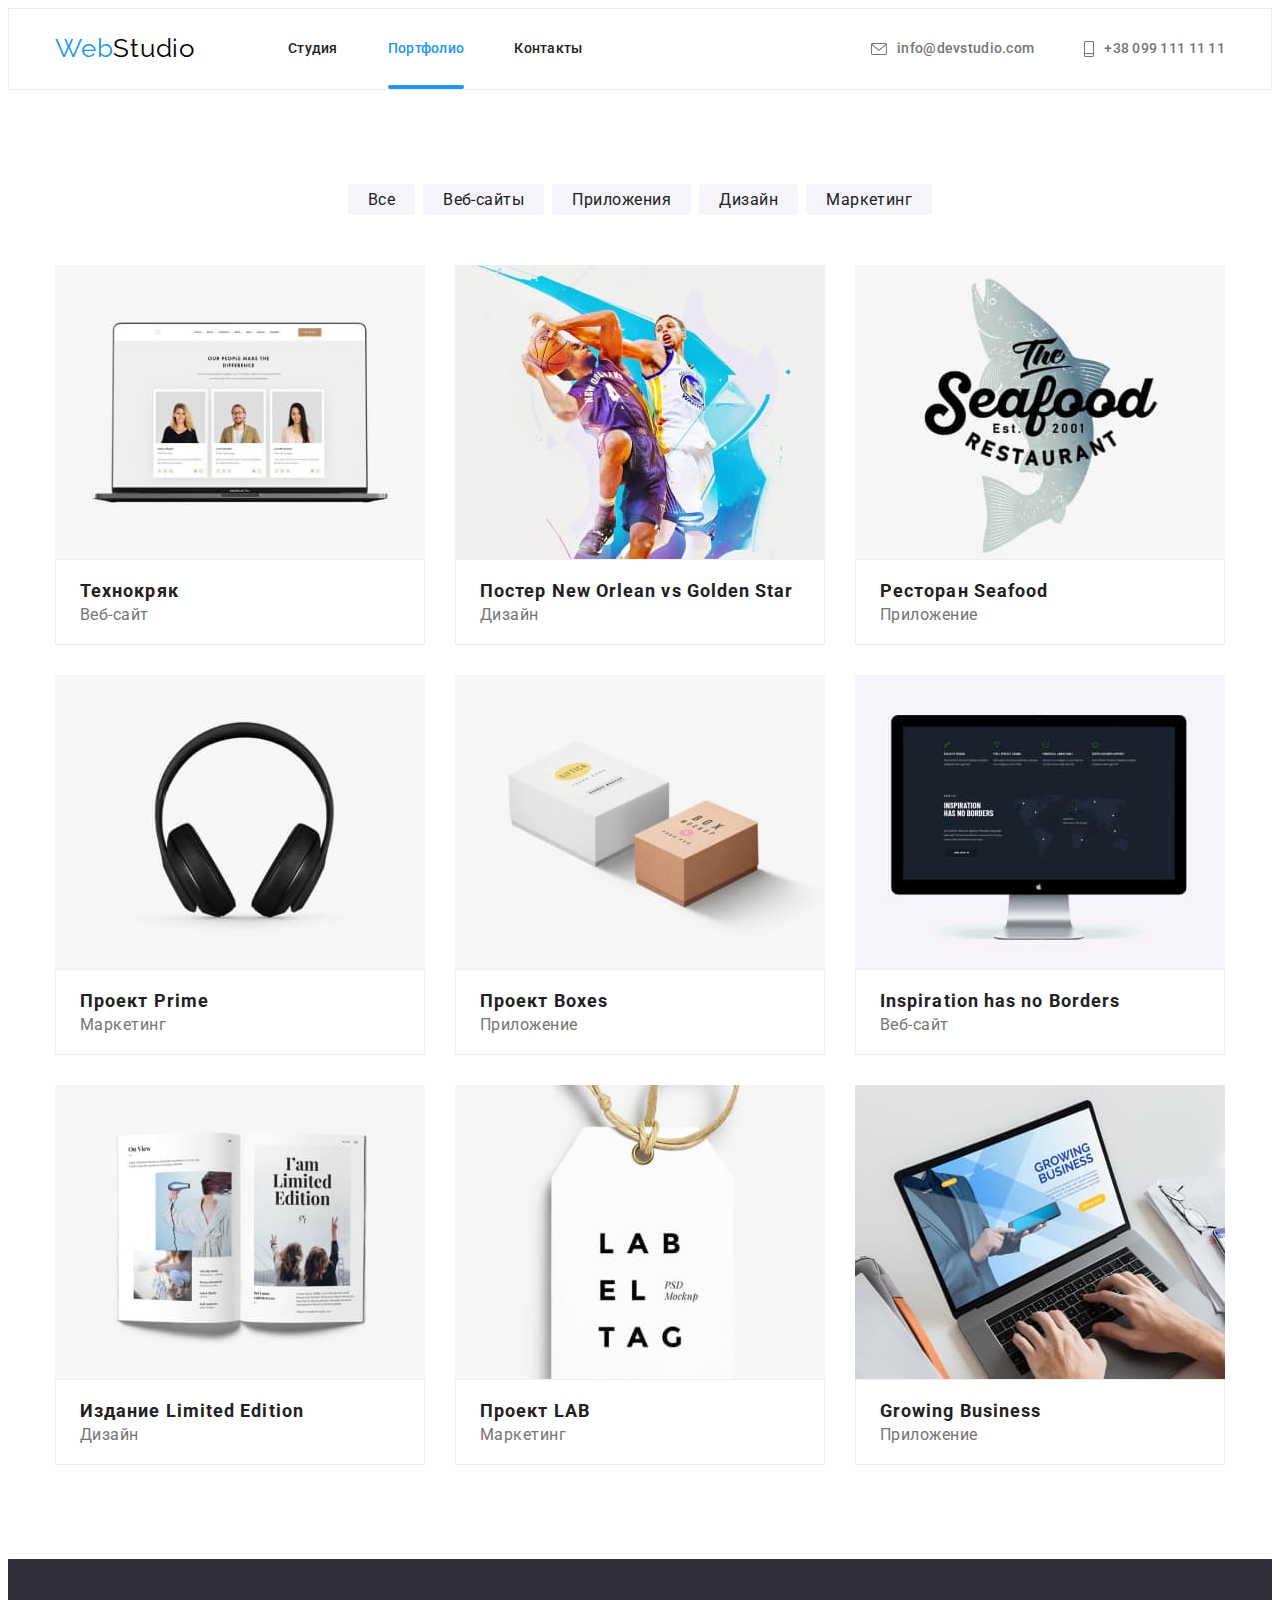
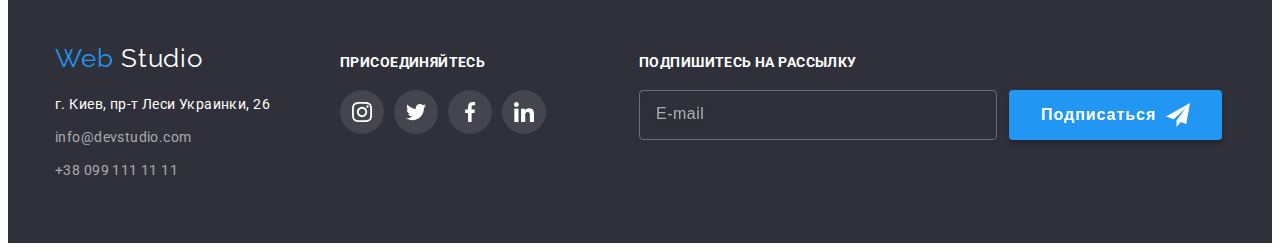
==== portfolio.html @ 50f17afa "Додає файли дз 7" ====
<!DOCTYPE html>
<html lang="en">

<head>
    <meta charset="UTF-8">
    <meta name="viewport" content="width=device-width, initial-scale=1.0">
    <title>Головна</title>
    <link rel="stylesheet" href="https://cdnjs.cloudflare.com/ajax/libs/modern-normalize/1.0.0/modern-normalize.min.css" 
        integrity="sha512-ISS7cAi1PEhQ8jnbJpJZMd29NlhNj4AWYyLOSp2CE/CsHxTCu+r+t0D2yoJudVrd0/8fTVPUVDzY5Tvli75u/g==" crossorigin="anonymous" />
    <link href="https://fonts.googleapis.com/css2?family=Raleway:wght@700&family=Roboto:wght@400;500;700;900&display=swap"
        rel="stylesheet">
    <link rel="stylesheet" href="./css/portfolio.min.css">

</head>

<body>
    <header class="page-header">
        <!--навігація сайтом-->
        <div class="container">
    
            <nav class="navigation">
                <a href="./index.html" class="logo">
                    <span class="web">Web</span>Studio</a>
                <ul class="site-nav list">
                    <li class="nav-list-item"><a href="./index.html" class="link ">Студия</a></li>
                    <li class="nav-list-item"><a href="./portfolio.html" class="link current">Портфолио</a></li>
                    <li class="nav-list-item"><a href="" class="link">Контакты</a></li>
                </ul>
            </nav>
    
            <!--контакти-->
            <ul class="nav-adress list">
                <li class="nav-adress-item">
                    <a href="mailto:info@devstudio.com" class="adress">
                        <svg class="mail-icon">
                            <use href="./images/spraite.svg#mail"></use>
                        </svg>
                        info@devstudio.com</a>
                </li>
                <li class="nav-adress-item">
                    <a href="tel:+380991111111" class="adress">
                        <svg class="tel-icon">
                            <use href="./images/spraite.svg#tel"></use>
                        </svg>
                        +38 099 111 11 11</a>
                </li>
            </ul>
        </div>
    </header>

    <main>
        <section class="portfolio">
            <div class="container">
                <h1 class="portfolio-title visually-hidden">
                    portfolio
                </h1>
                <ul class="portfolio-list list">
                    <li class="portfolio-list-item"><button type="button" class="filter">Все</button></li>
                    <li class="portfolio-list-item"><button type="button" class="filter">Веб-сайты</button></li>
                    <li class="portfolio-list-item"><button type="button" class="filter">Приложения</button></li>
                    <li class="portfolio-list-item"><button type="button" class="filter">Дизайн</button></li>
                    <li class="portfolio-list-item"><button type="button" class="filter">Маркетинг</button></li>
                </ul>
                     
                <ul class="category-list list">
                    <li class="category-list-item">
                        
                            <a href="" class="portfolio-link">
                                <div class="category-thumb">
                                    <img src="./images/portfolio-category/technokriak.jpg" class="image-category" alt="ноутбук з відкритим сайтом"
                                         width="370" height="294">
                                    <p class="category-text">
                                        Технокряк это современная площадка распространения коронавируса.
                                        Компании используют эту платформу для цифрового
                                        шпионажа и атак на защищённые сервера конкурентов.
                                    </p>
                                </div>
                                <div class="category-discription">
                                    <h2 class="category">
                                        Технокряк
                                    </h2>
                                    <p class="category-name">
                                        Веб-сайт
                                    </p>
                                </div>
                                
                            </a>
                    </li>
                    <li class="category-list-item">
                        <a href="" class="portfolio-link">
                            <div class="category-thumb">
                                <img src="./images/portfolio-category/design.jpg" 
                                class="image-category" alt="баскетболісти" 
                                width="370" height="294">
                                <p class="category-text">
                                    Технокряк это современная площадка распространения коронавируса.
                                    Компании используют эту платформу для цифрового
                                    шпионажа и атак на защищённые сервера конкурентов.
                                </p>
                            </div>

                            <div class="category-discription">
                                <h2 class="category">
                                 Постер New Orlean vs Golden Star
                                </h2>
                                <p class="category-name">
                                 Дизайн
                                </p>
                            </div>
                        </a>
                    </li>

                    <li class="category-list-item">
                        <a href="" class="portfolio-link">
                            <div class="category-thumb">
                                <img src="./images/portfolio-category/restoran.jpg" 
                                class="image-category" alt="логотип ресторану" 
                                width="370" height="294">
                                <p class="category-text">
                                    Технокряк это современная площадка распространения коронавируса.
                                    Компании используют эту платформу для цифрового
                                    шпионажа и атак на защищённые сервера конкурентов.
                                </p>
                            </div>
                            <div class="category-discription">
                                <h2 class="category">
                                 Ресторан Seafood
                                </h2>
                                <p class="category-name">
                                    Приложение
                                </p>
                            </div>
                        </a>
                    </li>

                    <li class="category-list-item">
                        <a href="" class="portfolio-link">
                            <div class="category-thumb">                            
                                <img src="./images/portfolio-category/marketing.jpg"  
                                class="image-category"
                                alt="навушники" 
                                width="370" height="294">
                                <p class="category-text">
                                    Технокряк это современная площадка распространения коронавируса.
                                    Компании используют эту платформу для цифрового
                                    шпионажа и атак на защищённые сервера конкурентов.
                                </p>
                            </div>
                            <div class="category-discription">
                            <h2 class="category">
                                Проект Prime
                            </h2>
                            <p class="category-name">
                                Маркетинг
                            </p>
                            </div>
                        </a>
                    </li>

                    <li class="category-list-item">
                        <a href="" class="portfolio-link">
                            <div class="category-thumb">
                                <img src="./images/portfolio-category/boxes.jpg" 
                                class="image-category" alt="коробки від товару" 
                                width="370" height="294">
                                <p class="category-text">
                                    Технокряк это современная площадка распространения коронавируса.
                                    Компании используют эту платформу для цифрового
                                    шпионажа и атак на защищённые сервера конкурентов.
                                </p>
                            </div>
                            <div class="category-discription">
                                <h2 class="category">
                                    Проект Boxes
                                </h2>
                                <p class="category-name">
                                    Приложение
                                </p>
                            </div>
                        </a>
                    </li>

                    <li class="category-list-item">
                        <a href="" class="portfolio-link">
                            <div class="category-thumb">
                                <img src="./images/portfolio-category/inspiration.jpg" 
                                class="image-category" alt="монітор від Apple" 
                                width="370" height="294">
                                <p class="category-text">
                                    Технокряк это современная площадка распространения коронавируса.
                                    Компании используют эту платформу для цифрового
                                    шпионажа и атак на защищённые сервера конкурентов.
                                </p>
                            </div>
                            <div class="category-discription">
                                <h2 class="category">
                                 Inspiration has no Borders
                                </h2>
                                <p class="category-name">
                                    Веб-сайт
                                </p>
                            </div>
                        </a>
                    </li>

                    <li class="category-list-item">
                        <a href="" class="portfolio-link">
                            <div class="category-thumb">
                                <img src="./images/portfolio-category/design-book.jpg" 
                                class="image-category" alt="відкрита книжка" 
                                width="370" height="294">
                                <p class="category-text">
                                    Технокряк это современная площадка распространения коронавируса.
                                    Компании используют эту платформу для цифрового
                                    шпионажа и атак на защищённые сервера конкурентов.
                                </p>
                            </div>
                            <div class="category-discription">
                                <h2 class="category">
                                 Издание Limited Edition
                                </h2>
                                <p class="category-name">
                                    Дизайн
                                </p>
                            </div>
                        </a>
                    </li>

                    <li class="category-list-item"> 
                        <a href="" class="portfolio-link">
                            <div class="category-thumb">
                                <img src="./images/portfolio-category/project-lab.jpg" 
                                class="image-category" alt="бірка бренду" 
                                width="370" height="294">
                                <p class="category-text">
                                    Технокряк это современная площадка распространения коронавируса.
                                    Компании используют эту платформу для цифрового
                                    шпионажа и атак на защищённые сервера конкурентов.
                                </p>
                            </div>
                            <div class="category-discription">
                                <h2 class="category">
                                    Проект LAB
                                </h2>
                                <p class="category-name">
                                 Маркетинг
                                </p>
                            </div>
                        </a>
                    </li>
                    <li class="category-list-item">
                        <a href="" class="portfolio-link">
                            <div class="category-thumb">
                                <img src="./images/portfolio-category/growing-business.jpg" 
                                    class="image-category" alt="ноутбук з відкритим сайтом"
                                    width="370" height="294">
                                <p class="category-text">
                                    Технокряк это современная площадка распространения коронавируса.
                                    Компании используют эту платформу для цифрового
                                    шпионажа и атак на защищённые сервера конкурентов.
                                </p>
                            </div>
                            <div class="category-discription">
                                <h2 class="category">
                                 Growing Business
                                </h2>
                                <p class="category-name">
                                 Приложение
                                </p>
                            </div>
                        </a>
                    </li>
                </ul>
            </div>
        </section>
    </main>
        
        <footer>
            <div class="container">
                <div class="adress-bar">
                    <a href="./index.html" class="logo">
                        <span class="web">Web</span>
                        <span class="studio">Studio</span></a>
                    <address class="footer-adress">
                        <p class="office-adress">г. Киев, пр-т Леси Украинки, 26</p>
                        <ul class="footer-adress list">
                            <li class="adress-item"><a href="mailto:info@devstudio.com" class="mail">
                                    info@devstudio.com</a></li>
                            <li class="adress-item"><a href="tel:+380991111111" class="phone-number">+38 099 111 11 11</a></li>
                        </ul>
                    </address>
                </div>
                <div class="socail-bar">
                    <p class="title">присоединяйтесь</p>
                    <ul class="socialbar-list list">
                        <li class="socialbar-list-item">
                            <a href="" class="socialbar-list-link">
                                <svg class="socialbar-list-icon">
                                    <use href="./images/spraite.svg#instagram"></use>
                                </svg>
                            </a>
                        </li>
                        <li class="socialbar-list-item">
                            <a href="" class="socialbar-list-link link">
                                <svg class="socialbar-list-icon">
                                    <use href="./images/spraite.svg#twitter"></use>
                                </svg>
                            </a>
                        </li>
                        <li class="socialbar-list-item">
                            <a href="" class="socialbar-list-link link">
                                <svg class="socialbar-list-icon">
                                    <use href="./images/spraite.svg#facebook"></use>
                                </svg>
                            </a>
                        </li>
                        <li class="socialbar-list-item">
                            <a href="" class="socialbar-list-link link">
                                <svg class="socialbar-list-icon">
                                    <use href="./images/spraite.svg#linkedin"></use>
                                </svg>
                            </a>
                        </li>
                    </ul>
                </div>
                <form action="#" class="footer-form">
                    <p class="title">Подпишитесь на рассылку</p>
                    <div class="footer-form-mail">
                        <input name="user-mail-footer" type="email" class="footer-form-input" placeholder="E-mail" required>
                        <button type="submit" class="footer-form-btn"><span>Подписаться</span><svg class="socialbar-list-icon">
                                <use href="./images/spraite.svg#send"></use>
                            </svg></button>
                    </div>
        
                </form>
            </div>
        
        </footer>
        
</body>

</html>
---- css/portfolio.min.css ----
:root{--logo-black-color: #000000;--primary-text-color: #757575;--background-section-color: #f5f4fa;--title-text-color: #212121;--input-border-color: rgba(21, 21, 21, 0.2);--accent-color: #2196f3;--category-text-background: rgba(33, 150, 243, 0.9);--primary-white-color: #ffffff;--footer-background-color: #2f303a;--works-discription-color: rgba(47, 48, 58, 0.8);--footer-adress-color: rgba(255, 255, 255, 0.6);--footer-input-border: rgba(255, 255, 255, 0.3);--header-line-color: #ececec;--border-line-color: #eeeeee;--content-team-shadow-v1: rgba(0, 0, 0, 20%);--content-team-shadow-v2: rgba(0, 0, 0, 14%);--content-team-shadow-v3: rgba(0, 0, 0, 12%);--hero-overlay-color: rgba(47, 48, 58, 40%);--social-icon-color: #afb1b8;--footer-social-icon: rgba(255, 255, 255, 10%);--backdrop-color: rgba(0, 0, 0, 0.2);--cheked-policy-border: rgba(33, 33, 33, 1);--message-text-color: rgba(117, 117, 117, 0.5);--placeholder-footer-text: rgba(255, 255, 255, 0.6);--sen-btn-bcg-color: #188ce8}.visually-hidden{position:absolute;clip:rect(1px, 1px, 1px, 1px);padding:0px;border:0px;height:1px;width:1px;overflow:hidden}.visually-hidden{position:absolute;clip:rect(1px, 1px, 1px, 1px);padding:0px;border:0px;height:1px;width:1px;overflow:hidden}html{-webkit-box-sizing:border-box;box-sizing:border-box}*,*::after,*::before{-webkit-box-sizing:inherit;box-sizing:inherit}body{color:var(--primary-text-color);font-family:Roboto, sans-serif}img{display:block}.container{margin-top:0px;margin-bottom:0px;margin-left:auto;margin-right:auto;width:1200px;padding:0px 15px}.features>.container{padding-top:94px;padding-bottom:94px}footer .container{display:-webkit-box;display:-ms-flexbox;display:flex;-webkit-box-align:baseline;-ms-flex-align:baseline;align-items:baseline;padding-top:60px;padding-bottom:60px}.page-header .container{display:-webkit-box;display:-ms-flexbox;display:flex;-webkit-box-align:center;-ms-flex-align:center;align-items:center}.portfolio .container{padding-top:94px;padding-bottom:94px}.team .container{padding-top:94px;padding-bottom:94px}.works .container{padding-bottom:94px}.list{padding:0px;margin:0px;list-style:none}.logo{display:inline-block;margin-right:93px;padding-top:24px;color:var(--logo-black-color);font-family:Raleway, sans-serif;font-weight:700px;font-size:26px;line-height:decimal-round(.04429, 3);letter-spacing:0.03em;text-decoration:none}.logo .web{color:var(--accent-color)}footer .logo{margin:0px;margin-bottom:20px}.portfolio-list{display:-webkit-box;display:-ms-flexbox;display:flex;-webkit-box-pack:center;-ms-flex-pack:center;justify-content:center;margin-bottom:50px}.portfolio-list-item:not(:last-child){margin-right:8px}.filter{padding-top:6px;padding-right:20px;padding-bottom:6px;padding-left:20px;border:0px solid var(--background-section-color);border-radius:4px;color:var(--title-text-color);background-color:var(--background-section-color);font-weight:500px;font-size:16px;line-height:decimal-round(.052, 3);font-family:inherit;text-align:center;letter-spacing:0.03em;text-decoration:none;cursor:pointer;-webkit-transition-property:color, background-color, -webkit-box-shadow;transition-property:color, background-color, -webkit-box-shadow;transition-property:color, background-color, box-shadow;transition-property:color, background-color, box-shadow, -webkit-box-shadow;-webkit-transition-duration:250ms;transition-duration:250ms;-webkit-transition-timing-function:cubic-bezier(0.4, 0, 0.2, 1);transition-timing-function:cubic-bezier(0.4, 0, 0.2, 1)}.filter:hover,.filter:focus{color:var(--primary-white-color);background-color:var(--accent-color);-webkit-box-shadow:0px 3px 1px 0px #000,0px 1px 2px 0px #000,0px 2px 2px 0px #000;box-shadow:0px 3px 1px 0px #000,0px 1px 2px 0px #000,0px 2px 2px 0px #000}.portfolio-link{display:block;text-decoration:none;-webkit-transition-property:-webkit-box-shadow;transition-property:-webkit-box-shadow;transition-property:box-shadow;transition-property:box-shadow, -webkit-box-shadow;-webkit-transition-duration:250ms;transition-duration:250ms;-webkit-transition-timing-function:cubic-bezier(0.4, 0, 0.2, 1);transition-timing-function:cubic-bezier(0.4, 0, 0.2, 1)}.portfolio-link:hover,.portfolio-link:focus{-webkit-box-shadow:0px 1px 1px 0px #000,0px 4px 4px 0px #000,1px 4px 6px 0px #000;box-shadow:0px 1px 1px 0px #000,0px 4px 4px 0px #000,1px 4px 6px 0px #000}.category-list{display:-webkit-box;display:-ms-flexbox;display:flex;-ms-flex-wrap:wrap;flex-wrap:wrap;margin-right:-15px;margin-left:-15px}.category-list-item{margin-right:15px;margin-left:15px}.category-list-item:nth-child(-n+6){margin-bottom:30px}.category-discription{padding-top:20px;padding-right:24px;padding-bottom:20px;padding-left:24px;background-color:var(--primary-white-color);border:1px solid var(--border-line-color)}.category{margin-top:0px;margin-bottom:4px;color:var(--title-text-color);font-weight:700px;font-size:18px;line-height:decimal-round(.05143, 3);letter-spacing:0.06em;text-decoration:none}.category-name{margin-top:0px;margin-bottom:0px;color:var(--primary-text-color);font-weight:400px;font-size:16px;line-height:decimal-round(.075, 3);letter-spacing:0.03em}.category-thumb{position:relative;overflow:hidden}.category-text{position:absolute;width:100%;height:100%;top:0;left:0;-webkit-transform:translateY(100%);transform:translateY(100%);display:block;margin-top:0;margin-bottom:0;padding-top:63px;padding-right:24px;padding-bottom:63px;padding-left:24px;font-weight:400px;font-size:18px;line-height:decimal-round(.07, 3);letter-spacing:0.03em;color:var(--primary-white-color);background-color:var(--category-text-background);-webkit-transition-property:-webkit-transform;transition-property:-webkit-transform;transition-property:transform;transition-property:transform, -webkit-transform;-webkit-transition-duration:250ms;transition-duration:250ms;-webkit-transition-timing-function:cubic-bezier(0.4, 0, 0.2, 1);transition-timing-function:cubic-bezier(0.4, 0, 0.2, 1)}.portfolio-link:hover .category-text,.portfolio-link:focus .category-text{-webkit-transform:translateY(0);transform:translateY(0)}.page-header{border:1px solid var(--header-line-color)}.navigation{display:-webkit-box;display:-ms-flexbox;display:flex}.site-nav{display:-webkit-box;display:-ms-flexbox;display:flex;-webkit-box-align:center;-ms-flex-align:center;align-items:center}.site-nav .link{display:block;padding-top:32px;padding-bottom:32px;color:var(--title-text-color);font-weight:500;font-size:14px;line-height:1.14;letter-spacing:0.02em;text-decoration:none;cursor:pointer;-webkit-transition-property:color;transition-property:color;-webkit-transition-duration:250ms;transition-duration:250ms;-webkit-transition-timing-function:cubic-bezier(0.4, 0, 0.2, 1);transition-timing-function:cubic-bezier(0.4, 0, 0.2, 1)}.site-nav .link:hover,.site-nav .link:focus{color:var(--accent-color)}.site-nav .link.current{color:var(--accent-color);padding-bottom:0px}.site-nav .link.current::after{display:block;content:"";margin-top:28px;margin-bottom:0px;padding:0px;width:100%;height:4px;background:var(--accent-color);border-radius:2px}.nav-list-item:not(:last-child){margin-right:50px}.nav-adress-item:not(:last-child){margin-right:50px}.nav-adress{display:-webkit-box;display:-ms-flexbox;display:flex;margin-left:auto;-webkit-box-align:center;-ms-flex-align:center;align-items:center;-webkit-box-pack:baseline;-ms-flex-pack:baseline;justify-content:baseline}.nav-adress .adress{display:-webkit-box;display:-ms-flexbox;display:flex;-webkit-box-align:center;-ms-flex-align:center;align-items:center;color:var(--primary-text-color);font-weight:500;font-size:14px;line-height:1.14;letter-spacing:00.02em;text-decoration:none;-webkit-transition-property:color;transition-property:color;-webkit-transition-duration:250ms;transition-duration:250ms;-webkit-transition-timing-function:cubic-bezier(0.4, 0, 0.2, 1);transition-timing-function:cubic-bezier(0.4, 0, 0.2, 1)}.nav-adress .adress:hover,.nav-adress .adress:focus{color:var(--accent-color)}.mail-icon{width:16px;height:12px;margin-right:10px;fill:var(--primary-text-color);-webkit-transition-property:fill;transition-property:fill;-webkit-transition-duration:250ms;transition-duration:250ms;-webkit-transition-timing-function:cubic-bezier(0.4, 0, 0.2, 1);transition-timing-function:cubic-bezier(0.4, 0, 0.2, 1)}.nav-adress-item:hover .mail-icon,.nav-adress-item:focus .mail-icon{fill:var(--accent-color)}.tel-icon{width:10px;height:16px;margin-right:10px;fill:var(--primary-text-color);-webkit-transition-property:fill;transition-property:fill;-webkit-transition-duration:250ms;transition-duration:250ms;-webkit-transition-timing-function:cubic-bezier(0.4, 0, 0.2, 1);transition-timing-function:cubic-bezier(0.4, 0, 0.2, 1)}.nav-adress-item:hover .tel-icon,.nav-adress-item:focus .tel-icon{fill:var(--accent-color)}footer{background-color:var(--footer-background-color)}footer .studio{color:var(--primary-white-color)}footer .title{margin-top:0;margin-bottom:20px;font-weight:700;font-size:14px;line-height:1.142;letter-spacing:0.03em;text-transform:uppercase;color:var(--primary-white-color)}.adress-bar{margin-right:70px}.footer-adress{color:var(--primary-white-color);font-weight:400;font-style:normal;font-size:14px;line-height:1.71;letter-spacing:0.03em;text-decoration:none}.office-adress{margin-top:0px;margin-bottom:9px}.adress-item:not(:last-child){margin-bottom:9px}.mail,.phone-number{color:var(--footer-adress-color);font-weight:400;font-size:14px;font-style:normal;line-height:1.71;letter-spacing:0.03em;text-decoration:none}.socialbar-list{display:-webkit-box;display:-ms-flexbox;display:flex;-webkit-box-pack:center;-ms-flex-pack:center;justify-content:center;margin-right:93px}.socialbar-list-item{display:-webkit-box;display:-ms-flexbox;display:flex;-webkit-box-pack:center;-ms-flex-pack:center;justify-content:center;-webkit-box-align:center;-ms-flex-align:center;align-items:center;width:44px;height:44px;background-color:var(--footer-social-icon);border-radius:50%}footer .socialbar-list-item:not(:last-child){margin-right:10px}.socialbar-list-link{display:-webkit-box;display:-ms-flexbox;display:flex;-webkit-box-pack:center;-ms-flex-pack:center;justify-content:center;-webkit-box-align:center;-ms-flex-align:center;align-items:center;width:44px;height:44px;border-radius:50%;-webkit-transition-property:background-color;transition-property:background-color;-webkit-transition-duration:250ms;transition-duration:250ms;-webkit-transition-timing-function:cubic-bezier(0.4, 0, 0.2, 1);transition-timing-function:cubic-bezier(0.4, 0, 0.2, 1)}.socialbar-list-link:hover,.socialbar-list-link:focus{background-color:var(--accent-color)}.socialbar-list-icon{width:20px;height:20px;fill:var(--primary-white-color)}.footer-form-mail{display:-webkit-box;display:-ms-flexbox;display:flex}.footer-form-input{display:inline-block;margin-right:12px;padding-top:15px;padding-bottom:15px;padding-left:16px;width:358px;height:50px;border:1px solid var(--footer-input-border);background-color:rgba(255,255,255,0);-webkit-box-sizing:border-box;box-sizing:border-box;-webkit-filter:drop-shadow(0px 4px 4px rgba(0,0,0,0.15));filter:drop-shadow(0px 4px 4px rgba(0,0,0,0.15));border-radius:4px;color:var(--primary-white-color)}.footer-form-input::-webkit-input-placeholder{display:-webkit-box;display:flex;-webkit-box-align:center;align-items:center;font-weight:400;font-size:16px;line-height:1.25;letter-spacing:0.03em;color:var(--placeholder-footer-text)}.footer-form-input:-ms-input-placeholder{display:-ms-flexbox;display:flex;-ms-flex-align:center;align-items:center;font-weight:400;font-size:16px;line-height:1.25;letter-spacing:0.03em;color:var(--placeholder-footer-text)}.footer-form-input::-ms-input-placeholder{display:-ms-flexbox;display:flex;-ms-flex-align:center;align-items:center;font-weight:400;font-size:16px;line-height:1.25;letter-spacing:0.03em;color:var(--placeholder-footer-text)}.footer-form-input::placeholder{display:-webkit-box;display:-ms-flexbox;display:flex;-webkit-box-align:center;-ms-flex-align:center;align-items:center;font-weight:400;font-size:16px;line-height:1.25;letter-spacing:0.03em;color:var(--placeholder-footer-text)}.footer-form-btn{display:-webkit-box;display:-ms-flexbox;display:flex;-ms-flex-item-align:center;align-self:center;-webkit-box-align:center;-ms-flex-align:center;align-items:center;min-width:200px;height:50px;border:0;border-radius:4px;padding:10px 32px;color:var(--primary-white-color);background-color:var(--accent-color);font-weight:700;font-size:16px;line-height:1.87;letter-spacing:0.06em;text-decoration:none;cursor:pointer;-webkit-box-shadow:0px 4px 4px rgba(0,0,0,0.25);box-shadow:0px 4px 4px rgba(0,0,0,0.25)}.footer-form-btn span{display:block;margin-right:10px}.footer-form-btn svg{width:24px;height:24px}.logo{display:inline-block;margin-right:93px;padding-top:24px;color:var(--logo-black-color);font-family:Raleway, sans-serif;font-weight:700px;font-size:26px;line-height:decimal-round(.04429, 3);letter-spacing:0.03em;text-decoration:none}.logo .web{color:var(--accent-color)}footer .logo{margin:0px;margin-bottom:20px}.page-header{border:1px solid var(--header-line-color)}.navigation{display:-webkit-box;display:-ms-flexbox;display:flex}.site-nav{display:-webkit-box;display:-ms-flexbox;display:flex;-webkit-box-align:center;-ms-flex-align:center;align-items:center}.site-nav .link{display:block;padding-top:32px;padding-bottom:32px;color:var(--title-text-color);font-weight:500;font-size:14px;line-height:1.14;letter-spacing:0.02em;text-decoration:none;cursor:pointer;-webkit-transition-property:color;transition-property:color;-webkit-transition-duration:250ms;transition-duration:250ms;-webkit-transition-timing-function:cubic-bezier(0.4, 0, 0.2, 1);transition-timing-function:cubic-bezier(0.4, 0, 0.2, 1)}.site-nav .link:hover,.site-nav .link:focus{color:var(--accent-color)}.site-nav .link.current{color:var(--accent-color);padding-bottom:0px}.site-nav .link.current::after{display:block;content:"";margin-top:28px;margin-bottom:0px;padding:0px;width:100%;height:4px;background:var(--accent-color);border-radius:2px}.nav-list-item:not(:last-child){margin-right:50px}.nav-adress-item:not(:last-child){margin-right:50px}.nav-adress{display:-webkit-box;display:-ms-flexbox;display:flex;margin-left:auto;-webkit-box-align:center;-ms-flex-align:center;align-items:center;-webkit-box-pack:baseline;-ms-flex-pack:baseline;justify-content:baseline}.nav-adress .adress{display:-webkit-box;display:-ms-flexbox;display:flex;-webkit-box-align:center;-ms-flex-align:center;align-items:center;color:var(--primary-text-color);font-weight:500;font-size:14px;line-height:1.14;letter-spacing:00.02em;text-decoration:none;-webkit-transition-property:color;transition-property:color;-webkit-transition-duration:250ms;transition-duration:250ms;-webkit-transition-timing-function:cubic-bezier(0.4, 0, 0.2, 1);transition-timing-function:cubic-bezier(0.4, 0, 0.2, 1)}.nav-adress .adress:hover,.nav-adress .adress:focus{color:var(--accent-color)}.mail-icon{width:16px;height:12px;margin-right:10px;fill:var(--primary-text-color);-webkit-transition-property:fill;transition-property:fill;-webkit-transition-duration:250ms;transition-duration:250ms;-webkit-transition-timing-function:cubic-bezier(0.4, 0, 0.2, 1);transition-timing-function:cubic-bezier(0.4, 0, 0.2, 1)}.nav-adress-item:hover .mail-icon,.nav-adress-item:focus .mail-icon{fill:var(--accent-color)}.tel-icon{width:10px;height:16px;margin-right:10px;fill:var(--primary-text-color);-webkit-transition-property:fill;transition-property:fill;-webkit-transition-duration:250ms;transition-duration:250ms;-webkit-transition-timing-function:cubic-bezier(0.4, 0, 0.2, 1);transition-timing-function:cubic-bezier(0.4, 0, 0.2, 1)}.nav-adress-item:hover .tel-icon,.nav-adress-item:focus .tel-icon{fill:var(--accent-color)}
/*# sourceMappingURL=portfolio.min.css.map */
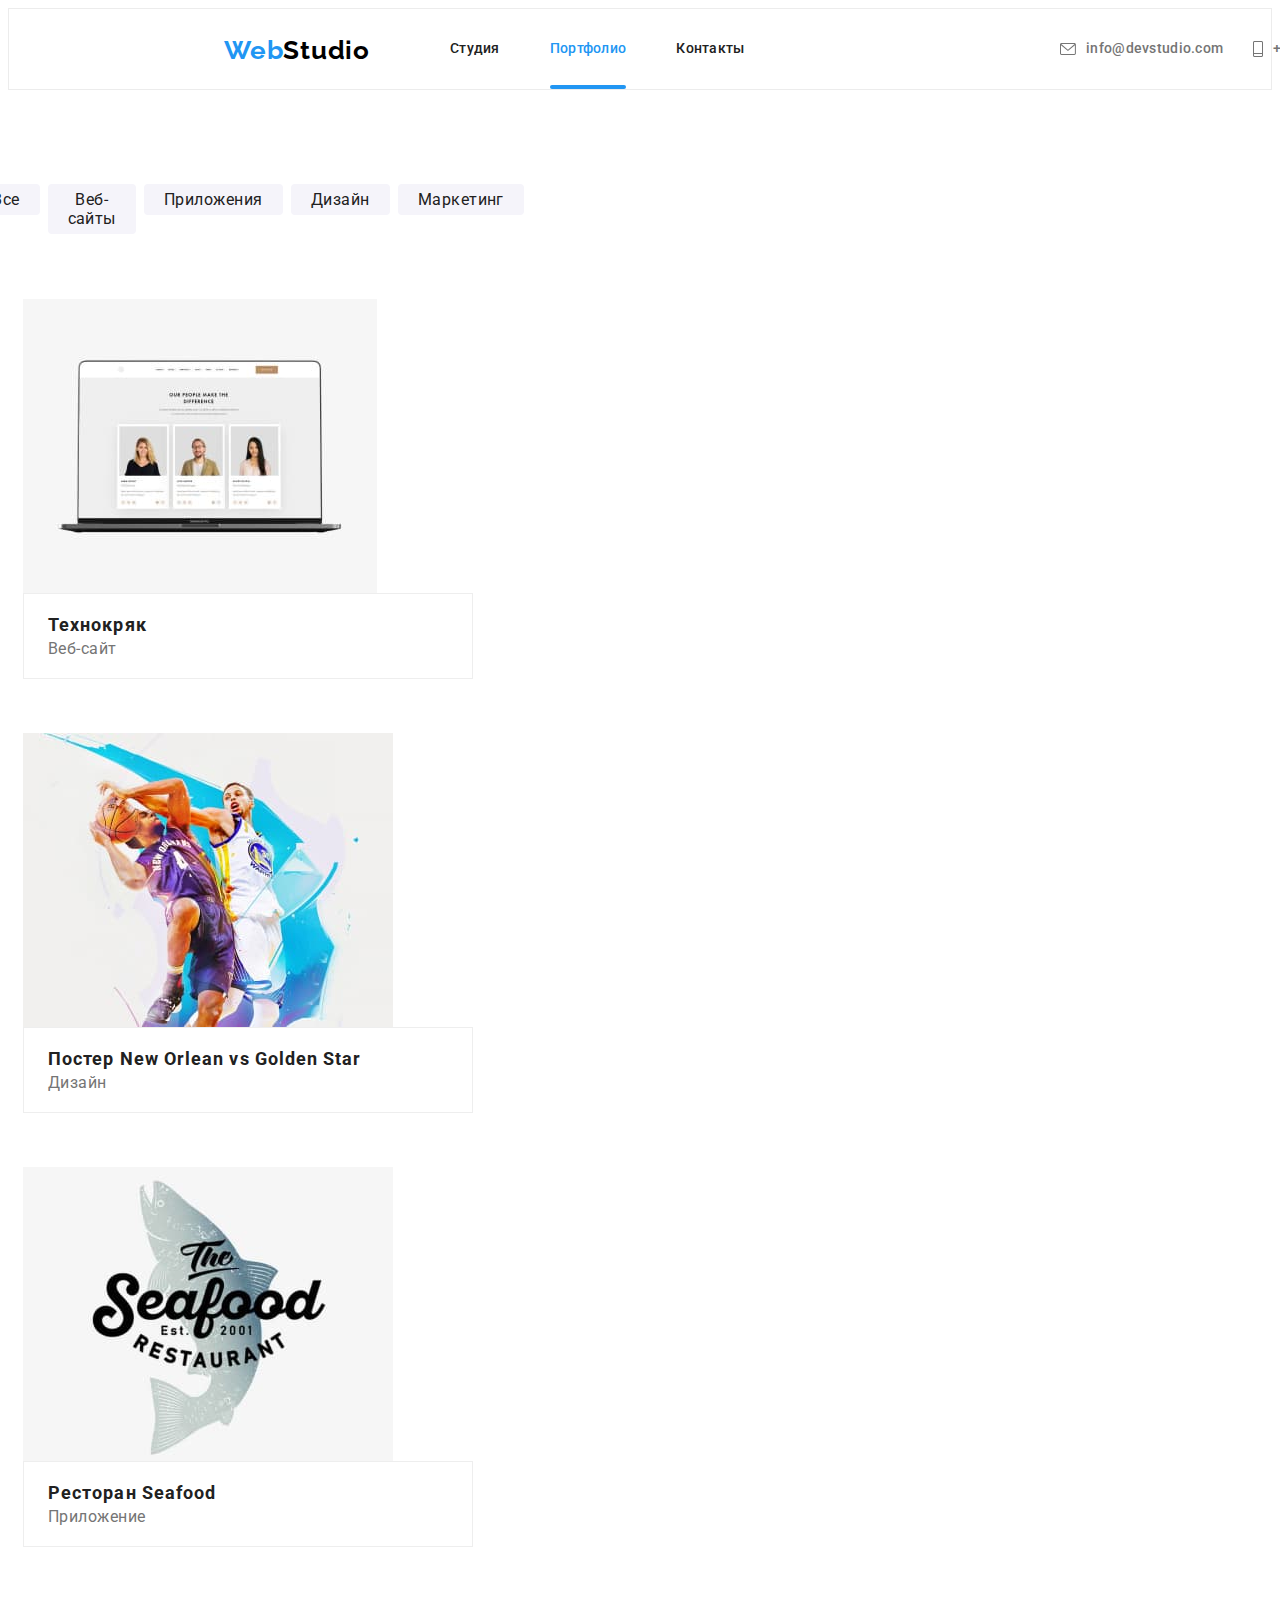
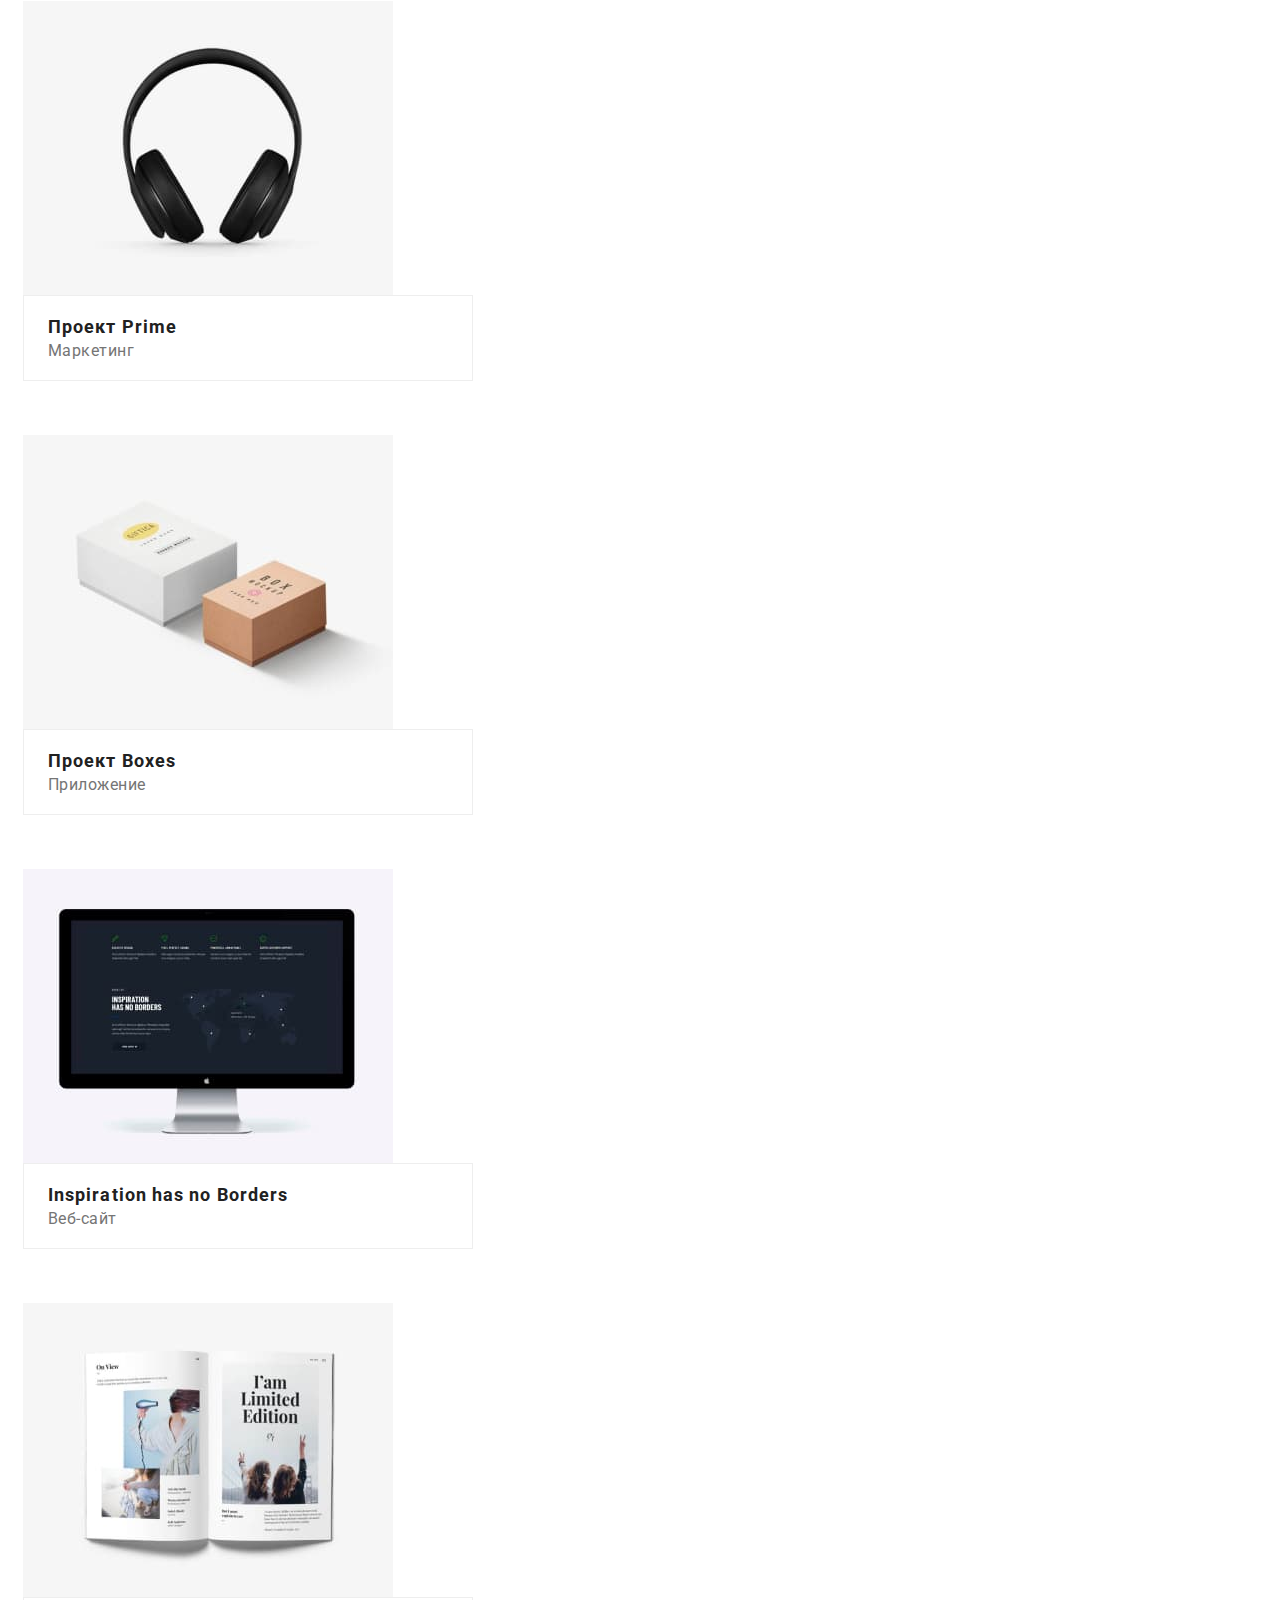
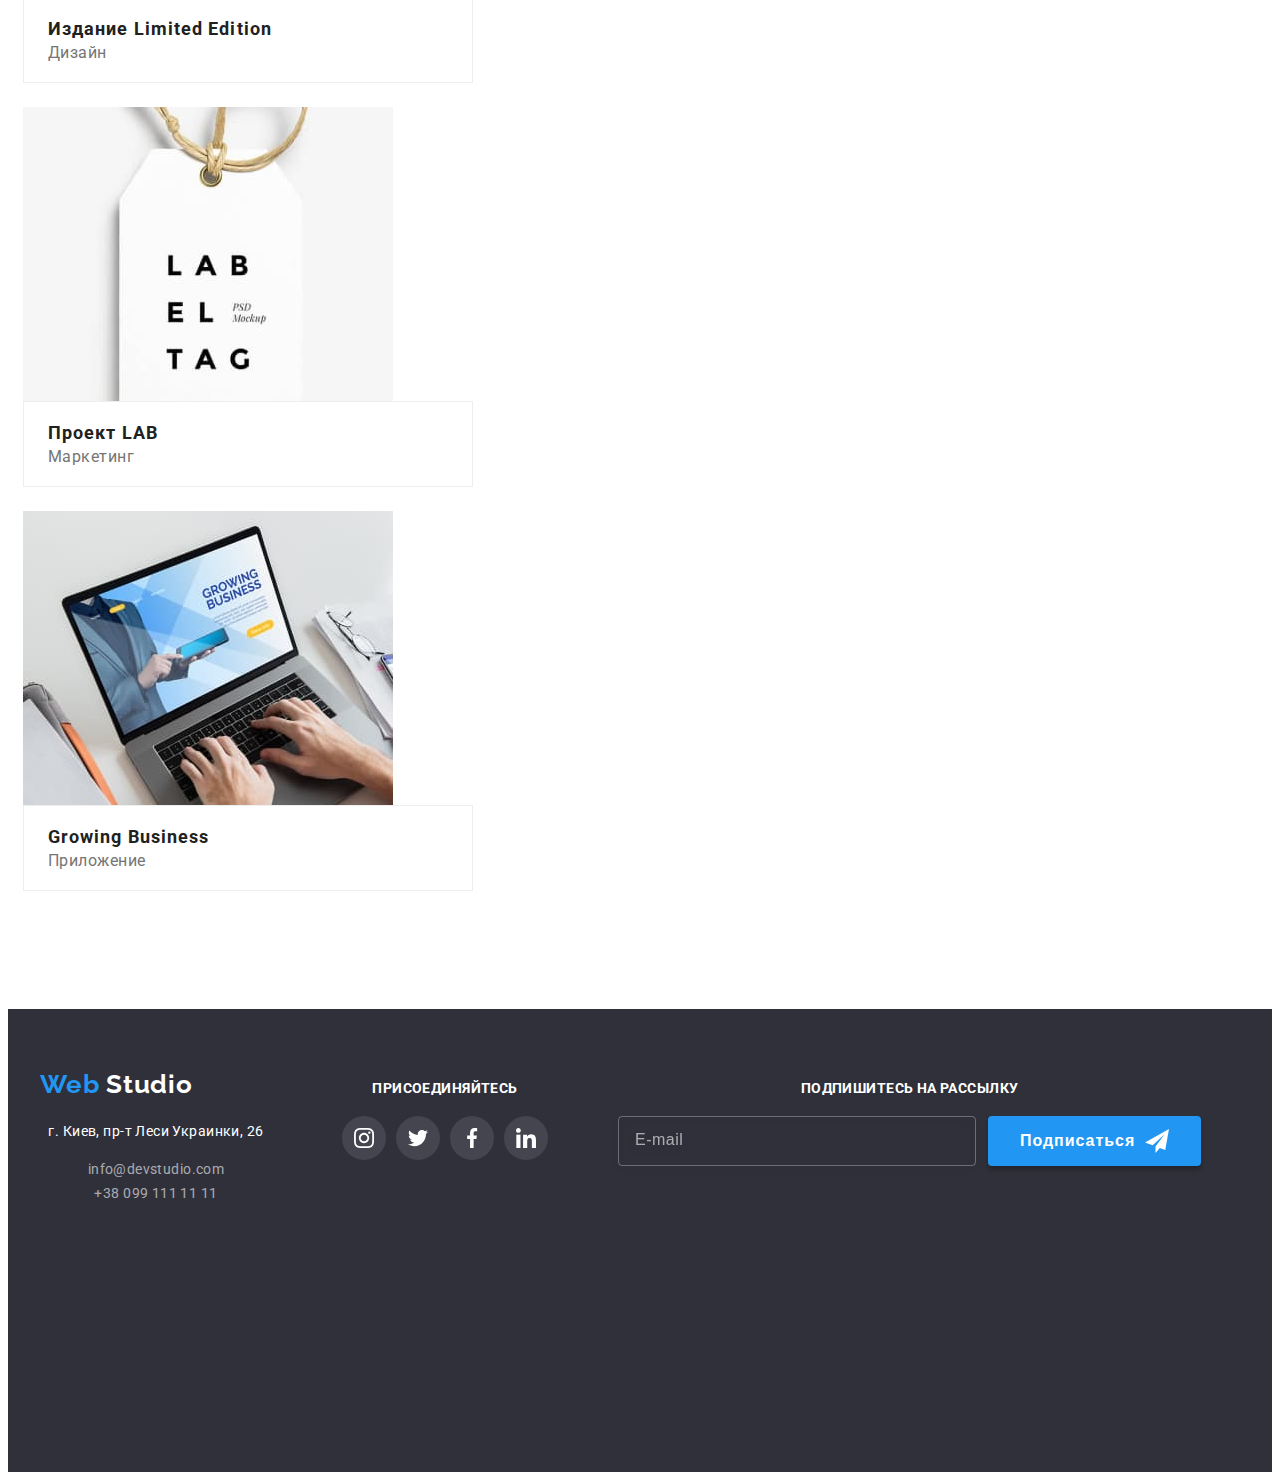
==== commit 3ee13625: "додає портфоліо" ====
--- a/portfolio.html
+++ b/portfolio.html
@@ -26,7 +26,13 @@
                     <li class="nav-list-item"><a href="./portfolio.html" class="link current">Портфолио</a></li>
                     <li class="nav-list-item"><a href="" class="link">Контакты</a></li>
                 </ul>
+                
             </nav>
+            <button type="button" class="burger-btn" data-menu-button>
+                <svg class="burger-icon">
+                    <use href="./images/spraite.svg#mobile-menu"></use>
+                </svg>
+            </button>
     
             <!--контакти-->
             <ul class="nav-adress list">
@@ -46,6 +52,37 @@
                 </li>
             </ul>
         </div>
+        <div class="mobile-menu" data-menu>
+            <button type="button" class="btn-close-modal" data-menu-close></button>
+            <ul class="site-nav list">
+                <li class="nav-list-item"><a href="./index.html" class="link current">Студия</a></li>
+                <li class="nav-list-item"><a href="./portfolio.html" class="link ">Портфолио</a></li>
+                <li class="nav-list-item"><a href="" class="link">Контакты</a></li>
+            </ul>
+            <ul class="nav-adress list">
+                <li class="nav-adress-item">
+                    <a href="tel:+380991111111" class="adress">
+                        +38 099 111 11 11</a>
+                </li>
+                <li class="nav-adress-item">
+                    <a href="mailto:info@devstudio.com" class="adress">
+                        info@devstudio.com</a>
+                </li>
+        
+            </ul>
+            <ul class="mobile-social-list list">
+                <li class="mobile-social-list-item"><a href="#" class="mobile-social-link">
+                        Instagram</a></li>
+                <li class="mobile-social-list-item"><a href="#" class="mobile-social-link">
+                        Twitter</a></li>
+                <li class="mobile-social-list-item"><a href="#" class="mobile-social-link">
+                        Facebook</a></li>
+                <li class="mobile-social-list-item"><a href="#" class="mobile-social-link">
+                        LinkedIn</a></li>
+            </ul>
+        
+        
+        </div>
     </header>
 
     <main>
@@ -67,8 +104,35 @@
                         
                             <a href="" class="portfolio-link">
                                 <div class="category-thumb">
-                                    <img src="./images/portfolio-category/technokriak.jpg" class="image-category" alt="ноутбук з відкритим сайтом"
-                                         width="370" height="294">
+
+                                    <picture>
+                                        <source
+                                            srcset="./images/portfolio-category/technokriak-desktop@x1.webp 1x, ./images/portfolio-category/technokriak-desktop@x2.webp 2x"
+                                            media="(min-width: 1200)" type="webp">
+                                        <source
+                                            srcset="./images/portfolio-category/technokriak-desktop@x1.jpg 1x, ./images/portfolio-category/technokriak-desktop@x2.jpg 2x"
+                                            media="(min-width: 1200)" >
+
+                                        <source
+                                            srcset="./images/portfolio-category/technokriak-tablet@x1.webp 1x, ./images/portfolio-category/technokriak-tablet@x2.webp 2x"
+                                            media="(min-width: 768px)" type="webp">
+
+                                        <source 
+                                            srcset="./images/portfolio-category/technokriak-tablet@x1.jpg 1x, ./images/portfolio-category/technokriak-tablet@x2.jpg 2x"
+                                            media="(min-width: 768px)">
+
+                                        <source
+                                            srcset="./images/portfolio-category/technokriak-mobile@x1.webp 1x, ./images/portfolio-category/technokriak-mobile@x2.webp 2x"
+                                            media="(min-width: 480px)" type="webp">
+
+                                        <source 
+                                            srcset="./images/portfolio-category/technokriak-desktop@x1.jpg 1x, ./images/portfolio-category/technokriak-desktop@x2.jpg 2x"
+                                            media="(min-width: 480px)">
+
+                                        <img src="./images/portfolio-category/technokriak-desktop@x1.jpg" class="image-category" alt="ноутбук з відкритим сайтом">
+                                        
+                                    </picture>
+                                    
                                     <p class="category-text">
                                         Технокряк это современная площадка распространения коронавируса.
                                         Компании используют эту платформу для цифрового
@@ -89,9 +153,29 @@
                     <li class="category-list-item">
                         <a href="" class="portfolio-link">
                             <div class="category-thumb">
-                                <img src="./images/portfolio-category/design.jpg" 
-                                class="image-category" alt="баскетболісти" 
-                                width="370" height="294">
+                                <picture>
+                                    <source
+                                        srcset="./images/portfolio-category/design-desktop@x1.webp 1x, ./images/portfolio-category/design-desktop@x2.webp 2x"
+                                        media="(min-width: 1200px)" type="webp">
+                                    <source
+                                        srcset="./images/portfolio-category/design-desktop@x1.jpg 1x, ./images/portfolio-category/design-desktop@x2.jpg 2x"
+                                        media="(min-width: 1200px)">
+                                    <source
+                                        srcset="./images/portfolio-category/design-tablet@x1.webp 1x, ./images/portfolio-category/design-tablet@x2.webp 2x"
+                                        media="(min-width: 768px)" type="webp">
+                                    <source
+                                        srcset="./images/portfolio-category/design-tablet@x1.jpg 1x, ./images/portfolio-category/design-tablet@x2.jpg 2x"
+                                        media="(min-width: 768px)">
+                                    
+                                    <source
+                                        srcset="./images/portfolio-category/design-mobile@x1.webp 1x, ./images/portfolio-category/design-mobile@x2.webp 2x"
+                                        media="(min-width: 480px)" type="webp">
+                                    <source
+                                        srcset="./images/portfolio-category/design-mobile@x1.jpg 1x, ./images/portfolio-category/design-mobile@x2.jpg 2x"
+                                        media="(min-width: 480px)">
+
+                                    <img src="./images/portfolio-category/design-mobile@x1.jpg" class="image-category" alt="баскетболісти">
+                                </picture>
                                 <p class="category-text">
                                     Технокряк это современная площадка распространения коронавируса.
                                     Компании используют эту платформу для цифрового
@@ -113,9 +197,29 @@
                     <li class="category-list-item">
                         <a href="" class="portfolio-link">
                             <div class="category-thumb">
-                                <img src="./images/portfolio-category/restoran.jpg" 
-                                class="image-category" alt="логотип ресторану" 
-                                width="370" height="294">
+                                <picture>
+                                    <source
+                                        srcset="./images/portfolio-category/restoran-desktop@x1.webp 1x, ./images/portfolio-category/restoran-desktop@x2.webp 2x"
+                                        media="(min-width: 1200px)" type="webp">
+                                    <source
+                                        srcset="./images/portfolio-category/restoran-desktop@x1.jpg 1x, ./images/portfolio-category/restoran-desktop@x2.jpg 2x"
+                                        media="(min-width: 1200px)">
+                                    <source
+                                        srcset="./images/portfolio-category/restoran-tablet@x1.webp 1x, ./images/portfolio-category/restoran-tablet@x2.webp 2x"
+                                        media="(min-width: 768px)" type="webp">
+                                    <source
+                                        srcset="./images/portfolio-category/restoran-tablet@x1.jpg 1x, ./images/portfolio-category/restoran-tablet@x2.jpg 2x"
+                                        media="(min-width: 768px)">
+                                    <source
+                                        srcset="./images/portfolio-category/restoran-mobile@x1.webp 1x, ./images/portfolio-category/restoran-mobile@x2.webp 2x"
+                                        media="(min-width: 480px)" type="webp">
+                                    <source
+                                        srcset="./images/portfolio-category/restoran-mobile@x1.jpg 1x, ./images/portfolio-category/restoran-mobile@x2.jpg 2x"
+                                        media="(min-width: 480px)">
+                                    
+                                    <img src="./images/portfolio-category/restoran-mobile@x1.jpg" class="image-category" alt="логотип ресторану">
+                                </picture>
+                                
                                 <p class="category-text">
                                     Технокряк это современная площадка распространения коронавируса.
                                     Компании используют эту платформу для цифрового
@@ -135,11 +239,31 @@
 
                     <li class="category-list-item">
                         <a href="" class="portfolio-link">
-                            <div class="category-thumb">                            
-                                <img src="./images/portfolio-category/marketing.jpg"  
-                                class="image-category"
-                                alt="навушники" 
-                                width="370" height="294">
+                            <div class="category-thumb">   
+                                <picture>
+                                    <source
+                                        srcset="./images/portfolio-category/marketing-desktop@x1.webp 1x, ./images/portfolio-category/marketing-desktop@x2.webp 2x"
+                                        media="(min-width: 1200px)" type="webp">
+                                    <source
+                                        srcset="./images/portfolio-category/marketing-desktop@x1.jpg 1x, ./images/portfolio-category/marketing-desktop@x2.jpg 2x"
+                                        media="(min-width: 1200px)">
+                                    <source
+                                        srcset="./images/portfolio-category/marketing-tablet@x1.webp 1x, ./images/portfolio-category/marketing-tablet@x2.webp 2x"
+                                        media="(min-width: 768px)" type="webp">
+                                    <source
+                                        srcset="./images/portfolio-category/marketing-tablet@x1.jpg 1x, ./images/portfolio-category/marketing-tablet@x2.jpg 2x"
+                                        media="(min-width: 768px)">
+                                    <source
+                                        srcset="./images/portfolio-category/marketing-mobile@x1.webp 1x, ./images/portfolio-category/marketing-mobile@x2.webp 2x"
+                                        media="(min-width: 480px)" type="webp">
+                                    <source
+                                        srcset="./images/portfolio-category/marketing-mobile@x1.jpg 1x, ./images/portfolio-category/marketing-mobile@x2.jpg 2x"
+                                        media="(min-width: 480px)">
+                                
+                                    <img src="./images/portfolio-category/marketing-mobile@x1.jpg" class="image-category" alt="навушники">
+                                </picture>
+
+                                
                                 <p class="category-text">
                                     Технокряк это современная площадка распространения коронавируса.
                                     Компании используют эту платформу для цифрового
@@ -160,9 +284,29 @@
                     <li class="category-list-item">
                         <a href="" class="portfolio-link">
                             <div class="category-thumb">
-                                <img src="./images/portfolio-category/boxes.jpg" 
-                                class="image-category" alt="коробки від товару" 
-                                width="370" height="294">
+                                <picture>
+                                    <source
+                                        srcset="./images/portfolio-category/boxes-desktop@x1.webp 1x, ./images/portfolio-category/boxes-desktop@x2.webp 2x"
+                                        media="(min-width: 1200px)" type="webp">
+                                    <source
+                                        srcset="./images/portfolio-category/boxes-desktop@x1.jpg 1x, ./images/portfolio-category/boxes-desktop@x2.jpg 2x"
+                                        media="(min-width: 1200px)">
+                                    <source
+                                        srcset="./images/portfolio-category/boxes-tablet@x1.webp 1x, ./images/portfolio-category/boxes-tablet@x2.webp 2x"
+                                        media="(min-width: 768px)" type="webp">
+                                    <source
+                                        srcset="./images/portfolio-category/boxes-tablet@x1.jpg 1x, ./images/portfolio-category/boxes-tablet@x2.jpg 2x"
+                                        media="(min-width: 768px)">
+                                    <source
+                                        srcset="./images/portfolio-category/boxes-mobile@x1.webp 1x, ./images/portfolio-category/boxes-mobile@x2.webp 2x"
+                                        media="(min-width: 480px)" type="webp">
+                                    <source
+                                        srcset="./images/portfolio-category/boxes-mobile@x1.jpg 1x, ./images/portfolio-category/boxes-mobile@x2.jpg 2x"
+                                        media="(min-width: 480px)">
+                                
+                                    <img src="./images/portfolio-category/boxes-mobile@x1.jpg.jpg" class="image-category" alt="коробки від товару">
+                                    
+                                </picture>
                                 <p class="category-text">
                                     Технокряк это современная площадка распространения коронавируса.
                                     Компании используют эту платформу для цифрового
@@ -183,9 +327,31 @@
                     <li class="category-list-item">
                         <a href="" class="portfolio-link">
                             <div class="category-thumb">
-                                <img src="./images/portfolio-category/inspiration.jpg" 
-                                class="image-category" alt="монітор від Apple" 
-                                width="370" height="294">
+
+                                <picture>
+                                    <source
+                                        srcset="./images/portfolio-category/inspiration-desktop@x1.webp 1x, ./images/portfolio-category/inspiration-desktop@x2.webp 2x"
+                                        media="(min-width: 1200px)" type="webp">
+                                    <source
+                                        srcset="./images/portfolio-category/inspiration-desktop@x1.jpg 1x, ./images/portfolio-category/inspiration-desktop@x2.jpg 2x"
+                                        media="(min-width: 1200px)">
+                                    <source
+                                        srcset="./images/portfolio-category/inspiration-tablet@x1.webp 1x, ./images/portfolio-category/inspiration-tablet@x2.webp 2x"
+                                        media="(min-width: 768px)" type="webp">
+                                    <source
+                                        srcset="./images/portfolio-category/inspiration-tablet@x1.jpg 1x, ./images/portfolio-category/inspiration-tablet@x2.jpg 2x"
+                                        media="(min-width: 768px)">
+                                    <source
+                                        srcset="./images/portfolio-category/inspiration-mobile@x1.webp 1x, ./images/portfolio-category/inspiration-mobile@x2.webp 2x"
+                                        media="(min-width: 480px)" type="webp">
+                                    <source
+                                        srcset="./images/portfolio-category/inspiration-mobile@x1.jpg 1x, ./images/portfolio-category/inspiration-mobile@x2.jpg 2x"
+                                        media="(min-width: 480px)">
+                                
+                                    <img src="./images/portfolio-category/inspiration-mobile@x1.jpg" class="image-category" alt="монітор від Apple">
+                                
+                                </picture>
+
                                 <p class="category-text">
                                     Технокряк это современная площадка распространения коронавируса.
                                     Компании используют эту платформу для цифрового
@@ -206,9 +372,30 @@
                     <li class="category-list-item">
                         <a href="" class="portfolio-link">
                             <div class="category-thumb">
-                                <img src="./images/portfolio-category/design-book.jpg" 
-                                class="image-category" alt="відкрита книжка" 
-                                width="370" height="294">
+                                <picture>
+                                    <source
+                                        srcset="./images/portfolio-category/design-book-desktop@x1.webp 1x, ./images/portfolio-category/design-book-desktop@x2.webp 2x"
+                                        media="(min-width: 1200px)" type="webp">
+                                    <source
+                                        srcset="./images/portfolio-category/design-book-desktop@x1.jpg 1x, ./images/portfolio-category/design-book-desktop@x2.jpg 2x"
+                                        media="(min-width: 1200px)">
+                                    <source
+                                        srcset="./images/portfolio-category/design-book-tablet@x1.webp 1x, ./images/portfolio-category/design-book-tablet@x2.webp 2x"
+                                        media="(min-width: 768px)" type="webp">
+                                    <source
+                                        srcset="./images/portfolio-category/design-book-tablet@x1.jpg 1x, ./images/portfolio-category/design-book-tablet@x2.jpg 2x"
+                                        media="(min-width: 768px)">
+                                    <source
+                                        srcset="./images/portfolio-category/design-book-mobile@x1.webp 1x, ./images/portfolio-category/design-book-mobile@x2.webp 2x"
+                                        media="(min-width: 480px)" type="webp">
+                                    <source
+                                        srcset="./images/portfolio-category/design-book-mobile@x1.jpg 1x, ./images/portfolio-category/design-book-mobile@x2.jpg 2x"
+                                        media="(min-width: 480px)">
+                                
+                                    <img src="./images/portfolio-category/design-book-mobile@x1.jpg" class="image-category" alt="відкрита книжка">
+                                
+                                </picture>
+                                
                                 <p class="category-text">
                                     Технокряк это современная площадка распространения коронавируса.
                                     Компании используют эту платформу для цифрового
@@ -229,9 +416,30 @@
                     <li class="category-list-item"> 
                         <a href="" class="portfolio-link">
                             <div class="category-thumb">
-                                <img src="./images/portfolio-category/project-lab.jpg" 
-                                class="image-category" alt="бірка бренду" 
-                                width="370" height="294">
+                                <picture>
+                                    <source
+                                        srcset="./images/portfolio-category/project-lab-desktop@x1.webp 1x, ./images/portfolio-category/project-lab-desktop@x2.webp 2x"
+                                        media="(min-width: 1200px)" type="webp">
+                                    <source
+                                        srcset="./images/portfolio-category/project-lab-desktop@x1.jpg 1x, ./images/portfolio-category/project-lab-desktop@x2.jpg 2x"
+                                        media="(min-width: 1200px)">
+                                    <source
+                                        srcset="./images/portfolio-category/project-lab-tablet@x1.webp 1x, ./images/portfolio-category/dproject-lab-tablet@x2.webp 2x"
+                                        media="(min-width: 768px)" type="webp">
+                                    <source
+                                        srcset="./images/portfolio-category/project-lab-tablet@x1.jpg 1x, ./images/portfolio-category/project-lab-tablet@x2.jpg 2x"
+                                        media="(min-width: 768px)">
+                                    <source
+                                        srcset="./images/portfolio-category/project-lab-mobile@x1.webp 1x, ./images/portfolio-category/project-lab-mobile@x2.webp 2x"
+                                        media="(min-width: 480px)" type="webp">
+                                    <source
+                                        srcset="./images/portfolio-category/project-lab-mobile@x1.jpg 1x, ./images/portfolio-category/project-lab-mobile@x2.jpg 2x"
+                                        media="(min-width: 480px)">
+                                
+                                <img src="./images/portfolio-category/project-lab-mobile@x1.jpg" class="image-category" alt="бірка бренду">
+                                
+                                </picture>
+                                
                                 <p class="category-text">
                                     Технокряк это современная площадка распространения коронавируса.
                                     Компании используют эту платформу для цифрового
@@ -251,9 +459,30 @@
                     <li class="category-list-item">
                         <a href="" class="portfolio-link">
                             <div class="category-thumb">
-                                <img src="./images/portfolio-category/growing-business.jpg" 
-                                    class="image-category" alt="ноутбук з відкритим сайтом"
-                                    width="370" height="294">
+                                <picture>
+                                    <source
+                                        srcset="./images/portfolio-category/growing-business-desktop@x1.webp 1x, ./images/portfolio-category/growing-business-desktop@x2.webp 2x"
+                                        media="(min-width: 1200px)" type="webp">
+                                    <source
+                                        srcset="./images/portfolio-category/growing-business-desktop@x1.jpg 1x, ./images/portfolio-category/growing-business-desktop@x2.jpg 2x"
+                                        media="(min-width: 1200px)">
+                                    <source
+                                        srcset="./images/portfolio-category/growing-business-tablet@x1.webp 1x, ./images/portfolio-category/growing-business-tablet@x2.webp 2x"
+                                        media="(min-width: 768px)" type="webp">
+                                    <source
+                                        srcset="./images/portfolio-category/growing-business-tablet@x1.jpg 1x, ./images/portfolio-category/growing-business-tablet@x2.jpg 2x"
+                                        media="(min-width: 768px)">
+                                    <source
+                                        srcset="./images/portfolio-category/growing-business-mobile@x1.webp 1x, ./images/portfolio-category/growing-business-mobile@x2.webp 2x"
+                                        media="(min-width: 480px)" type="webp">
+                                    <source
+                                        srcset="./images/portfolio-category/growing-business-mobile@x1.jpg 1x, ./images/portfolio-category/growing-business-mobile@x2.jpg 2x"
+                                        media="(min-width: 480px)">
+                                
+                                    <img src="./images/portfolio-category/growing-business-mobile@x1.jpg" class="image-category" alt="ноутбук з відкритим сайтом">
+                                
+                                </picture>
+                                
                                 <p class="category-text">
                                     Технокряк это современная площадка распространения коронавируса.
                                     Компании используют эту платформу для цифрового
--- a/css/portfolio.min.css
+++ b/css/portfolio.min.css
@@ -1,2 +1,2 @@
-:root{--logo-black-color: #000000;--primary-text-color: #757575;--background-section-color: #f5f4fa;--title-text-color: #212121;--input-border-color: rgba(21, 21, 21, 0.2);--accent-color: #2196f3;--category-text-background: rgba(33, 150, 243, 0.9);--primary-white-color: #ffffff;--footer-background-color: #2f303a;--works-discription-color: rgba(47, 48, 58, 0.8);--footer-adress-color: rgba(255, 255, 255, 0.6);--footer-input-border: rgba(255, 255, 255, 0.3);--header-line-color: #ececec;--border-line-color: #eeeeee;--content-team-shadow-v1: rgba(0, 0, 0, 20%);--content-team-shadow-v2: rgba(0, 0, 0, 14%);--content-team-shadow-v3: rgba(0, 0, 0, 12%);--hero-overlay-color: rgba(47, 48, 58, 40%);--social-icon-color: #afb1b8;--footer-social-icon: rgba(255, 255, 255, 10%);--backdrop-color: rgba(0, 0, 0, 0.2);--cheked-policy-border: rgba(33, 33, 33, 1);--message-text-color: rgba(117, 117, 117, 0.5);--placeholder-footer-text: rgba(255, 255, 255, 0.6);--sen-btn-bcg-color: #188ce8}.visually-hidden{position:absolute;clip:rect(1px, 1px, 1px, 1px);padding:0px;border:0px;height:1px;width:1px;overflow:hidden}.visually-hidden{position:absolute;clip:rect(1px, 1px, 1px, 1px);padding:0px;border:0px;height:1px;width:1px;overflow:hidden}html{-webkit-box-sizing:border-box;box-sizing:border-box}*,*::after,*::before{-webkit-box-sizing:inherit;box-sizing:inherit}body{color:var(--primary-text-color);font-family:Roboto, sans-serif}img{display:block}.container{margin-top:0px;margin-bottom:0px;margin-left:auto;margin-right:auto;width:1200px;padding:0px 15px}.features>.container{padding-top:94px;padding-bottom:94px}footer .container{display:-webkit-box;display:-ms-flexbox;display:flex;-webkit-box-align:baseline;-ms-flex-align:baseline;align-items:baseline;padding-top:60px;padding-bottom:60px}.page-header .container{display:-webkit-box;display:-ms-flexbox;display:flex;-webkit-box-align:center;-ms-flex-align:center;align-items:center}.portfolio .container{padding-top:94px;padding-bottom:94px}.team .container{padding-top:94px;padding-bottom:94px}.works .container{padding-bottom:94px}.list{padding:0px;margin:0px;list-style:none}.logo{display:inline-block;margin-right:93px;padding-top:24px;color:var(--logo-black-color);font-family:Raleway, sans-serif;font-weight:700px;font-size:26px;line-height:decimal-round(.04429, 3);letter-spacing:0.03em;text-decoration:none}.logo .web{color:var(--accent-color)}footer .logo{margin:0px;margin-bottom:20px}.portfolio-list{display:-webkit-box;display:-ms-flexbox;display:flex;-webkit-box-pack:center;-ms-flex-pack:center;justify-content:center;margin-bottom:50px}.portfolio-list-item:not(:last-child){margin-right:8px}.filter{padding-top:6px;padding-right:20px;padding-bottom:6px;padding-left:20px;border:0px solid var(--background-section-color);border-radius:4px;color:var(--title-text-color);background-color:var(--background-section-color);font-weight:500px;font-size:16px;line-height:decimal-round(.052, 3);font-family:inherit;text-align:center;letter-spacing:0.03em;text-decoration:none;cursor:pointer;-webkit-transition-property:color, background-color, -webkit-box-shadow;transition-property:color, background-color, -webkit-box-shadow;transition-property:color, background-color, box-shadow;transition-property:color, background-color, box-shadow, -webkit-box-shadow;-webkit-transition-duration:250ms;transition-duration:250ms;-webkit-transition-timing-function:cubic-bezier(0.4, 0, 0.2, 1);transition-timing-function:cubic-bezier(0.4, 0, 0.2, 1)}.filter:hover,.filter:focus{color:var(--primary-white-color);background-color:var(--accent-color);-webkit-box-shadow:0px 3px 1px 0px #000,0px 1px 2px 0px #000,0px 2px 2px 0px #000;box-shadow:0px 3px 1px 0px #000,0px 1px 2px 0px #000,0px 2px 2px 0px #000}.portfolio-link{display:block;text-decoration:none;-webkit-transition-property:-webkit-box-shadow;transition-property:-webkit-box-shadow;transition-property:box-shadow;transition-property:box-shadow, -webkit-box-shadow;-webkit-transition-duration:250ms;transition-duration:250ms;-webkit-transition-timing-function:cubic-bezier(0.4, 0, 0.2, 1);transition-timing-function:cubic-bezier(0.4, 0, 0.2, 1)}.portfolio-link:hover,.portfolio-link:focus{-webkit-box-shadow:0px 1px 1px 0px #000,0px 4px 4px 0px #000,1px 4px 6px 0px #000;box-shadow:0px 1px 1px 0px #000,0px 4px 4px 0px #000,1px 4px 6px 0px #000}.category-list{display:-webkit-box;display:-ms-flexbox;display:flex;-ms-flex-wrap:wrap;flex-wrap:wrap;margin-right:-15px;margin-left:-15px}.category-list-item{margin-right:15px;margin-left:15px}.category-list-item:nth-child(-n+6){margin-bottom:30px}.category-discription{padding-top:20px;padding-right:24px;padding-bottom:20px;padding-left:24px;background-color:var(--primary-white-color);border:1px solid var(--border-line-color)}.category{margin-top:0px;margin-bottom:4px;color:var(--title-text-color);font-weight:700px;font-size:18px;line-height:decimal-round(.05143, 3);letter-spacing:0.06em;text-decoration:none}.category-name{margin-top:0px;margin-bottom:0px;color:var(--primary-text-color);font-weight:400px;font-size:16px;line-height:decimal-round(.075, 3);letter-spacing:0.03em}.category-thumb{position:relative;overflow:hidden}.category-text{position:absolute;width:100%;height:100%;top:0;left:0;-webkit-transform:translateY(100%);transform:translateY(100%);display:block;margin-top:0;margin-bottom:0;padding-top:63px;padding-right:24px;padding-bottom:63px;padding-left:24px;font-weight:400px;font-size:18px;line-height:decimal-round(.07, 3);letter-spacing:0.03em;color:var(--primary-white-color);background-color:var(--category-text-background);-webkit-transition-property:-webkit-transform;transition-property:-webkit-transform;transition-property:transform;transition-property:transform, -webkit-transform;-webkit-transition-duration:250ms;transition-duration:250ms;-webkit-transition-timing-function:cubic-bezier(0.4, 0, 0.2, 1);transition-timing-function:cubic-bezier(0.4, 0, 0.2, 1)}.portfolio-link:hover .category-text,.portfolio-link:focus .category-text{-webkit-transform:translateY(0);transform:translateY(0)}.page-header{border:1px solid var(--header-line-color)}.navigation{display:-webkit-box;display:-ms-flexbox;display:flex}.site-nav{display:-webkit-box;display:-ms-flexbox;display:flex;-webkit-box-align:center;-ms-flex-align:center;align-items:center}.site-nav .link{display:block;padding-top:32px;padding-bottom:32px;color:var(--title-text-color);font-weight:500;font-size:14px;line-height:1.14;letter-spacing:0.02em;text-decoration:none;cursor:pointer;-webkit-transition-property:color;transition-property:color;-webkit-transition-duration:250ms;transition-duration:250ms;-webkit-transition-timing-function:cubic-bezier(0.4, 0, 0.2, 1);transition-timing-function:cubic-bezier(0.4, 0, 0.2, 1)}.site-nav .link:hover,.site-nav .link:focus{color:var(--accent-color)}.site-nav .link.current{color:var(--accent-color);padding-bottom:0px}.site-nav .link.current::after{display:block;content:"";margin-top:28px;margin-bottom:0px;padding:0px;width:100%;height:4px;background:var(--accent-color);border-radius:2px}.nav-list-item:not(:last-child){margin-right:50px}.nav-adress-item:not(:last-child){margin-right:50px}.nav-adress{display:-webkit-box;display:-ms-flexbox;display:flex;margin-left:auto;-webkit-box-align:center;-ms-flex-align:center;align-items:center;-webkit-box-pack:baseline;-ms-flex-pack:baseline;justify-content:baseline}.nav-adress .adress{display:-webkit-box;display:-ms-flexbox;display:flex;-webkit-box-align:center;-ms-flex-align:center;align-items:center;color:var(--primary-text-color);font-weight:500;font-size:14px;line-height:1.14;letter-spacing:00.02em;text-decoration:none;-webkit-transition-property:color;transition-property:color;-webkit-transition-duration:250ms;transition-duration:250ms;-webkit-transition-timing-function:cubic-bezier(0.4, 0, 0.2, 1);transition-timing-function:cubic-bezier(0.4, 0, 0.2, 1)}.nav-adress .adress:hover,.nav-adress .adress:focus{color:var(--accent-color)}.mail-icon{width:16px;height:12px;margin-right:10px;fill:var(--primary-text-color);-webkit-transition-property:fill;transition-property:fill;-webkit-transition-duration:250ms;transition-duration:250ms;-webkit-transition-timing-function:cubic-bezier(0.4, 0, 0.2, 1);transition-timing-function:cubic-bezier(0.4, 0, 0.2, 1)}.nav-adress-item:hover .mail-icon,.nav-adress-item:focus .mail-icon{fill:var(--accent-color)}.tel-icon{width:10px;height:16px;margin-right:10px;fill:var(--primary-text-color);-webkit-transition-property:fill;transition-property:fill;-webkit-transition-duration:250ms;transition-duration:250ms;-webkit-transition-timing-function:cubic-bezier(0.4, 0, 0.2, 1);transition-timing-function:cubic-bezier(0.4, 0, 0.2, 1)}.nav-adress-item:hover .tel-icon,.nav-adress-item:focus .tel-icon{fill:var(--accent-color)}footer{background-color:var(--footer-background-color)}footer .studio{color:var(--primary-white-color)}footer .title{margin-top:0;margin-bottom:20px;font-weight:700;font-size:14px;line-height:1.142;letter-spacing:0.03em;text-transform:uppercase;color:var(--primary-white-color)}.adress-bar{margin-right:70px}.footer-adress{color:var(--primary-white-color);font-weight:400;font-style:normal;font-size:14px;line-height:1.71;letter-spacing:0.03em;text-decoration:none}.office-adress{margin-top:0px;margin-bottom:9px}.adress-item:not(:last-child){margin-bottom:9px}.mail,.phone-number{color:var(--footer-adress-color);font-weight:400;font-size:14px;font-style:normal;line-height:1.71;letter-spacing:0.03em;text-decoration:none}.socialbar-list{display:-webkit-box;display:-ms-flexbox;display:flex;-webkit-box-pack:center;-ms-flex-pack:center;justify-content:center;margin-right:93px}.socialbar-list-item{display:-webkit-box;display:-ms-flexbox;display:flex;-webkit-box-pack:center;-ms-flex-pack:center;justify-content:center;-webkit-box-align:center;-ms-flex-align:center;align-items:center;width:44px;height:44px;background-color:var(--footer-social-icon);border-radius:50%}footer .socialbar-list-item:not(:last-child){margin-right:10px}.socialbar-list-link{display:-webkit-box;display:-ms-flexbox;display:flex;-webkit-box-pack:center;-ms-flex-pack:center;justify-content:center;-webkit-box-align:center;-ms-flex-align:center;align-items:center;width:44px;height:44px;border-radius:50%;-webkit-transition-property:background-color;transition-property:background-color;-webkit-transition-duration:250ms;transition-duration:250ms;-webkit-transition-timing-function:cubic-bezier(0.4, 0, 0.2, 1);transition-timing-function:cubic-bezier(0.4, 0, 0.2, 1)}.socialbar-list-link:hover,.socialbar-list-link:focus{background-color:var(--accent-color)}.socialbar-list-icon{width:20px;height:20px;fill:var(--primary-white-color)}.footer-form-mail{display:-webkit-box;display:-ms-flexbox;display:flex}.footer-form-input{display:inline-block;margin-right:12px;padding-top:15px;padding-bottom:15px;padding-left:16px;width:358px;height:50px;border:1px solid var(--footer-input-border);background-color:rgba(255,255,255,0);-webkit-box-sizing:border-box;box-sizing:border-box;-webkit-filter:drop-shadow(0px 4px 4px rgba(0,0,0,0.15));filter:drop-shadow(0px 4px 4px rgba(0,0,0,0.15));border-radius:4px;color:var(--primary-white-color)}.footer-form-input::-webkit-input-placeholder{display:-webkit-box;display:flex;-webkit-box-align:center;align-items:center;font-weight:400;font-size:16px;line-height:1.25;letter-spacing:0.03em;color:var(--placeholder-footer-text)}.footer-form-input:-ms-input-placeholder{display:-ms-flexbox;display:flex;-ms-flex-align:center;align-items:center;font-weight:400;font-size:16px;line-height:1.25;letter-spacing:0.03em;color:var(--placeholder-footer-text)}.footer-form-input::-ms-input-placeholder{display:-ms-flexbox;display:flex;-ms-flex-align:center;align-items:center;font-weight:400;font-size:16px;line-height:1.25;letter-spacing:0.03em;color:var(--placeholder-footer-text)}.footer-form-input::placeholder{display:-webkit-box;display:-ms-flexbox;display:flex;-webkit-box-align:center;-ms-flex-align:center;align-items:center;font-weight:400;font-size:16px;line-height:1.25;letter-spacing:0.03em;color:var(--placeholder-footer-text)}.footer-form-btn{display:-webkit-box;display:-ms-flexbox;display:flex;-ms-flex-item-align:center;align-self:center;-webkit-box-align:center;-ms-flex-align:center;align-items:center;min-width:200px;height:50px;border:0;border-radius:4px;padding:10px 32px;color:var(--primary-white-color);background-color:var(--accent-color);font-weight:700;font-size:16px;line-height:1.87;letter-spacing:0.06em;text-decoration:none;cursor:pointer;-webkit-box-shadow:0px 4px 4px rgba(0,0,0,0.25);box-shadow:0px 4px 4px rgba(0,0,0,0.25)}.footer-form-btn span{display:block;margin-right:10px}.footer-form-btn svg{width:24px;height:24px}.logo{display:inline-block;margin-right:93px;padding-top:24px;color:var(--logo-black-color);font-family:Raleway, sans-serif;font-weight:700px;font-size:26px;line-height:decimal-round(.04429, 3);letter-spacing:0.03em;text-decoration:none}.logo .web{color:var(--accent-color)}footer .logo{margin:0px;margin-bottom:20px}.page-header{border:1px solid var(--header-line-color)}.navigation{display:-webkit-box;display:-ms-flexbox;display:flex}.site-nav{display:-webkit-box;display:-ms-flexbox;display:flex;-webkit-box-align:center;-ms-flex-align:center;align-items:center}.site-nav .link{display:block;padding-top:32px;padding-bottom:32px;color:var(--title-text-color);font-weight:500;font-size:14px;line-height:1.14;letter-spacing:0.02em;text-decoration:none;cursor:pointer;-webkit-transition-property:color;transition-property:color;-webkit-transition-duration:250ms;transition-duration:250ms;-webkit-transition-timing-function:cubic-bezier(0.4, 0, 0.2, 1);transition-timing-function:cubic-bezier(0.4, 0, 0.2, 1)}.site-nav .link:hover,.site-nav .link:focus{color:var(--accent-color)}.site-nav .link.current{color:var(--accent-color);padding-bottom:0px}.site-nav .link.current::after{display:block;content:"";margin-top:28px;margin-bottom:0px;padding:0px;width:100%;height:4px;background:var(--accent-color);border-radius:2px}.nav-list-item:not(:last-child){margin-right:50px}.nav-adress-item:not(:last-child){margin-right:50px}.nav-adress{display:-webkit-box;display:-ms-flexbox;display:flex;margin-left:auto;-webkit-box-align:center;-ms-flex-align:center;align-items:center;-webkit-box-pack:baseline;-ms-flex-pack:baseline;justify-content:baseline}.nav-adress .adress{display:-webkit-box;display:-ms-flexbox;display:flex;-webkit-box-align:center;-ms-flex-align:center;align-items:center;color:var(--primary-text-color);font-weight:500;font-size:14px;line-height:1.14;letter-spacing:00.02em;text-decoration:none;-webkit-transition-property:color;transition-property:color;-webkit-transition-duration:250ms;transition-duration:250ms;-webkit-transition-timing-function:cubic-bezier(0.4, 0, 0.2, 1);transition-timing-function:cubic-bezier(0.4, 0, 0.2, 1)}.nav-adress .adress:hover,.nav-adress .adress:focus{color:var(--accent-color)}.mail-icon{width:16px;height:12px;margin-right:10px;fill:var(--primary-text-color);-webkit-transition-property:fill;transition-property:fill;-webkit-transition-duration:250ms;transition-duration:250ms;-webkit-transition-timing-function:cubic-bezier(0.4, 0, 0.2, 1);transition-timing-function:cubic-bezier(0.4, 0, 0.2, 1)}.nav-adress-item:hover .mail-icon,.nav-adress-item:focus .mail-icon{fill:var(--accent-color)}.tel-icon{width:10px;height:16px;margin-right:10px;fill:var(--primary-text-color);-webkit-transition-property:fill;transition-property:fill;-webkit-transition-duration:250ms;transition-duration:250ms;-webkit-transition-timing-function:cubic-bezier(0.4, 0, 0.2, 1);transition-timing-function:cubic-bezier(0.4, 0, 0.2, 1)}.nav-adress-item:hover .tel-icon,.nav-adress-item:focus .tel-icon{fill:var(--accent-color)}
+:root{--logo-black-color: #000000;--primary-text-color: #757575;--background-section-color: #f5f4fa;--title-text-color: #212121;--input-border-color: rgba(21, 21, 21, 0.2);--accent-color: #2196f3;--category-text-background: rgba(33, 150, 243, 0.9);--primary-white-color: #ffffff;--footer-background-color: #2f303a;--works-discription-color: rgba(47, 48, 58, 0.8);--footer-adress-color: rgba(255, 255, 255, 0.6);--footer-input-border: rgba(255, 255, 255, 0.3);--header-line-color: #ececec;--border-line-color: #eeeeee;--content-team-shadow-v1: rgba(0, 0, 0, 20%);--content-team-shadow-v2: rgba(0, 0, 0, 14%);--content-team-shadow-v3: rgba(0, 0, 0, 12%);--hero-overlay-color: rgba(47, 48, 58, 40%);--social-icon-color: #afb1b8;--footer-social-icon: rgba(255, 255, 255, 10%);--backdrop-color: rgba(0, 0, 0, 0.2);--cheked-policy-border: rgba(33, 33, 33, 1);--message-text-color: rgba(117, 117, 117, 0.5);--placeholder-footer-text: rgba(255, 255, 255, 0.6);--sen-btn-bcg-color: #188ce8}.visually-hidden{position:absolute;clip:rect(1px, 1px, 1px, 1px);padding:0px;border:0px;height:1px;width:1px;overflow:hidden}.visually-hidden{position:absolute;clip:rect(1px, 1px, 1px, 1px);padding:0px;border:0px;height:1px;width:1px;overflow:hidden}html{box-sizing:border-box}*,*::after,*::before{box-sizing:inherit}body{color:var(--primary-text-color);font-family:Roboto, sans-serif}img{display:block}.container{margin-top:0px;margin-bottom:0px}@media screen and (min-width: 1200px){.container{padding:118px 15px}}@media screen and (min-width: 480px){.hero .container{width:480px;height:400px;padding:118px 60px}}@media screen and (min-width: 768px){.hero .container{width:738px;height:400px}}@media screen and (min-width: 1200px){.hero .container{width:1200px;height:600px;margin:0;margin-left:auto;margin-right:auto;padding:200px 15px;margin-bottom:94px}}@media screen and (min-width: 480px){footer .container{width:480px;height:603px;padding:60px 15px}}@media screen and (min-width: 768px){footer .container{width:768px;height:463px;padding-top:60px;padding-bottom:60px;padding-left:76px;padding-right:76px;display:flex;flex-wrap:wrap}}@media screen and (min-width: 1200px){footer .container{min-width:1200px;display:flex;align-items:baseline;margin:0;margin-left:auto;margin-right:auto;padding:0;padding-top:60px;padding-bottom:60px}}.page-header .container{display:flex;align-items:center}@media screen and (min-width: 480px){.page-header .container{width:480px;height:60px;padding:0;padding-left:15px;padding-right:15px}}@media screen and (min-width: 768px){.page-header .container{width:768px;height:80px;padding:0;padding-left:15px;padding-right:15px}}@media screen and (min-width: 1200px){.page-header .container{min-width:1600px;height:80px;padding:0;padding-left:215px;padding-right:215px}}@media screen and (min-width: 480px){.portfolio .container{width:480px;padding-left:15px;padding-top:60px;padding-right:15px;padding-bottom:60px}}@media screen and (min-width: 1200px){.portfolio .container{padding-top:94px;padding-bottom:94px}}@media screen and (min-width: 1200px){.works .container{width:1200px;height:386px;margin:0;margin-left:auto;margin-right:auto;padding:0;padding-bottom:94px}}@media screen and (min-width: 480px){.features .container{width:450px;height:994px;margin-left:auto;margin-right:auto;margin-top:60px;margin-bottom:60px}}@media screen and (min-width: 768px){.features .container{width:738px;height:507px;margin-left:auto;margin-right:auto;margin-top:60px;margin-bottom:60px}}@media screen and (min-width: 1200px){.features .container{min-width:1170px;height:251px;margin-left:auto;margin-right:auto;margin-top:94px;margin-bottom:94px;padding:0}}@media screen and (min-width: 480px){.team .container{width:480px;height:2761px;margin:0;padding:60px 15px}}@media screen and (min-width: 768px){.team .container{width:768px;height:1285px}}@media screen and (min-width: 1200px){.team .container{min-width:1200px;height:708px;margin-left:auto;margin-right:auto}}@media screen and (min-width: 480px){.client .container{width:450px;height:393px;margin:60px 15px;padding:0}}@media screen and (min-width: 768px){.client .container{width:738px;height:273px}}@media screen and (min-width: 1200px){.client .container{min-width:1170px;height:182px;margin-left:auto;margin-right:auto}}.list{padding:0px;margin:0px;list-style:none}.logo{display:inline-block;color:var(--logo-black-color);font-family:Raleway, sans-serif;letter-spacing:0.03em;text-decoration:none}@media screen and (min-width: 480px){.logo{font-weight:700px;font-size:24px;line-height:decimal-round(1.16667, 3)}}@media screen and (min-width: 768px){.logo{margin-right:80px}}@media screen and (min-width: 1200px){.logo{font-weight:bold;font-size:26px;line-height:31px;letter-spacing:0.03em}}.logo .web{color:var(--accent-color)}@media screen and (min-width: 480px){footer .logo{display:block;width:154px;margin-top:0px;margin-right:160px;margin-bottom:20px;margin-left:160px;padding:0}}@media screen and (min-width: 768px){footer .logo{width:142px;margin:0;margin-left:auto;margin-right:204px;margin-bottom:20px}}@media screen and (min-width: 1200px){footer .logo{margin:0;width:160px;margin-bottom:20px}}@media screen and (min-width: 480px){.portfolio-list{display:flex;flex-wrap:wrap;align-items:flex-start;margin-bottom:40px}}@media screen and (min-width: 1200px){.portfolio-list{flex-wrap:nowrap;justify-content:center;margin-bottom:50px}}@media screen and (min-width: 480px){.portfolio-list-item:not(:last-child){margin-right:8px;margin-bottom:15px}}@media screen and (min-width: 1200px){.portfolio-list-item:not(:last-child){margin-right:8px}}.filter{padding-top:6px;padding-right:20px;padding-bottom:6px;padding-left:20px;border:0px solid var(--background-section-color);border-radius:4px;color:var(--title-text-color);background-color:var(--background-section-color);font-weight:500px;font-size:16px;line-height:decimal-round(1.625, 3);font-family:inherit;text-align:center;letter-spacing:0.03em;text-decoration:none;cursor:pointer;transition-property:color, background-color, box-shadow;transition-duration:250ms;transition-timing-function:cubic-bezier(0.4, 0, 0.2, 1)}.filter:hover,.filter:focus{color:var(--primary-white-color);background-color:var(--accent-color);box-shadow:0px 3px 1px 0px #000,0px 1px 2px 0px #000,0px 2px 2px 0px #000}.portfolio-link{display:block;text-decoration:none;transition-property:box-shadow;transition-duration:250ms;transition-timing-function:cubic-bezier(0.4, 0, 0.2, 1)}.portfolio-link:hover,.portfolio-link:focus{box-shadow:0px 1px 1px 0px #000,0px 4px 4px 0px #000,1px 4px 6px 0px #000}.category-list{display:flex;flex-wrap:wrap;margin-right:-15px;margin-left:-15px}.category-list-item{margin-right:15px;margin-left:15px}@media screen and (min-width: 480px){.category-list-item{width:450px;height:404px}}.category-list-item:nth-child(-n+6){margin-bottom:30px}.category-discription{padding-top:20px;padding-right:24px;padding-bottom:20px;padding-left:24px;background-color:var(--primary-white-color);border:1px solid var(--border-line-color)}.category{margin-top:0px;margin-bottom:4px;color:var(--title-text-color);font-weight:700px;font-size:18px;line-height:decimal-round(2, 3);letter-spacing:0.06em;text-decoration:none}.category-name{margin-top:0px;margin-bottom:0px;color:var(--primary-text-color);font-weight:400px;font-size:16px;line-height:decimal-round(1.875, 3);letter-spacing:0.03em}.category-thumb{position:relative;overflow:hidden}.category-text{position:absolute;width:100%;height:100%;top:0;left:0;transform:translateY(100%);display:block;margin-top:0;margin-bottom:0;padding-top:63px;padding-right:24px;padding-bottom:63px;padding-left:24px;font-weight:400px;font-size:18px;line-height:decimal-round(1.55556, 3);letter-spacing:0.03em;color:var(--primary-white-color);background-color:var(--category-text-background);transition-property:transform;transition-duration:250ms;transition-timing-function:cubic-bezier(0.4, 0, 0.2, 1)}.portfolio-link:hover .category-text,.portfolio-link:focus .category-text{transform:translateY(0)}.page-header{border:1px solid var(--header-line-color)}@media screen and (min-width: 480px){.navigation{padding:0;width:134px;height:28px;margin-right:276px}}@media screen and (min-width: 768px){.navigation{display:flex;padding:0;margin-right:94px}}@media screen and (min-width: 1200px){.navigation{display:flex;padding:0}}@media screen and (min-width: 480px){.burger-btn{display:block;background-color:transparent;border:none;padding:0;margin-top:10px;margin-bottom:10px}.burger-btn :hover,.burger-btn :focus{fill:var(--accent-color)}}@media screen and (min-width: 767px){.burger-btn{display:none}}.burger-icon{width:40px;height:40px;fill:var(--logo-black-color)}@media screen and (min-width: 480px){.mobile-menu{position:absolute;width:100%;max-width:480px;height:100vh;top:0;left:50%;transform:translateX(-50%) translateY(-100%);background-color:var(--primary-white-color);padding:48px 40px;transition:transform 250ms cubic-bezier(0.4, 0, 0.2, 1)}}@media screen and (min-width: 768px){.mobile-menu{display:none}}@media screen and (min-width: 480px){.mobile-menu .site-nav{display:block;margin:0;margin-left:auto;align-items:center}}@media screen and (min-width: 768px){.mobile-menu .site-nav{display:none}}.mobile-menu .link{color:var(--primary-text-color);font-weight:500;font-size:40px;line-height:1.175;letter-spacing:0.02em;text-decoration:none;transition-property:color;transition-duration:250ms;transition-timing-function:cubic-bezier(0.4, 0, 0.2, 1)}.mobile-menu .link:hover,.mobile-menu .link:focus{color:var(--accent-color)}@media screen and (max-width: 1199px){.mobile-menu .nav-adress{display:none}}@media screen and (min-width: 480px){.mobile-menu .nav-adress{display:block;margin:0;margin-top:300px;margin-left:auto;align-items:center}}.mobile-menu .nav-adress-item{font-weight:500px;letter-spacing:0.02em;text-decoration:none;transition-property:color;transition-duration:250ms;transition-timing-function:cubic-bezier(0.4, 0, 0.2, 1)}.mobile-menu .nav-adress-item :first-child{margin-bottom:32px;font-size:34px;line-height:1.176;color:var(--accent-color)}.mobile-menu .nav-adress-item :last-child{font-size:24px;line-height:1.167;color:var(--primary-text-color)}@media screen and (max-width: 1199px){.mobile-menu .mobile-social-list{display:none}}@media screen and (min-width: 480px){.mobile-menu .mobile-social-list{display:flex;justify-content:start;margin:0;margin-top:64px;margin-left:auto;align-items:center}.mobile-menu .mobile-social-list :not(:last-child){margin-right:20px}.mobile-menu .mobile-social-list:not(:first-child)::after{content:"";margin-left:10px;width:22px;height:0px;left:0;top:0;border:1px solid rgba(33,33,33,0.2);transform:rotate(90deg)}}.mobile-menu .mobile-social-list-item{display:inline-block}.mobile-menu .mobile-social-link{color:var(--accent-color);text-decoration:none;font-weight:500;font-size:18px;line-height:1.222;letter-spacing:0.02em}.mobile-menu.is-open{transform:translateX(-50%) translateY(0%)}@media screen and (max-width: 1199px){.site-nav{display:none}}@media screen and (min-width: 768px){.site-nav{display:flex;margin-right:80px;align-items:center;text-align:center;letter-spacing:0.02em;font-weight:500}}@media screen and (min-width: 480px){.site-nav .link{font-size:40px;line-height:1.175;padding:0}}@media screen and (min-width: 768px){.site-nav .link{display:block;padding-top:32px;padding-bottom:32px;color:var(--title-text-color);font-weight:500;font-size:14px;line-height:1.14;letter-spacing:0.02em;text-decoration:none;cursor:pointer;transition-property:color;transition-duration:250ms;transition-timing-function:cubic-bezier(0.4, 0, 0.2, 1)}.site-nav .link:hover,.site-nav .link:focus{color:var(--accent-color)}.site-nav .link.current{color:var(--accent-color);padding-bottom:0px}.site-nav .link.current::after{display:block;content:"";margin-top:28px;margin-bottom:0px;padding:0px;width:100%;height:4px;background:var(--accent-color);border-radius:2px}}@media screen and (min-width: 768px){.nav-list-item:not(:last-child){margin-right:50px}}@media screen and (max-width: 1199px){.nav-adress{display:none}}@media screen and (min-width: 768px){.nav-adress{display:block;margin-left:auto}}@media screen and (min-width: 1200px){.nav-adress{display:flex;align-items:center;text-align:center;justify-content:baseline}}.nav-adress .adress{display:flex;align-items:center;color:var(--primary-text-color);font-weight:500;letter-spacing:0.02em;text-decoration:none;transition-property:color;transition-duration:250ms;transition-timing-function:cubic-bezier(0.4, 0, 0.2, 1)}@media screen and (min-width: 768px){.nav-adress .adress{font-size:12px;line-height:1.14}}@media screen and (min-width: 1200px){.nav-adress .adress{display:flex;align-items:center;color:var(--primary-text-color);font-weight:500;font-size:14px;line-height:1.14;letter-spacing:00.02em;text-decoration:none;transition-property:color;transition-duration:250ms;transition-timing-function:cubic-bezier(0.4, 0, 0.2, 1)}.nav-adress .adress:hover,.nav-adress .adress:focus{color:var(--accent-color)}}.nav-adress .adress:hover,.nav-adress .adress:focus{color:var(--accent-color)}@media screen and (min-width: 768px){.nav-adress .nav-adress-item:not(:last-child){margin-bottom:10px}}@media screen and (min-width: 1200px){.nav-adress .nav-adress-item:not(:last-child){margin-right:30px;margin-bottom:0}}.nav-adress .mail-icon{width:16px;height:12px;margin-right:10px;fill:var(--primary-text-color);transition-property:fill;transition-duration:250ms;transition-timing-function:cubic-bezier(0.4, 0, 0.2, 1)}@media screen and (max-width: 1199px){.nav-adress .mail-icon{display:none}}@media screen and (min-width: 768px){.nav-adress .mail-icon{display:block}}@media screen and (min-width: 1200px){.nav-adress .mail-icon{display:block}}.nav-adress-item:hover .nav-adress .mail-icon,.nav-adress-item:focus .nav-adress .mail-icon{fill:var(--accent-color)}.nav-adress .tel-icon{width:10px;height:16px;margin-right:10px;fill:var(--primary-text-color);transition-property:fill;transition-duration:250ms;transition-timing-function:cubic-bezier(0.4, 0, 0.2, 1)}@media screen and (max-width: 1199px){.nav-adress .tel-icon{display:none}}@media screen and (min-width: 768px){.nav-adress .tel-icon{display:block}}@media screen and (min-width: 1200px){.nav-adress .tel-icon{display:block}}.nav-adress-item:hover .nav-adress .tel-icon,.nav-adress-item:focus .nav-adress .tel-icon{fill:var(--accent-color)}footer{background-color:var(--footer-background-color)}footer .studio{color:var(--primary-white-color)}footer .title{margin-top:0;margin-bottom:20px;font-weight:700;font-size:14px;line-height:1.142;letter-spacing:0.03em;text-transform:uppercase;color:var(--primary-white-color)}@media screen and (min-width: 480px){footer .title{display:block;text-align:center}}@media screen and (min-width: 12000px){footer .title{display:block;margin-top:0;margin-bottom:20px;font-weight:700;font-size:14px;line-height:1.142;letter-spacing:0.03em;padding:0;text-transform:uppercase;color:var(--primary-white-color)}}@media screern and (min-width: 480px){.adress-bar{margin-right:auto;margin-left:auto;align-content:center}}@media screern and (min: width 768px){.adress-bar{margin-right:76px}}@media screern and (min: width 1200px){.adress-bar{margin-right:70px}}.footer-adress{color:var(--primary-white-color);font-weight:400;font-style:normal;font-size:14px;line-height:1.71;letter-spacing:0.03em;text-decoration:none}@media screen and (min-width: 480px){.footer-adress{text-align:center;margin-bottom:60px}}@media screen and (min-width: 768px){.footer-adress{width:232px;margin-right:165px}}@media screen and (min-width: 1200px){.footer-adress{margin:0;margin-right:70px}}.office-adress-list{margin-top:0px;padding:0}.adress-list-item{padding:0}.adress-list-item :not(:last-child){margin-bottom:9px}.mail,.phone-number{color:var(--footer-adress-color);font-weight:400;font-size:14px;font-style:normal;line-height:1.71;letter-spacing:0.03em;text-decoration:none}.socail-bar{align-content:center}@media screen and (min-width: 1200px){.socail-bar{margin:0;margin-right:70px}}.socialbar-list{display:flex;justify-content:center}@media screen and (min-width: 480px){.socialbar-list{margin-left:auto;margin-right:auto;margin-bottom:60px}}.socialbar-list-item{display:flex;justify-content:center;align-items:center;width:44px;height:44px;background-color:var(--footer-social-icon);border-radius:50%}footer .socialbar-list-item:not(:last-child){margin-right:10px}.socialbar-list-link{display:flex;justify-content:center;align-items:center;width:44px;height:44px;border-radius:50%;transition-property:background-color;transition-duration:250ms;transition-timing-function:cubic-bezier(0.4, 0, 0.2, 1)}.socialbar-list-link:hover,.socialbar-list-link:focus{background-color:var(--accent-color)}.socialbar-list-icon{width:20px;height:20px;fill:var(--primary-white-color)}@media screen and (min-width: 480px){.footer-form-mail{display:flex;flex-wrap:wrap;margin-left:auto;margin-right:auto}}@media screen and (min-width: 1200px){.footer-form-mail{display:flex;flex-wrap:nowrap;align-items:baseline}}.footer-form-input{display:inline-block;border:1px solid var(--footer-input-border);background-color:rgba(255,255,255,0);box-sizing:border-box;filter:drop-shadow(0px 4px 4px rgba(0,0,0,0.15));border-radius:4px;color:var(--primary-white-color)}@media screen and (min-width: 480px){.footer-form-input{margin-left:auto;margin-right:auto;width:450px;height:50px;margin-bottom:20px}}@media screen and (min-width: 1200px){.footer-form-input{margin:0;margin-right:12px;padding-top:15px;padding-bottom:15px;padding-left:16px;width:358px;height:50px}}.footer-form-input::placeholder{display:flex;align-items:center;font-weight:400;font-size:16px;line-height:1.25;letter-spacing:0.03em;color:var(--placeholder-footer-text)}.footer-form-btn{display:flex;align-self:center;align-items:center;min-width:200px;height:50px;border:0;border-radius:4px;padding:10px 32px;color:var(--primary-white-color);background-color:var(--accent-color);font-weight:700;font-size:16px;line-height:1.87;letter-spacing:0.06em;text-decoration:none;cursor:pointer;box-shadow:0px 4px 4px rgba(0,0,0,0.25)}@media screen and (min-width: 480px){.footer-form-btn{margin-left:auto;margin-right:auto}}.footer-form-btn span{display:block;margin-right:10px}.footer-form-btn svg{width:24px;height:24px}.logo{display:inline-block;color:var(--logo-black-color);font-family:Raleway, sans-serif;letter-spacing:0.03em;text-decoration:none}@media screen and (min-width: 480px){.logo{font-weight:700px;font-size:24px;line-height:decimal-round(1.16667, 3)}}@media screen and (min-width: 768px){.logo{margin-right:80px}}@media screen and (min-width: 1200px){.logo{font-weight:bold;font-size:26px;line-height:31px;letter-spacing:0.03em}}.logo .web{color:var(--accent-color)}@media screen and (min-width: 480px){footer .logo{display:block;width:154px;margin-top:0px;margin-right:160px;margin-bottom:20px;margin-left:160px;padding:0}}@media screen and (min-width: 768px){footer .logo{width:142px;margin:0;margin-left:auto;margin-right:204px;margin-bottom:20px}}@media screen and (min-width: 1200px){footer .logo{margin:0;width:160px;margin-bottom:20px}}.page-header{border:1px solid var(--header-line-color)}@media screen and (min-width: 480px){.navigation{padding:0;width:134px;height:28px;margin-right:276px}}@media screen and (min-width: 768px){.navigation{display:flex;padding:0;margin-right:94px}}@media screen and (min-width: 1200px){.navigation{display:flex;padding:0}}@media screen and (min-width: 480px){.burger-btn{display:block;background-color:transparent;border:none;padding:0;margin-top:10px;margin-bottom:10px}.burger-btn :hover,.burger-btn :focus{fill:var(--accent-color)}}@media screen and (min-width: 767px){.burger-btn{display:none}}.burger-icon{width:40px;height:40px;fill:var(--logo-black-color)}@media screen and (min-width: 480px){.mobile-menu{position:absolute;width:100%;max-width:480px;height:100vh;top:0;left:50%;transform:translateX(-50%) translateY(-100%);background-color:var(--primary-white-color);padding:48px 40px;transition:transform 250ms cubic-bezier(0.4, 0, 0.2, 1)}}@media screen and (min-width: 768px){.mobile-menu{display:none}}@media screen and (min-width: 480px){.mobile-menu .site-nav{display:block;margin:0;margin-left:auto;align-items:center}}@media screen and (min-width: 768px){.mobile-menu .site-nav{display:none}}.mobile-menu .link{color:var(--primary-text-color);font-weight:500;font-size:40px;line-height:1.175;letter-spacing:0.02em;text-decoration:none;transition-property:color;transition-duration:250ms;transition-timing-function:cubic-bezier(0.4, 0, 0.2, 1)}.mobile-menu .link:hover,.mobile-menu .link:focus{color:var(--accent-color)}@media screen and (max-width: 1199px){.mobile-menu .nav-adress{display:none}}@media screen and (min-width: 480px){.mobile-menu .nav-adress{display:block;margin:0;margin-top:300px;margin-left:auto;align-items:center}}.mobile-menu .nav-adress-item{font-weight:500px;letter-spacing:0.02em;text-decoration:none;transition-property:color;transition-duration:250ms;transition-timing-function:cubic-bezier(0.4, 0, 0.2, 1)}.mobile-menu .nav-adress-item :first-child{margin-bottom:32px;font-size:34px;line-height:1.176;color:var(--accent-color)}.mobile-menu .nav-adress-item :last-child{font-size:24px;line-height:1.167;color:var(--primary-text-color)}@media screen and (max-width: 1199px){.mobile-menu .mobile-social-list{display:none}}@media screen and (min-width: 480px){.mobile-menu .mobile-social-list{display:flex;justify-content:start;margin:0;margin-top:64px;margin-left:auto;align-items:center}.mobile-menu .mobile-social-list :not(:last-child){margin-right:20px}.mobile-menu .mobile-social-list:not(:first-child)::after{content:"";margin-left:10px;width:22px;height:0px;left:0;top:0;border:1px solid rgba(33,33,33,0.2);transform:rotate(90deg)}}.mobile-menu .mobile-social-list-item{display:inline-block}.mobile-menu .mobile-social-link{color:var(--accent-color);text-decoration:none;font-weight:500;font-size:18px;line-height:1.222;letter-spacing:0.02em}.mobile-menu.is-open{transform:translateX(-50%) translateY(0%)}@media screen and (max-width: 1199px){.site-nav{display:none}}@media screen and (min-width: 768px){.site-nav{display:flex;margin-right:80px;align-items:center;text-align:center;letter-spacing:0.02em;font-weight:500}}@media screen and (min-width: 480px){.site-nav .link{font-size:40px;line-height:1.175;padding:0}}@media screen and (min-width: 768px){.site-nav .link{display:block;padding-top:32px;padding-bottom:32px;color:var(--title-text-color);font-weight:500;font-size:14px;line-height:1.14;letter-spacing:0.02em;text-decoration:none;cursor:pointer;transition-property:color;transition-duration:250ms;transition-timing-function:cubic-bezier(0.4, 0, 0.2, 1)}.site-nav .link:hover,.site-nav .link:focus{color:var(--accent-color)}.site-nav .link.current{color:var(--accent-color);padding-bottom:0px}.site-nav .link.current::after{display:block;content:"";margin-top:28px;margin-bottom:0px;padding:0px;width:100%;height:4px;background:var(--accent-color);border-radius:2px}}@media screen and (min-width: 768px){.nav-list-item:not(:last-child){margin-right:50px}}@media screen and (max-width: 1199px){.nav-adress{display:none}}@media screen and (min-width: 768px){.nav-adress{display:block;margin-left:auto}}@media screen and (min-width: 1200px){.nav-adress{display:flex;align-items:center;text-align:center;justify-content:baseline}}.nav-adress .adress{display:flex;align-items:center;color:var(--primary-text-color);font-weight:500;letter-spacing:0.02em;text-decoration:none;transition-property:color;transition-duration:250ms;transition-timing-function:cubic-bezier(0.4, 0, 0.2, 1)}@media screen and (min-width: 768px){.nav-adress .adress{font-size:12px;line-height:1.14}}@media screen and (min-width: 1200px){.nav-adress .adress{display:flex;align-items:center;color:var(--primary-text-color);font-weight:500;font-size:14px;line-height:1.14;letter-spacing:00.02em;text-decoration:none;transition-property:color;transition-duration:250ms;transition-timing-function:cubic-bezier(0.4, 0, 0.2, 1)}.nav-adress .adress:hover,.nav-adress .adress:focus{color:var(--accent-color)}}.nav-adress .adress:hover,.nav-adress .adress:focus{color:var(--accent-color)}@media screen and (min-width: 768px){.nav-adress .nav-adress-item:not(:last-child){margin-bottom:10px}}@media screen and (min-width: 1200px){.nav-adress .nav-adress-item:not(:last-child){margin-right:30px;margin-bottom:0}}.nav-adress .mail-icon{width:16px;height:12px;margin-right:10px;fill:var(--primary-text-color);transition-property:fill;transition-duration:250ms;transition-timing-function:cubic-bezier(0.4, 0, 0.2, 1)}@media screen and (max-width: 1199px){.nav-adress .mail-icon{display:none}}@media screen and (min-width: 768px){.nav-adress .mail-icon{display:block}}@media screen and (min-width: 1200px){.nav-adress .mail-icon{display:block}}.nav-adress-item:hover .nav-adress .mail-icon,.nav-adress-item:focus .nav-adress .mail-icon{fill:var(--accent-color)}.nav-adress .tel-icon{width:10px;height:16px;margin-right:10px;fill:var(--primary-text-color);transition-property:fill;transition-duration:250ms;transition-timing-function:cubic-bezier(0.4, 0, 0.2, 1)}@media screen and (max-width: 1199px){.nav-adress .tel-icon{display:none}}@media screen and (min-width: 768px){.nav-adress .tel-icon{display:block}}@media screen and (min-width: 1200px){.nav-adress .tel-icon{display:block}}.nav-adress-item:hover .nav-adress .tel-icon,.nav-adress-item:focus .nav-adress .tel-icon{fill:var(--accent-color)}
 /*# sourceMappingURL=portfolio.min.css.map */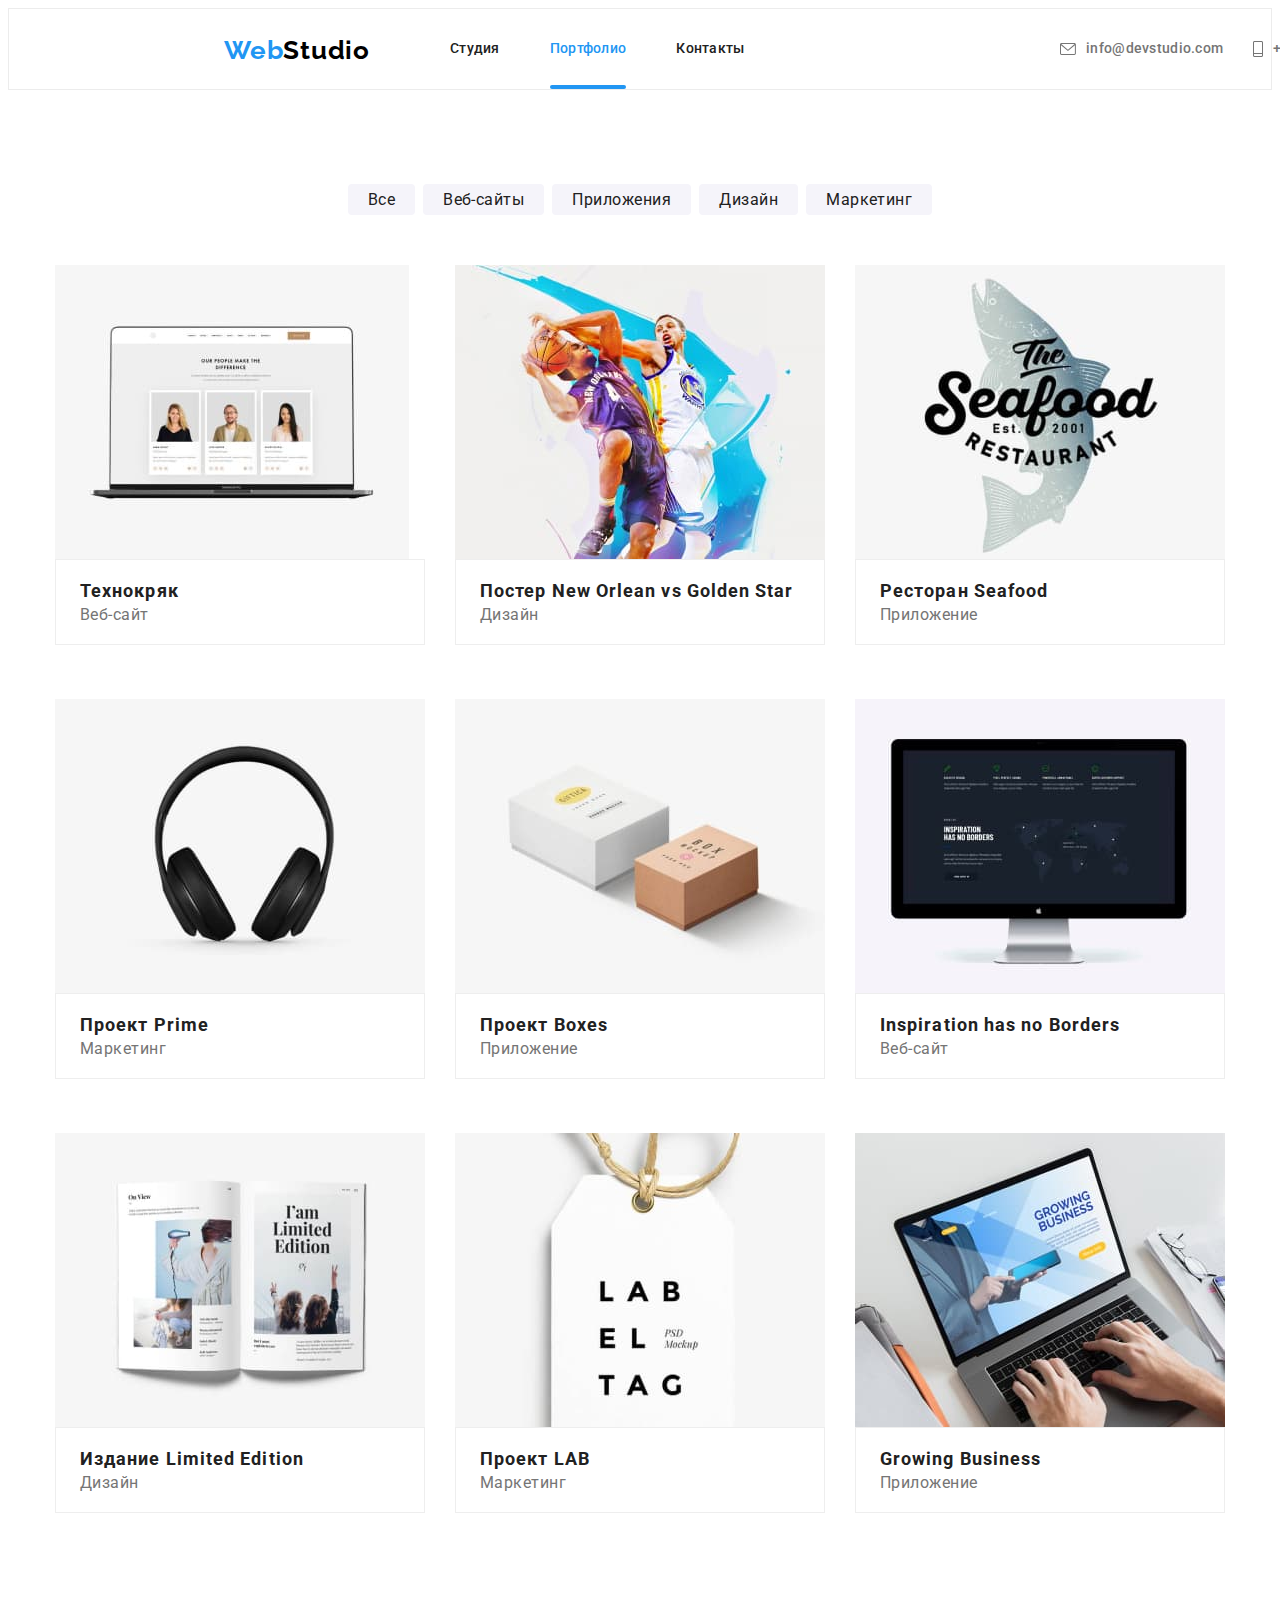
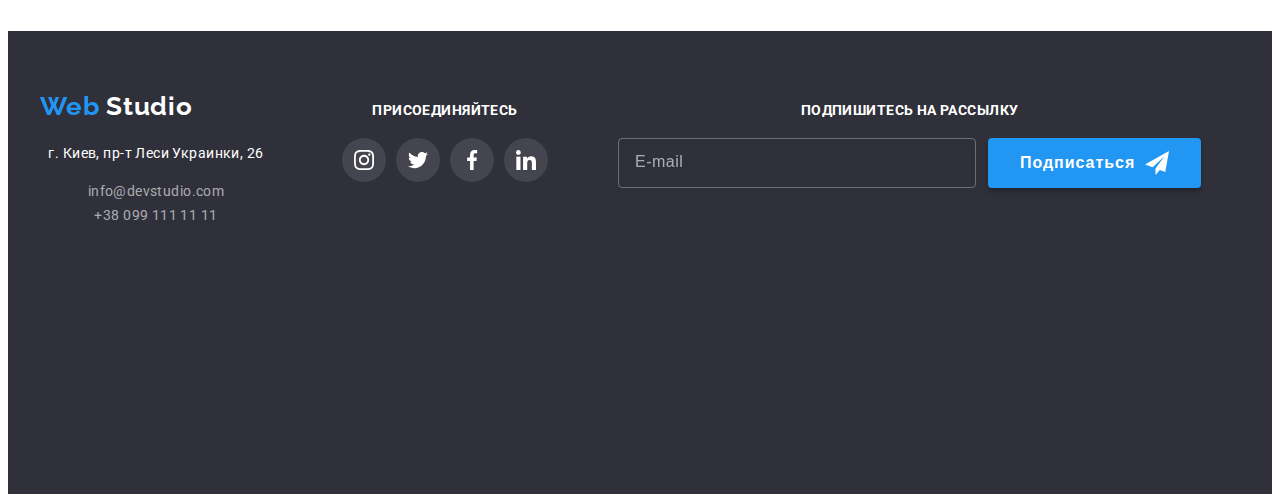
==== commit 10d1b5d2: "portfolio-mobile-menu" ====
--- a/portfolio.html
+++ b/portfolio.html
@@ -83,6 +83,37 @@
         
         
         </div>
+        <div class="mobile-menu" data-menu>
+            <button type="button" class="btn-close-modal" data-menu-close></button>
+            <ul class="site-nav list">
+                <li class="nav-list-item"><a href="./index.html" class="link current">Студия</a></li>
+                <li class="nav-list-item"><a href="./portfolio.html" class="link ">Портфолио</a></li>
+                <li class="nav-list-item"><a href="" class="link">Контакты</a></li>
+            </ul>
+            <ul class="nav-adress list">
+                <li class="nav-adress-item">
+                    <a href="tel:+380991111111" class="adress">
+                        +38 099 111 11 11</a>
+                </li>
+                <li class="nav-adress-item">
+                    <a href="mailto:info@devstudio.com" class="adress">
+                        info@devstudio.com</a>
+                </li>
+        
+            </ul>
+            <ul class="mobile-social-list list">
+                <li class="mobile-social-list-item"><a href="#" class="mobile-social-link">
+                        Instagram</a></li>
+                <li class="mobile-social-list-item"><a href="#" class="mobile-social-link">
+                        Twitter</a></li>
+                <li class="mobile-social-list-item"><a href="#" class="mobile-social-link">
+                        Facebook</a></li>
+                <li class="mobile-social-list-item"><a href="#" class="mobile-social-link">
+                        LinkedIn</a></li>
+            </ul>
+        
+        
+        </div>
     </header>
 
     <main>
@@ -126,10 +157,10 @@
                                             media="(min-width: 480px)" type="webp">
 
                                         <source 
-                                            srcset="./images/portfolio-category/technokriak-desktop@x1.jpg 1x, ./images/portfolio-category/technokriak-desktop@x2.jpg 2x"
+                                            srcset="./images/portfolio-category/technokriak-mobile@x1.jpg 1x, ./images/portfolio-category/technokriak-mobile@x2.jpg 2x"
                                             media="(min-width: 480px)">
 
-                                        <img src="./images/portfolio-category/technokriak-desktop@x1.jpg" class="image-category" alt="ноутбук з відкритим сайтом">
+                                        <img src="./images/portfolio-category/technokriak-mobile@x1.jpg" class="image-category" alt="ноутбук з відкритим сайтом">
                                         
                                     </picture>
                                     
@@ -565,6 +596,7 @@
             </div>
         
         </footer>
+        <script src="./js/mobile-menu.js"></script>
         
 </body>
 
--- a/css/portfolio.min.css
+++ b/css/portfolio.min.css
@@ -1,2 +1,2 @@
-:root{--logo-black-color: #000000;--primary-text-color: #757575;--background-section-color: #f5f4fa;--title-text-color: #212121;--input-border-color: rgba(21, 21, 21, 0.2);--accent-color: #2196f3;--category-text-background: rgba(33, 150, 243, 0.9);--primary-white-color: #ffffff;--footer-background-color: #2f303a;--works-discription-color: rgba(47, 48, 58, 0.8);--footer-adress-color: rgba(255, 255, 255, 0.6);--footer-input-border: rgba(255, 255, 255, 0.3);--header-line-color: #ececec;--border-line-color: #eeeeee;--content-team-shadow-v1: rgba(0, 0, 0, 20%);--content-team-shadow-v2: rgba(0, 0, 0, 14%);--content-team-shadow-v3: rgba(0, 0, 0, 12%);--hero-overlay-color: rgba(47, 48, 58, 40%);--social-icon-color: #afb1b8;--footer-social-icon: rgba(255, 255, 255, 10%);--backdrop-color: rgba(0, 0, 0, 0.2);--cheked-policy-border: rgba(33, 33, 33, 1);--message-text-color: rgba(117, 117, 117, 0.5);--placeholder-footer-text: rgba(255, 255, 255, 0.6);--sen-btn-bcg-color: #188ce8}.visually-hidden{position:absolute;clip:rect(1px, 1px, 1px, 1px);padding:0px;border:0px;height:1px;width:1px;overflow:hidden}.visually-hidden{position:absolute;clip:rect(1px, 1px, 1px, 1px);padding:0px;border:0px;height:1px;width:1px;overflow:hidden}html{box-sizing:border-box}*,*::after,*::before{box-sizing:inherit}body{color:var(--primary-text-color);font-family:Roboto, sans-serif}img{display:block}.container{margin-top:0px;margin-bottom:0px}@media screen and (min-width: 1200px){.container{padding:118px 15px}}@media screen and (min-width: 480px){.hero .container{width:480px;height:400px;padding:118px 60px}}@media screen and (min-width: 768px){.hero .container{width:738px;height:400px}}@media screen and (min-width: 1200px){.hero .container{width:1200px;height:600px;margin:0;margin-left:auto;margin-right:auto;padding:200px 15px;margin-bottom:94px}}@media screen and (min-width: 480px){footer .container{width:480px;height:603px;padding:60px 15px}}@media screen and (min-width: 768px){footer .container{width:768px;height:463px;padding-top:60px;padding-bottom:60px;padding-left:76px;padding-right:76px;display:flex;flex-wrap:wrap}}@media screen and (min-width: 1200px){footer .container{min-width:1200px;display:flex;align-items:baseline;margin:0;margin-left:auto;margin-right:auto;padding:0;padding-top:60px;padding-bottom:60px}}.page-header .container{display:flex;align-items:center}@media screen and (min-width: 480px){.page-header .container{width:480px;height:60px;padding:0;padding-left:15px;padding-right:15px}}@media screen and (min-width: 768px){.page-header .container{width:768px;height:80px;padding:0;padding-left:15px;padding-right:15px}}@media screen and (min-width: 1200px){.page-header .container{min-width:1600px;height:80px;padding:0;padding-left:215px;padding-right:215px}}@media screen and (min-width: 480px){.portfolio .container{width:480px;padding-left:15px;padding-top:60px;padding-right:15px;padding-bottom:60px}}@media screen and (min-width: 1200px){.portfolio .container{padding-top:94px;padding-bottom:94px}}@media screen and (min-width: 1200px){.works .container{width:1200px;height:386px;margin:0;margin-left:auto;margin-right:auto;padding:0;padding-bottom:94px}}@media screen and (min-width: 480px){.features .container{width:450px;height:994px;margin-left:auto;margin-right:auto;margin-top:60px;margin-bottom:60px}}@media screen and (min-width: 768px){.features .container{width:738px;height:507px;margin-left:auto;margin-right:auto;margin-top:60px;margin-bottom:60px}}@media screen and (min-width: 1200px){.features .container{min-width:1170px;height:251px;margin-left:auto;margin-right:auto;margin-top:94px;margin-bottom:94px;padding:0}}@media screen and (min-width: 480px){.team .container{width:480px;height:2761px;margin:0;padding:60px 15px}}@media screen and (min-width: 768px){.team .container{width:768px;height:1285px}}@media screen and (min-width: 1200px){.team .container{min-width:1200px;height:708px;margin-left:auto;margin-right:auto}}@media screen and (min-width: 480px){.client .container{width:450px;height:393px;margin:60px 15px;padding:0}}@media screen and (min-width: 768px){.client .container{width:738px;height:273px}}@media screen and (min-width: 1200px){.client .container{min-width:1170px;height:182px;margin-left:auto;margin-right:auto}}.list{padding:0px;margin:0px;list-style:none}.logo{display:inline-block;color:var(--logo-black-color);font-family:Raleway, sans-serif;letter-spacing:0.03em;text-decoration:none}@media screen and (min-width: 480px){.logo{font-weight:700px;font-size:24px;line-height:decimal-round(1.16667, 3)}}@media screen and (min-width: 768px){.logo{margin-right:80px}}@media screen and (min-width: 1200px){.logo{font-weight:bold;font-size:26px;line-height:31px;letter-spacing:0.03em}}.logo .web{color:var(--accent-color)}@media screen and (min-width: 480px){footer .logo{display:block;width:154px;margin-top:0px;margin-right:160px;margin-bottom:20px;margin-left:160px;padding:0}}@media screen and (min-width: 768px){footer .logo{width:142px;margin:0;margin-left:auto;margin-right:204px;margin-bottom:20px}}@media screen and (min-width: 1200px){footer .logo{margin:0;width:160px;margin-bottom:20px}}@media screen and (min-width: 480px){.portfolio-list{display:flex;flex-wrap:wrap;align-items:flex-start;margin-bottom:40px}}@media screen and (min-width: 1200px){.portfolio-list{flex-wrap:nowrap;justify-content:center;margin-bottom:50px}}@media screen and (min-width: 480px){.portfolio-list-item:not(:last-child){margin-right:8px;margin-bottom:15px}}@media screen and (min-width: 1200px){.portfolio-list-item:not(:last-child){margin-right:8px}}.filter{padding-top:6px;padding-right:20px;padding-bottom:6px;padding-left:20px;border:0px solid var(--background-section-color);border-radius:4px;color:var(--title-text-color);background-color:var(--background-section-color);font-weight:500px;font-size:16px;line-height:decimal-round(1.625, 3);font-family:inherit;text-align:center;letter-spacing:0.03em;text-decoration:none;cursor:pointer;transition-property:color, background-color, box-shadow;transition-duration:250ms;transition-timing-function:cubic-bezier(0.4, 0, 0.2, 1)}.filter:hover,.filter:focus{color:var(--primary-white-color);background-color:var(--accent-color);box-shadow:0px 3px 1px 0px #000,0px 1px 2px 0px #000,0px 2px 2px 0px #000}.portfolio-link{display:block;text-decoration:none;transition-property:box-shadow;transition-duration:250ms;transition-timing-function:cubic-bezier(0.4, 0, 0.2, 1)}.portfolio-link:hover,.portfolio-link:focus{box-shadow:0px 1px 1px 0px #000,0px 4px 4px 0px #000,1px 4px 6px 0px #000}.category-list{display:flex;flex-wrap:wrap;margin-right:-15px;margin-left:-15px}.category-list-item{margin-right:15px;margin-left:15px}@media screen and (min-width: 480px){.category-list-item{width:450px;height:404px}}.category-list-item:nth-child(-n+6){margin-bottom:30px}.category-discription{padding-top:20px;padding-right:24px;padding-bottom:20px;padding-left:24px;background-color:var(--primary-white-color);border:1px solid var(--border-line-color)}.category{margin-top:0px;margin-bottom:4px;color:var(--title-text-color);font-weight:700px;font-size:18px;line-height:decimal-round(2, 3);letter-spacing:0.06em;text-decoration:none}.category-name{margin-top:0px;margin-bottom:0px;color:var(--primary-text-color);font-weight:400px;font-size:16px;line-height:decimal-round(1.875, 3);letter-spacing:0.03em}.category-thumb{position:relative;overflow:hidden}.category-text{position:absolute;width:100%;height:100%;top:0;left:0;transform:translateY(100%);display:block;margin-top:0;margin-bottom:0;padding-top:63px;padding-right:24px;padding-bottom:63px;padding-left:24px;font-weight:400px;font-size:18px;line-height:decimal-round(1.55556, 3);letter-spacing:0.03em;color:var(--primary-white-color);background-color:var(--category-text-background);transition-property:transform;transition-duration:250ms;transition-timing-function:cubic-bezier(0.4, 0, 0.2, 1)}.portfolio-link:hover .category-text,.portfolio-link:focus .category-text{transform:translateY(0)}.page-header{border:1px solid var(--header-line-color)}@media screen and (min-width: 480px){.navigation{padding:0;width:134px;height:28px;margin-right:276px}}@media screen and (min-width: 768px){.navigation{display:flex;padding:0;margin-right:94px}}@media screen and (min-width: 1200px){.navigation{display:flex;padding:0}}@media screen and (min-width: 480px){.burger-btn{display:block;background-color:transparent;border:none;padding:0;margin-top:10px;margin-bottom:10px}.burger-btn :hover,.burger-btn :focus{fill:var(--accent-color)}}@media screen and (min-width: 767px){.burger-btn{display:none}}.burger-icon{width:40px;height:40px;fill:var(--logo-black-color)}@media screen and (min-width: 480px){.mobile-menu{position:absolute;width:100%;max-width:480px;height:100vh;top:0;left:50%;transform:translateX(-50%) translateY(-100%);background-color:var(--primary-white-color);padding:48px 40px;transition:transform 250ms cubic-bezier(0.4, 0, 0.2, 1)}}@media screen and (min-width: 768px){.mobile-menu{display:none}}@media screen and (min-width: 480px){.mobile-menu .site-nav{display:block;margin:0;margin-left:auto;align-items:center}}@media screen and (min-width: 768px){.mobile-menu .site-nav{display:none}}.mobile-menu .link{color:var(--primary-text-color);font-weight:500;font-size:40px;line-height:1.175;letter-spacing:0.02em;text-decoration:none;transition-property:color;transition-duration:250ms;transition-timing-function:cubic-bezier(0.4, 0, 0.2, 1)}.mobile-menu .link:hover,.mobile-menu .link:focus{color:var(--accent-color)}@media screen and (max-width: 1199px){.mobile-menu .nav-adress{display:none}}@media screen and (min-width: 480px){.mobile-menu .nav-adress{display:block;margin:0;margin-top:300px;margin-left:auto;align-items:center}}.mobile-menu .nav-adress-item{font-weight:500px;letter-spacing:0.02em;text-decoration:none;transition-property:color;transition-duration:250ms;transition-timing-function:cubic-bezier(0.4, 0, 0.2, 1)}.mobile-menu .nav-adress-item :first-child{margin-bottom:32px;font-size:34px;line-height:1.176;color:var(--accent-color)}.mobile-menu .nav-adress-item :last-child{font-size:24px;line-height:1.167;color:var(--primary-text-color)}@media screen and (max-width: 1199px){.mobile-menu .mobile-social-list{display:none}}@media screen and (min-width: 480px){.mobile-menu .mobile-social-list{display:flex;justify-content:start;margin:0;margin-top:64px;margin-left:auto;align-items:center}.mobile-menu .mobile-social-list :not(:last-child){margin-right:20px}.mobile-menu .mobile-social-list:not(:first-child)::after{content:"";margin-left:10px;width:22px;height:0px;left:0;top:0;border:1px solid rgba(33,33,33,0.2);transform:rotate(90deg)}}.mobile-menu .mobile-social-list-item{display:inline-block}.mobile-menu .mobile-social-link{color:var(--accent-color);text-decoration:none;font-weight:500;font-size:18px;line-height:1.222;letter-spacing:0.02em}.mobile-menu.is-open{transform:translateX(-50%) translateY(0%)}@media screen and (max-width: 1199px){.site-nav{display:none}}@media screen and (min-width: 768px){.site-nav{display:flex;margin-right:80px;align-items:center;text-align:center;letter-spacing:0.02em;font-weight:500}}@media screen and (min-width: 480px){.site-nav .link{font-size:40px;line-height:1.175;padding:0}}@media screen and (min-width: 768px){.site-nav .link{display:block;padding-top:32px;padding-bottom:32px;color:var(--title-text-color);font-weight:500;font-size:14px;line-height:1.14;letter-spacing:0.02em;text-decoration:none;cursor:pointer;transition-property:color;transition-duration:250ms;transition-timing-function:cubic-bezier(0.4, 0, 0.2, 1)}.site-nav .link:hover,.site-nav .link:focus{color:var(--accent-color)}.site-nav .link.current{color:var(--accent-color);padding-bottom:0px}.site-nav .link.current::after{display:block;content:"";margin-top:28px;margin-bottom:0px;padding:0px;width:100%;height:4px;background:var(--accent-color);border-radius:2px}}@media screen and (min-width: 768px){.nav-list-item:not(:last-child){margin-right:50px}}@media screen and (max-width: 1199px){.nav-adress{display:none}}@media screen and (min-width: 768px){.nav-adress{display:block;margin-left:auto}}@media screen and (min-width: 1200px){.nav-adress{display:flex;align-items:center;text-align:center;justify-content:baseline}}.nav-adress .adress{display:flex;align-items:center;color:var(--primary-text-color);font-weight:500;letter-spacing:0.02em;text-decoration:none;transition-property:color;transition-duration:250ms;transition-timing-function:cubic-bezier(0.4, 0, 0.2, 1)}@media screen and (min-width: 768px){.nav-adress .adress{font-size:12px;line-height:1.14}}@media screen and (min-width: 1200px){.nav-adress .adress{display:flex;align-items:center;color:var(--primary-text-color);font-weight:500;font-size:14px;line-height:1.14;letter-spacing:00.02em;text-decoration:none;transition-property:color;transition-duration:250ms;transition-timing-function:cubic-bezier(0.4, 0, 0.2, 1)}.nav-adress .adress:hover,.nav-adress .adress:focus{color:var(--accent-color)}}.nav-adress .adress:hover,.nav-adress .adress:focus{color:var(--accent-color)}@media screen and (min-width: 768px){.nav-adress .nav-adress-item:not(:last-child){margin-bottom:10px}}@media screen and (min-width: 1200px){.nav-adress .nav-adress-item:not(:last-child){margin-right:30px;margin-bottom:0}}.nav-adress .mail-icon{width:16px;height:12px;margin-right:10px;fill:var(--primary-text-color);transition-property:fill;transition-duration:250ms;transition-timing-function:cubic-bezier(0.4, 0, 0.2, 1)}@media screen and (max-width: 1199px){.nav-adress .mail-icon{display:none}}@media screen and (min-width: 768px){.nav-adress .mail-icon{display:block}}@media screen and (min-width: 1200px){.nav-adress .mail-icon{display:block}}.nav-adress-item:hover .nav-adress .mail-icon,.nav-adress-item:focus .nav-adress .mail-icon{fill:var(--accent-color)}.nav-adress .tel-icon{width:10px;height:16px;margin-right:10px;fill:var(--primary-text-color);transition-property:fill;transition-duration:250ms;transition-timing-function:cubic-bezier(0.4, 0, 0.2, 1)}@media screen and (max-width: 1199px){.nav-adress .tel-icon{display:none}}@media screen and (min-width: 768px){.nav-adress .tel-icon{display:block}}@media screen and (min-width: 1200px){.nav-adress .tel-icon{display:block}}.nav-adress-item:hover .nav-adress .tel-icon,.nav-adress-item:focus .nav-adress .tel-icon{fill:var(--accent-color)}footer{background-color:var(--footer-background-color)}footer .studio{color:var(--primary-white-color)}footer .title{margin-top:0;margin-bottom:20px;font-weight:700;font-size:14px;line-height:1.142;letter-spacing:0.03em;text-transform:uppercase;color:var(--primary-white-color)}@media screen and (min-width: 480px){footer .title{display:block;text-align:center}}@media screen and (min-width: 12000px){footer .title{display:block;margin-top:0;margin-bottom:20px;font-weight:700;font-size:14px;line-height:1.142;letter-spacing:0.03em;padding:0;text-transform:uppercase;color:var(--primary-white-color)}}@media screern and (min-width: 480px){.adress-bar{margin-right:auto;margin-left:auto;align-content:center}}@media screern and (min: width 768px){.adress-bar{margin-right:76px}}@media screern and (min: width 1200px){.adress-bar{margin-right:70px}}.footer-adress{color:var(--primary-white-color);font-weight:400;font-style:normal;font-size:14px;line-height:1.71;letter-spacing:0.03em;text-decoration:none}@media screen and (min-width: 480px){.footer-adress{text-align:center;margin-bottom:60px}}@media screen and (min-width: 768px){.footer-adress{width:232px;margin-right:165px}}@media screen and (min-width: 1200px){.footer-adress{margin:0;margin-right:70px}}.office-adress-list{margin-top:0px;padding:0}.adress-list-item{padding:0}.adress-list-item :not(:last-child){margin-bottom:9px}.mail,.phone-number{color:var(--footer-adress-color);font-weight:400;font-size:14px;font-style:normal;line-height:1.71;letter-spacing:0.03em;text-decoration:none}.socail-bar{align-content:center}@media screen and (min-width: 1200px){.socail-bar{margin:0;margin-right:70px}}.socialbar-list{display:flex;justify-content:center}@media screen and (min-width: 480px){.socialbar-list{margin-left:auto;margin-right:auto;margin-bottom:60px}}.socialbar-list-item{display:flex;justify-content:center;align-items:center;width:44px;height:44px;background-color:var(--footer-social-icon);border-radius:50%}footer .socialbar-list-item:not(:last-child){margin-right:10px}.socialbar-list-link{display:flex;justify-content:center;align-items:center;width:44px;height:44px;border-radius:50%;transition-property:background-color;transition-duration:250ms;transition-timing-function:cubic-bezier(0.4, 0, 0.2, 1)}.socialbar-list-link:hover,.socialbar-list-link:focus{background-color:var(--accent-color)}.socialbar-list-icon{width:20px;height:20px;fill:var(--primary-white-color)}@media screen and (min-width: 480px){.footer-form-mail{display:flex;flex-wrap:wrap;margin-left:auto;margin-right:auto}}@media screen and (min-width: 1200px){.footer-form-mail{display:flex;flex-wrap:nowrap;align-items:baseline}}.footer-form-input{display:inline-block;border:1px solid var(--footer-input-border);background-color:rgba(255,255,255,0);box-sizing:border-box;filter:drop-shadow(0px 4px 4px rgba(0,0,0,0.15));border-radius:4px;color:var(--primary-white-color)}@media screen and (min-width: 480px){.footer-form-input{margin-left:auto;margin-right:auto;width:450px;height:50px;margin-bottom:20px}}@media screen and (min-width: 1200px){.footer-form-input{margin:0;margin-right:12px;padding-top:15px;padding-bottom:15px;padding-left:16px;width:358px;height:50px}}.footer-form-input::placeholder{display:flex;align-items:center;font-weight:400;font-size:16px;line-height:1.25;letter-spacing:0.03em;color:var(--placeholder-footer-text)}.footer-form-btn{display:flex;align-self:center;align-items:center;min-width:200px;height:50px;border:0;border-radius:4px;padding:10px 32px;color:var(--primary-white-color);background-color:var(--accent-color);font-weight:700;font-size:16px;line-height:1.87;letter-spacing:0.06em;text-decoration:none;cursor:pointer;box-shadow:0px 4px 4px rgba(0,0,0,0.25)}@media screen and (min-width: 480px){.footer-form-btn{margin-left:auto;margin-right:auto}}.footer-form-btn span{display:block;margin-right:10px}.footer-form-btn svg{width:24px;height:24px}.logo{display:inline-block;color:var(--logo-black-color);font-family:Raleway, sans-serif;letter-spacing:0.03em;text-decoration:none}@media screen and (min-width: 480px){.logo{font-weight:700px;font-size:24px;line-height:decimal-round(1.16667, 3)}}@media screen and (min-width: 768px){.logo{margin-right:80px}}@media screen and (min-width: 1200px){.logo{font-weight:bold;font-size:26px;line-height:31px;letter-spacing:0.03em}}.logo .web{color:var(--accent-color)}@media screen and (min-width: 480px){footer .logo{display:block;width:154px;margin-top:0px;margin-right:160px;margin-bottom:20px;margin-left:160px;padding:0}}@media screen and (min-width: 768px){footer .logo{width:142px;margin:0;margin-left:auto;margin-right:204px;margin-bottom:20px}}@media screen and (min-width: 1200px){footer .logo{margin:0;width:160px;margin-bottom:20px}}.page-header{border:1px solid var(--header-line-color)}@media screen and (min-width: 480px){.navigation{padding:0;width:134px;height:28px;margin-right:276px}}@media screen and (min-width: 768px){.navigation{display:flex;padding:0;margin-right:94px}}@media screen and (min-width: 1200px){.navigation{display:flex;padding:0}}@media screen and (min-width: 480px){.burger-btn{display:block;background-color:transparent;border:none;padding:0;margin-top:10px;margin-bottom:10px}.burger-btn :hover,.burger-btn :focus{fill:var(--accent-color)}}@media screen and (min-width: 767px){.burger-btn{display:none}}.burger-icon{width:40px;height:40px;fill:var(--logo-black-color)}@media screen and (min-width: 480px){.mobile-menu{position:absolute;width:100%;max-width:480px;height:100vh;top:0;left:50%;transform:translateX(-50%) translateY(-100%);background-color:var(--primary-white-color);padding:48px 40px;transition:transform 250ms cubic-bezier(0.4, 0, 0.2, 1)}}@media screen and (min-width: 768px){.mobile-menu{display:none}}@media screen and (min-width: 480px){.mobile-menu .site-nav{display:block;margin:0;margin-left:auto;align-items:center}}@media screen and (min-width: 768px){.mobile-menu .site-nav{display:none}}.mobile-menu .link{color:var(--primary-text-color);font-weight:500;font-size:40px;line-height:1.175;letter-spacing:0.02em;text-decoration:none;transition-property:color;transition-duration:250ms;transition-timing-function:cubic-bezier(0.4, 0, 0.2, 1)}.mobile-menu .link:hover,.mobile-menu .link:focus{color:var(--accent-color)}@media screen and (max-width: 1199px){.mobile-menu .nav-adress{display:none}}@media screen and (min-width: 480px){.mobile-menu .nav-adress{display:block;margin:0;margin-top:300px;margin-left:auto;align-items:center}}.mobile-menu .nav-adress-item{font-weight:500px;letter-spacing:0.02em;text-decoration:none;transition-property:color;transition-duration:250ms;transition-timing-function:cubic-bezier(0.4, 0, 0.2, 1)}.mobile-menu .nav-adress-item :first-child{margin-bottom:32px;font-size:34px;line-height:1.176;color:var(--accent-color)}.mobile-menu .nav-adress-item :last-child{font-size:24px;line-height:1.167;color:var(--primary-text-color)}@media screen and (max-width: 1199px){.mobile-menu .mobile-social-list{display:none}}@media screen and (min-width: 480px){.mobile-menu .mobile-social-list{display:flex;justify-content:start;margin:0;margin-top:64px;margin-left:auto;align-items:center}.mobile-menu .mobile-social-list :not(:last-child){margin-right:20px}.mobile-menu .mobile-social-list:not(:first-child)::after{content:"";margin-left:10px;width:22px;height:0px;left:0;top:0;border:1px solid rgba(33,33,33,0.2);transform:rotate(90deg)}}.mobile-menu .mobile-social-list-item{display:inline-block}.mobile-menu .mobile-social-link{color:var(--accent-color);text-decoration:none;font-weight:500;font-size:18px;line-height:1.222;letter-spacing:0.02em}.mobile-menu.is-open{transform:translateX(-50%) translateY(0%)}@media screen and (max-width: 1199px){.site-nav{display:none}}@media screen and (min-width: 768px){.site-nav{display:flex;margin-right:80px;align-items:center;text-align:center;letter-spacing:0.02em;font-weight:500}}@media screen and (min-width: 480px){.site-nav .link{font-size:40px;line-height:1.175;padding:0}}@media screen and (min-width: 768px){.site-nav .link{display:block;padding-top:32px;padding-bottom:32px;color:var(--title-text-color);font-weight:500;font-size:14px;line-height:1.14;letter-spacing:0.02em;text-decoration:none;cursor:pointer;transition-property:color;transition-duration:250ms;transition-timing-function:cubic-bezier(0.4, 0, 0.2, 1)}.site-nav .link:hover,.site-nav .link:focus{color:var(--accent-color)}.site-nav .link.current{color:var(--accent-color);padding-bottom:0px}.site-nav .link.current::after{display:block;content:"";margin-top:28px;margin-bottom:0px;padding:0px;width:100%;height:4px;background:var(--accent-color);border-radius:2px}}@media screen and (min-width: 768px){.nav-list-item:not(:last-child){margin-right:50px}}@media screen and (max-width: 1199px){.nav-adress{display:none}}@media screen and (min-width: 768px){.nav-adress{display:block;margin-left:auto}}@media screen and (min-width: 1200px){.nav-adress{display:flex;align-items:center;text-align:center;justify-content:baseline}}.nav-adress .adress{display:flex;align-items:center;color:var(--primary-text-color);font-weight:500;letter-spacing:0.02em;text-decoration:none;transition-property:color;transition-duration:250ms;transition-timing-function:cubic-bezier(0.4, 0, 0.2, 1)}@media screen and (min-width: 768px){.nav-adress .adress{font-size:12px;line-height:1.14}}@media screen and (min-width: 1200px){.nav-adress .adress{display:flex;align-items:center;color:var(--primary-text-color);font-weight:500;font-size:14px;line-height:1.14;letter-spacing:00.02em;text-decoration:none;transition-property:color;transition-duration:250ms;transition-timing-function:cubic-bezier(0.4, 0, 0.2, 1)}.nav-adress .adress:hover,.nav-adress .adress:focus{color:var(--accent-color)}}.nav-adress .adress:hover,.nav-adress .adress:focus{color:var(--accent-color)}@media screen and (min-width: 768px){.nav-adress .nav-adress-item:not(:last-child){margin-bottom:10px}}@media screen and (min-width: 1200px){.nav-adress .nav-adress-item:not(:last-child){margin-right:30px;margin-bottom:0}}.nav-adress .mail-icon{width:16px;height:12px;margin-right:10px;fill:var(--primary-text-color);transition-property:fill;transition-duration:250ms;transition-timing-function:cubic-bezier(0.4, 0, 0.2, 1)}@media screen and (max-width: 1199px){.nav-adress .mail-icon{display:none}}@media screen and (min-width: 768px){.nav-adress .mail-icon{display:block}}@media screen and (min-width: 1200px){.nav-adress .mail-icon{display:block}}.nav-adress-item:hover .nav-adress .mail-icon,.nav-adress-item:focus .nav-adress .mail-icon{fill:var(--accent-color)}.nav-adress .tel-icon{width:10px;height:16px;margin-right:10px;fill:var(--primary-text-color);transition-property:fill;transition-duration:250ms;transition-timing-function:cubic-bezier(0.4, 0, 0.2, 1)}@media screen and (max-width: 1199px){.nav-adress .tel-icon{display:none}}@media screen and (min-width: 768px){.nav-adress .tel-icon{display:block}}@media screen and (min-width: 1200px){.nav-adress .tel-icon{display:block}}.nav-adress-item:hover .nav-adress .tel-icon,.nav-adress-item:focus .nav-adress .tel-icon{fill:var(--accent-color)}
+:root{--logo-black-color: #000000;--primary-text-color: #757575;--background-section-color: #f5f4fa;--title-text-color: #212121;--input-border-color: rgba(21, 21, 21, 0.2);--accent-color: #2196f3;--category-text-background: rgba(33, 150, 243, 0.9);--primary-white-color: #ffffff;--footer-background-color: #2f303a;--works-discription-color: rgba(47, 48, 58, 0.8);--footer-adress-color: rgba(255, 255, 255, 0.6);--footer-input-border: rgba(255, 255, 255, 0.3);--header-line-color: #ececec;--border-line-color: #eeeeee;--content-team-shadow-v1: rgba(0, 0, 0, 20%);--content-team-shadow-v2: rgba(0, 0, 0, 14%);--content-team-shadow-v3: rgba(0, 0, 0, 12%);--hero-overlay-color: rgba(47, 48, 58, 40%);--social-icon-color: #afb1b8;--footer-social-icon: rgba(255, 255, 255, 10%);--backdrop-color: rgba(0, 0, 0, 0.2);--cheked-policy-border: rgba(33, 33, 33, 1);--message-text-color: rgba(117, 117, 117, 0.5);--placeholder-footer-text: rgba(255, 255, 255, 0.6);--sen-btn-bcg-color: #188ce8}.visually-hidden{position:absolute;clip:rect(1px, 1px, 1px, 1px);padding:0px;border:0px;height:1px;width:1px;overflow:hidden}.visually-hidden{position:absolute;clip:rect(1px, 1px, 1px, 1px);padding:0px;border:0px;height:1px;width:1px;overflow:hidden}html{box-sizing:border-box}*,*::after,*::before{box-sizing:inherit}body{color:var(--primary-text-color);font-family:Roboto, sans-serif}img{display:block}.container{margin-top:0px;margin-bottom:0px}@media screen and (min-width: 1200px){.container{padding:118px 15px}}@media screen and (min-width: 480px){.hero .container{width:480px;height:400px;padding:118px 60px}}@media screen and (min-width: 768px){.hero .container{width:738px;height:400px}}@media screen and (min-width: 1200px){.hero .container{width:1200px;height:600px;margin:0;margin-left:auto;margin-right:auto;padding:200px 15px;margin-bottom:94px}}@media screen and (min-width: 480px){footer .container{width:480px;height:603px;padding:60px 15px}}@media screen and (min-width: 768px){footer .container{width:768px;height:463px;padding-top:60px;padding-bottom:60px;padding-left:76px;padding-right:76px;display:flex;flex-wrap:wrap}}@media screen and (min-width: 1200px){footer .container{min-width:1200px;display:flex;align-items:baseline;margin:0;margin-left:auto;margin-right:auto;padding:0;padding-top:60px;padding-bottom:60px}}.page-header .container{display:flex;align-items:center}@media screen and (min-width: 480px){.page-header .container{width:480px;height:60px;padding:0;padding-left:15px;padding-right:15px}}@media screen and (min-width: 768px){.page-header .container{width:768px;height:80px;padding:0;padding-left:15px;padding-right:15px}}@media screen and (min-width: 1200px){.page-header .container{min-width:1600px;height:80px;padding:0;padding-left:215px;padding-right:215px}}@media screen and (min-width: 480px){.portfolio .container{width:480px;padding-left:15px;padding-top:60px;padding-right:15px;padding-bottom:60px}}@media screen and (min-width: 768px){.portfolio .container{width:768px;padding-left:15px;padding-top:60px;padding-right:15px;padding-bottom:60px}}@media screen and (min-width: 1200px){.portfolio .container{width:1200px;padding-top:94px;padding-bottom:94px;margin-left:auto;margin-right:auto}}@media screen and (min-width: 1200px){.works .container{width:1200px;height:386px;margin:0;margin-left:auto;margin-right:auto;padding:0;padding-bottom:94px}}@media screen and (min-width: 480px){.features .container{width:450px;height:994px;margin-left:auto;margin-right:auto;margin-top:60px;margin-bottom:60px}}@media screen and (min-width: 768px){.features .container{width:738px;height:507px;margin-left:auto;margin-right:auto;margin-top:60px;margin-bottom:60px}}@media screen and (min-width: 1200px){.features .container{min-width:1170px;height:251px;margin-left:auto;margin-right:auto;margin-top:94px;margin-bottom:94px;padding:0}}@media screen and (min-width: 480px){.team .container{width:480px;height:2761px;margin:0;padding:60px 15px}}@media screen and (min-width: 768px){.team .container{width:768px;height:1285px}}@media screen and (min-width: 1200px){.team .container{min-width:1200px;height:708px;margin-left:auto;margin-right:auto}}@media screen and (min-width: 480px){.client .container{width:450px;height:393px;margin:60px 15px;padding:0}}@media screen and (min-width: 768px){.client .container{width:738px;height:273px}}@media screen and (min-width: 1200px){.client .container{min-width:1170px;height:182px;margin-left:auto;margin-right:auto}}.list{padding:0px;margin:0px;list-style:none}.logo{display:inline-block;color:var(--logo-black-color);font-family:Raleway, sans-serif;letter-spacing:0.03em;text-decoration:none}@media screen and (min-width: 480px){.logo{font-weight:700px;font-size:24px;line-height:decimal-round(1.16667, 3)}}@media screen and (min-width: 768px){.logo{margin-right:80px}}@media screen and (min-width: 1200px){.logo{font-weight:bold;font-size:26px;line-height:31px;letter-spacing:0.03em}}.logo .web{color:var(--accent-color)}@media screen and (min-width: 480px){footer .logo{display:block;width:154px;margin-top:0px;margin-right:160px;margin-bottom:20px;margin-left:160px;padding:0}}@media screen and (min-width: 768px){footer .logo{width:142px;margin:0;margin-left:auto;margin-right:204px;margin-bottom:20px}}@media screen and (min-width: 1200px){footer .logo{margin:0;width:160px;margin-bottom:20px}}@media screen and (min-width: 480px){.portfolio-list{display:flex;flex-wrap:wrap;align-items:flex-start;margin-bottom:40px}}@media screen and (min-width: 768px){.portfolio-list{justify-content:center;margin-bottom:30px}}@media screen and (min-width: 1200px){.portfolio-list{margin-bottom:50px;margin-left:auto;margin-right:auto}}@media screen and (min-width: 480px){.portfolio-list-item:not(:last-child){margin-right:8px;margin-bottom:15px}}@media screen and (min-width: 768px){.portfolio-list-item:not(:last-child){margin:0}}@media screen and (min-width: 1200px){.portfolio-list-item:not(:last-child){margin-right:8px}}.filter{padding-top:6px;padding-right:20px;padding-bottom:6px;padding-left:20px;border:0px solid var(--background-section-color);border-radius:4px;color:var(--title-text-color);background-color:var(--background-section-color);font-weight:500px;font-size:16px;line-height:decimal-round(1.625, 3);font-family:inherit;text-align:center;letter-spacing:0.03em;text-decoration:none;cursor:pointer;transition-property:color, background-color, box-shadow;transition-duration:250ms;transition-timing-function:cubic-bezier(0.4, 0, 0.2, 1)}.filter:hover,.filter:focus{color:var(--primary-white-color);background-color:var(--accent-color);box-shadow:0px 3px 1px 0px #000,0px 1px 2px 0px #000,0px 2px 2px 0px #000}.portfolio-link{display:block;text-decoration:none;transition-property:box-shadow;transition-duration:250ms;transition-timing-function:cubic-bezier(0.4, 0, 0.2, 1)}.portfolio-link:hover,.portfolio-link:focus{box-shadow:0px 1px 1px 0px #000,0px 4px 4px 0px #000,1px 4px 6px 0px #000}.category-list{display:flex;flex-wrap:wrap;margin-right:-15px;margin-left:-15px}.category-list-item{margin-right:15px;margin-left:15px}@media screen and (min-width: 480px){.category-list-item{width:450px;height:404px}}@media screen and (min-width: 768px){.category-list-item{width:354px;height:440px}}@media screen and (min-width: 1200px){.category-list-item{width:370px;height:404px}}.category-list-item:nth-child(-n+6){margin-bottom:30px}.category-discription{padding-top:20px;padding-right:24px;padding-bottom:20px;padding-left:24px;background-color:var(--primary-white-color);border:1px solid var(--border-line-color)}.category{margin-top:0px;margin-bottom:4px;color:var(--title-text-color);font-weight:700px;font-size:18px;line-height:decimal-round(2, 3);letter-spacing:0.06em;text-decoration:none}.category-name{margin-top:0px;margin-bottom:0px;color:var(--primary-text-color);font-weight:400px;font-size:16px;line-height:decimal-round(1.875, 3);letter-spacing:0.03em}.category-thumb{position:relative;overflow:hidden}.category-text{position:absolute;width:100%;height:100%;top:0;left:0;transform:translateY(100%);display:block;margin-top:0;margin-bottom:0;padding-top:63px;padding-right:24px;padding-bottom:63px;padding-left:24px;font-weight:400px;font-size:18px;line-height:decimal-round(1.55556, 3);letter-spacing:0.03em;color:var(--primary-white-color);background-color:var(--category-text-background);transition-property:transform;transition-duration:250ms;transition-timing-function:cubic-bezier(0.4, 0, 0.2, 1)}.portfolio-link:hover .category-text,.portfolio-link:focus .category-text{transform:translateY(0)}.page-header{border:1px solid var(--header-line-color)}@media screen and (min-width: 480px){.navigation{padding:0;width:134px;height:28px;margin-right:276px}}@media screen and (min-width: 768px){.navigation{display:flex;padding:0;margin-right:94px}}@media screen and (min-width: 1200px){.navigation{display:flex;padding:0}}@media screen and (min-width: 480px){.burger-btn{display:block;background-color:transparent;border:none;padding:0;margin-top:10px;margin-bottom:10px}.burger-btn :hover,.burger-btn :focus{fill:var(--accent-color)}}@media screen and (min-width: 767px){.burger-btn{display:none}}.burger-icon{width:40px;height:40px;fill:var(--logo-black-color)}@media screen and (min-width: 480px){.mobile-menu{position:absolute;width:100%;max-width:480px;height:100vh;top:0;left:50%;transform:translateX(-50%) translateY(-100%);background-color:var(--primary-white-color);padding:48px 40px;transition:transform 250ms cubic-bezier(0.4, 0, 0.2, 1)}}@media screen and (min-width: 768px){.mobile-menu{display:none}}@media screen and (min-width: 480px){.mobile-menu .site-nav{display:block;margin:0;margin-left:auto;align-items:center}}@media screen and (min-width: 768px){.mobile-menu .site-nav{display:none}}.mobile-menu .link{color:var(--primary-text-color);font-weight:500;font-size:40px;line-height:1.175;letter-spacing:0.02em;text-decoration:none;transition-property:color;transition-duration:250ms;transition-timing-function:cubic-bezier(0.4, 0, 0.2, 1)}.mobile-menu .link:hover,.mobile-menu .link:focus{color:var(--accent-color)}@media screen and (max-width: 1199px){.mobile-menu .nav-adress{display:none}}@media screen and (min-width: 480px){.mobile-menu .nav-adress{display:block;margin:0;margin-top:300px;margin-left:auto;align-items:center}}.mobile-menu .nav-adress-item{font-weight:500px;letter-spacing:0.02em;text-decoration:none;transition-property:color;transition-duration:250ms;transition-timing-function:cubic-bezier(0.4, 0, 0.2, 1)}.mobile-menu .nav-adress-item :first-child{margin-bottom:32px;font-size:34px;line-height:1.176;color:var(--accent-color)}.mobile-menu .nav-adress-item :last-child{font-size:24px;line-height:1.167;color:var(--primary-text-color)}@media screen and (max-width: 1199px){.mobile-menu .mobile-social-list{display:none}}@media screen and (min-width: 480px){.mobile-menu .mobile-social-list{display:flex;justify-content:start;margin:0;margin-top:64px;margin-left:auto;align-items:center}.mobile-menu .mobile-social-list :not(:last-child){margin-right:20px}.mobile-menu .mobile-social-list:not(:first-child)::after{content:"";margin-left:10px;width:22px;height:0px;left:0;top:0;border:1px solid rgba(33,33,33,0.2);transform:rotate(90deg)}}.mobile-menu .mobile-social-list-item{display:inline-block}.mobile-menu .mobile-social-link{color:var(--accent-color);text-decoration:none;font-weight:500;font-size:18px;line-height:1.222;letter-spacing:0.02em}.mobile-menu.is-open{transform:translateX(-50%) translateY(0%)}@media screen and (max-width: 1199px){.site-nav{display:none}}@media screen and (min-width: 768px){.site-nav{display:flex;margin-right:80px;align-items:center;text-align:center;letter-spacing:0.02em;font-weight:500}}@media screen and (min-width: 480px){.site-nav .link{font-size:40px;line-height:1.175;padding:0}}@media screen and (min-width: 768px){.site-nav .link{display:block;padding-top:32px;padding-bottom:32px;color:var(--title-text-color);font-weight:500;font-size:14px;line-height:1.14;letter-spacing:0.02em;text-decoration:none;cursor:pointer;transition-property:color;transition-duration:250ms;transition-timing-function:cubic-bezier(0.4, 0, 0.2, 1)}.site-nav .link:hover,.site-nav .link:focus{color:var(--accent-color)}.site-nav .link.current{color:var(--accent-color);padding-bottom:0px}.site-nav .link.current::after{display:block;content:"";margin-top:28px;margin-bottom:0px;padding:0px;width:100%;height:4px;background:var(--accent-color);border-radius:2px}}@media screen and (min-width: 768px){.nav-list-item:not(:last-child){margin-right:50px}}@media screen and (max-width: 1199px){.nav-adress{display:none}}@media screen and (min-width: 768px){.nav-adress{display:block;margin-left:auto}}@media screen and (min-width: 1200px){.nav-adress{display:flex;align-items:center;text-align:center;justify-content:baseline}}.nav-adress .adress{display:flex;align-items:center;color:var(--primary-text-color);font-weight:500;letter-spacing:0.02em;text-decoration:none;transition-property:color;transition-duration:250ms;transition-timing-function:cubic-bezier(0.4, 0, 0.2, 1)}@media screen and (min-width: 768px){.nav-adress .adress{font-size:12px;line-height:1.14}}@media screen and (min-width: 1200px){.nav-adress .adress{display:flex;align-items:center;color:var(--primary-text-color);font-weight:500;font-size:14px;line-height:1.14;letter-spacing:00.02em;text-decoration:none;transition-property:color;transition-duration:250ms;transition-timing-function:cubic-bezier(0.4, 0, 0.2, 1)}.nav-adress .adress:hover,.nav-adress .adress:focus{color:var(--accent-color)}}.nav-adress .adress:hover,.nav-adress .adress:focus{color:var(--accent-color)}@media screen and (min-width: 768px){.nav-adress .nav-adress-item:not(:last-child){margin-bottom:10px}}@media screen and (min-width: 1200px){.nav-adress .nav-adress-item:not(:last-child){margin-right:30px;margin-bottom:0}}.nav-adress .mail-icon{width:16px;height:12px;margin-right:10px;fill:var(--primary-text-color);transition-property:fill;transition-duration:250ms;transition-timing-function:cubic-bezier(0.4, 0, 0.2, 1)}@media screen and (max-width: 1199px){.nav-adress .mail-icon{display:none}}@media screen and (min-width: 768px){.nav-adress .mail-icon{display:block}}@media screen and (min-width: 1200px){.nav-adress .mail-icon{display:block}}.nav-adress-item:hover .nav-adress .mail-icon,.nav-adress-item:focus .nav-adress .mail-icon{fill:var(--accent-color)}.nav-adress .tel-icon{width:10px;height:16px;margin-right:10px;fill:var(--primary-text-color);transition-property:fill;transition-duration:250ms;transition-timing-function:cubic-bezier(0.4, 0, 0.2, 1)}@media screen and (max-width: 1199px){.nav-adress .tel-icon{display:none}}@media screen and (min-width: 768px){.nav-adress .tel-icon{display:block}}@media screen and (min-width: 1200px){.nav-adress .tel-icon{display:block}}.nav-adress-item:hover .nav-adress .tel-icon,.nav-adress-item:focus .nav-adress .tel-icon{fill:var(--accent-color)}footer{background-color:var(--footer-background-color)}footer .studio{color:var(--primary-white-color)}footer .title{margin-top:0;margin-bottom:20px;font-weight:700;font-size:14px;line-height:1.142;letter-spacing:0.03em;text-transform:uppercase;color:var(--primary-white-color)}@media screen and (min-width: 480px){footer .title{display:block;text-align:center}}@media screen and (min-width: 12000px){footer .title{display:block;margin-top:0;margin-bottom:20px;font-weight:700;font-size:14px;line-height:1.142;letter-spacing:0.03em;padding:0;text-transform:uppercase;color:var(--primary-white-color)}}@media screern and (min-width: 480px){.adress-bar{margin-right:auto;margin-left:auto;align-content:center}}@media screern and (min: width 768px){.adress-bar{margin-right:76px}}@media screern and (min: width 1200px){.adress-bar{margin-right:70px}}.footer-adress{color:var(--primary-white-color);font-weight:400;font-style:normal;font-size:14px;line-height:1.71;letter-spacing:0.03em;text-decoration:none}@media screen and (min-width: 480px){.footer-adress{text-align:center;margin-bottom:60px}}@media screen and (min-width: 768px){.footer-adress{width:232px;margin-right:165px}}@media screen and (min-width: 1200px){.footer-adress{margin:0;margin-right:70px}}.office-adress-list{margin-top:0px;padding:0}.adress-list-item{padding:0}.adress-list-item :not(:last-child){margin-bottom:9px}.mail,.phone-number{color:var(--footer-adress-color);font-weight:400;font-size:14px;font-style:normal;line-height:1.71;letter-spacing:0.03em;text-decoration:none}.socail-bar{align-content:center}@media screen and (min-width: 1200px){.socail-bar{margin:0;margin-right:70px}}.socialbar-list{display:flex;justify-content:center}@media screen and (min-width: 480px){.socialbar-list{margin-left:auto;margin-right:auto;margin-bottom:60px}}.socialbar-list-item{display:flex;justify-content:center;align-items:center;width:44px;height:44px;background-color:var(--footer-social-icon);border-radius:50%}footer .socialbar-list-item:not(:last-child){margin-right:10px}.socialbar-list-link{display:flex;justify-content:center;align-items:center;width:44px;height:44px;border-radius:50%;transition-property:background-color;transition-duration:250ms;transition-timing-function:cubic-bezier(0.4, 0, 0.2, 1)}.socialbar-list-link:hover,.socialbar-list-link:focus{background-color:var(--accent-color)}.socialbar-list-icon{width:20px;height:20px;fill:var(--primary-white-color)}@media screen and (min-width: 480px){.footer-form-mail{display:flex;flex-wrap:wrap;margin-left:auto;margin-right:auto}}@media screen and (min-width: 1200px){.footer-form-mail{display:flex;flex-wrap:nowrap;align-items:baseline}}.footer-form-input{display:inline-block;border:1px solid var(--footer-input-border);background-color:rgba(255,255,255,0);box-sizing:border-box;filter:drop-shadow(0px 4px 4px rgba(0,0,0,0.15));border-radius:4px;color:var(--primary-white-color)}@media screen and (min-width: 480px){.footer-form-input{margin-left:auto;margin-right:auto;width:450px;height:50px;margin-bottom:20px}}@media screen and (min-width: 1200px){.footer-form-input{margin:0;margin-right:12px;padding-top:15px;padding-bottom:15px;padding-left:16px;width:358px;height:50px}}.footer-form-input::placeholder{display:flex;align-items:center;font-weight:400;font-size:16px;line-height:1.25;letter-spacing:0.03em;color:var(--placeholder-footer-text)}.footer-form-btn{display:flex;align-self:center;align-items:center;min-width:200px;height:50px;border:0;border-radius:4px;padding:10px 32px;color:var(--primary-white-color);background-color:var(--accent-color);font-weight:700;font-size:16px;line-height:1.87;letter-spacing:0.06em;text-decoration:none;cursor:pointer;box-shadow:0px 4px 4px rgba(0,0,0,0.25)}@media screen and (min-width: 480px){.footer-form-btn{margin-left:auto;margin-right:auto}}.footer-form-btn span{display:block;margin-right:10px}.footer-form-btn svg{width:24px;height:24px}.logo{display:inline-block;color:var(--logo-black-color);font-family:Raleway, sans-serif;letter-spacing:0.03em;text-decoration:none}@media screen and (min-width: 480px){.logo{font-weight:700px;font-size:24px;line-height:decimal-round(1.16667, 3)}}@media screen and (min-width: 768px){.logo{margin-right:80px}}@media screen and (min-width: 1200px){.logo{font-weight:bold;font-size:26px;line-height:31px;letter-spacing:0.03em}}.logo .web{color:var(--accent-color)}@media screen and (min-width: 480px){footer .logo{display:block;width:154px;margin-top:0px;margin-right:160px;margin-bottom:20px;margin-left:160px;padding:0}}@media screen and (min-width: 768px){footer .logo{width:142px;margin:0;margin-left:auto;margin-right:204px;margin-bottom:20px}}@media screen and (min-width: 1200px){footer .logo{margin:0;width:160px;margin-bottom:20px}}.page-header{border:1px solid var(--header-line-color)}@media screen and (min-width: 480px){.navigation{padding:0;width:134px;height:28px;margin-right:276px}}@media screen and (min-width: 768px){.navigation{display:flex;padding:0;margin-right:94px}}@media screen and (min-width: 1200px){.navigation{display:flex;padding:0}}@media screen and (min-width: 480px){.burger-btn{display:block;background-color:transparent;border:none;padding:0;margin-top:10px;margin-bottom:10px}.burger-btn :hover,.burger-btn :focus{fill:var(--accent-color)}}@media screen and (min-width: 767px){.burger-btn{display:none}}.burger-icon{width:40px;height:40px;fill:var(--logo-black-color)}@media screen and (min-width: 480px){.mobile-menu{position:absolute;width:100%;max-width:480px;height:100vh;top:0;left:50%;transform:translateX(-50%) translateY(-100%);background-color:var(--primary-white-color);padding:48px 40px;transition:transform 250ms cubic-bezier(0.4, 0, 0.2, 1)}}@media screen and (min-width: 768px){.mobile-menu{display:none}}@media screen and (min-width: 480px){.mobile-menu .site-nav{display:block;margin:0;margin-left:auto;align-items:center}}@media screen and (min-width: 768px){.mobile-menu .site-nav{display:none}}.mobile-menu .link{color:var(--primary-text-color);font-weight:500;font-size:40px;line-height:1.175;letter-spacing:0.02em;text-decoration:none;transition-property:color;transition-duration:250ms;transition-timing-function:cubic-bezier(0.4, 0, 0.2, 1)}.mobile-menu .link:hover,.mobile-menu .link:focus{color:var(--accent-color)}@media screen and (max-width: 1199px){.mobile-menu .nav-adress{display:none}}@media screen and (min-width: 480px){.mobile-menu .nav-adress{display:block;margin:0;margin-top:300px;margin-left:auto;align-items:center}}.mobile-menu .nav-adress-item{font-weight:500px;letter-spacing:0.02em;text-decoration:none;transition-property:color;transition-duration:250ms;transition-timing-function:cubic-bezier(0.4, 0, 0.2, 1)}.mobile-menu .nav-adress-item :first-child{margin-bottom:32px;font-size:34px;line-height:1.176;color:var(--accent-color)}.mobile-menu .nav-adress-item :last-child{font-size:24px;line-height:1.167;color:var(--primary-text-color)}@media screen and (max-width: 1199px){.mobile-menu .mobile-social-list{display:none}}@media screen and (min-width: 480px){.mobile-menu .mobile-social-list{display:flex;justify-content:start;margin:0;margin-top:64px;margin-left:auto;align-items:center}.mobile-menu .mobile-social-list :not(:last-child){margin-right:20px}.mobile-menu .mobile-social-list:not(:first-child)::after{content:"";margin-left:10px;width:22px;height:0px;left:0;top:0;border:1px solid rgba(33,33,33,0.2);transform:rotate(90deg)}}.mobile-menu .mobile-social-list-item{display:inline-block}.mobile-menu .mobile-social-link{color:var(--accent-color);text-decoration:none;font-weight:500;font-size:18px;line-height:1.222;letter-spacing:0.02em}.mobile-menu.is-open{transform:translateX(-50%) translateY(0%)}@media screen and (max-width: 1199px){.site-nav{display:none}}@media screen and (min-width: 768px){.site-nav{display:flex;margin-right:80px;align-items:center;text-align:center;letter-spacing:0.02em;font-weight:500}}@media screen and (min-width: 480px){.site-nav .link{font-size:40px;line-height:1.175;padding:0}}@media screen and (min-width: 768px){.site-nav .link{display:block;padding-top:32px;padding-bottom:32px;color:var(--title-text-color);font-weight:500;font-size:14px;line-height:1.14;letter-spacing:0.02em;text-decoration:none;cursor:pointer;transition-property:color;transition-duration:250ms;transition-timing-function:cubic-bezier(0.4, 0, 0.2, 1)}.site-nav .link:hover,.site-nav .link:focus{color:var(--accent-color)}.site-nav .link.current{color:var(--accent-color);padding-bottom:0px}.site-nav .link.current::after{display:block;content:"";margin-top:28px;margin-bottom:0px;padding:0px;width:100%;height:4px;background:var(--accent-color);border-radius:2px}}@media screen and (min-width: 768px){.nav-list-item:not(:last-child){margin-right:50px}}@media screen and (max-width: 1199px){.nav-adress{display:none}}@media screen and (min-width: 768px){.nav-adress{display:block;margin-left:auto}}@media screen and (min-width: 1200px){.nav-adress{display:flex;align-items:center;text-align:center;justify-content:baseline}}.nav-adress .adress{display:flex;align-items:center;color:var(--primary-text-color);font-weight:500;letter-spacing:0.02em;text-decoration:none;transition-property:color;transition-duration:250ms;transition-timing-function:cubic-bezier(0.4, 0, 0.2, 1)}@media screen and (min-width: 768px){.nav-adress .adress{font-size:12px;line-height:1.14}}@media screen and (min-width: 1200px){.nav-adress .adress{display:flex;align-items:center;color:var(--primary-text-color);font-weight:500;font-size:14px;line-height:1.14;letter-spacing:00.02em;text-decoration:none;transition-property:color;transition-duration:250ms;transition-timing-function:cubic-bezier(0.4, 0, 0.2, 1)}.nav-adress .adress:hover,.nav-adress .adress:focus{color:var(--accent-color)}}.nav-adress .adress:hover,.nav-adress .adress:focus{color:var(--accent-color)}@media screen and (min-width: 768px){.nav-adress .nav-adress-item:not(:last-child){margin-bottom:10px}}@media screen and (min-width: 1200px){.nav-adress .nav-adress-item:not(:last-child){margin-right:30px;margin-bottom:0}}.nav-adress .mail-icon{width:16px;height:12px;margin-right:10px;fill:var(--primary-text-color);transition-property:fill;transition-duration:250ms;transition-timing-function:cubic-bezier(0.4, 0, 0.2, 1)}@media screen and (max-width: 1199px){.nav-adress .mail-icon{display:none}}@media screen and (min-width: 768px){.nav-adress .mail-icon{display:block}}@media screen and (min-width: 1200px){.nav-adress .mail-icon{display:block}}.nav-adress-item:hover .nav-adress .mail-icon,.nav-adress-item:focus .nav-adress .mail-icon{fill:var(--accent-color)}.nav-adress .tel-icon{width:10px;height:16px;margin-right:10px;fill:var(--primary-text-color);transition-property:fill;transition-duration:250ms;transition-timing-function:cubic-bezier(0.4, 0, 0.2, 1)}@media screen and (max-width: 1199px){.nav-adress .tel-icon{display:none}}@media screen and (min-width: 768px){.nav-adress .tel-icon{display:block}}@media screen and (min-width: 1200px){.nav-adress .tel-icon{display:block}}.nav-adress-item:hover .nav-adress .tel-icon,.nav-adress-item:focus .nav-adress .tel-icon{fill:var(--accent-color)}
 /*# sourceMappingURL=portfolio.min.css.map */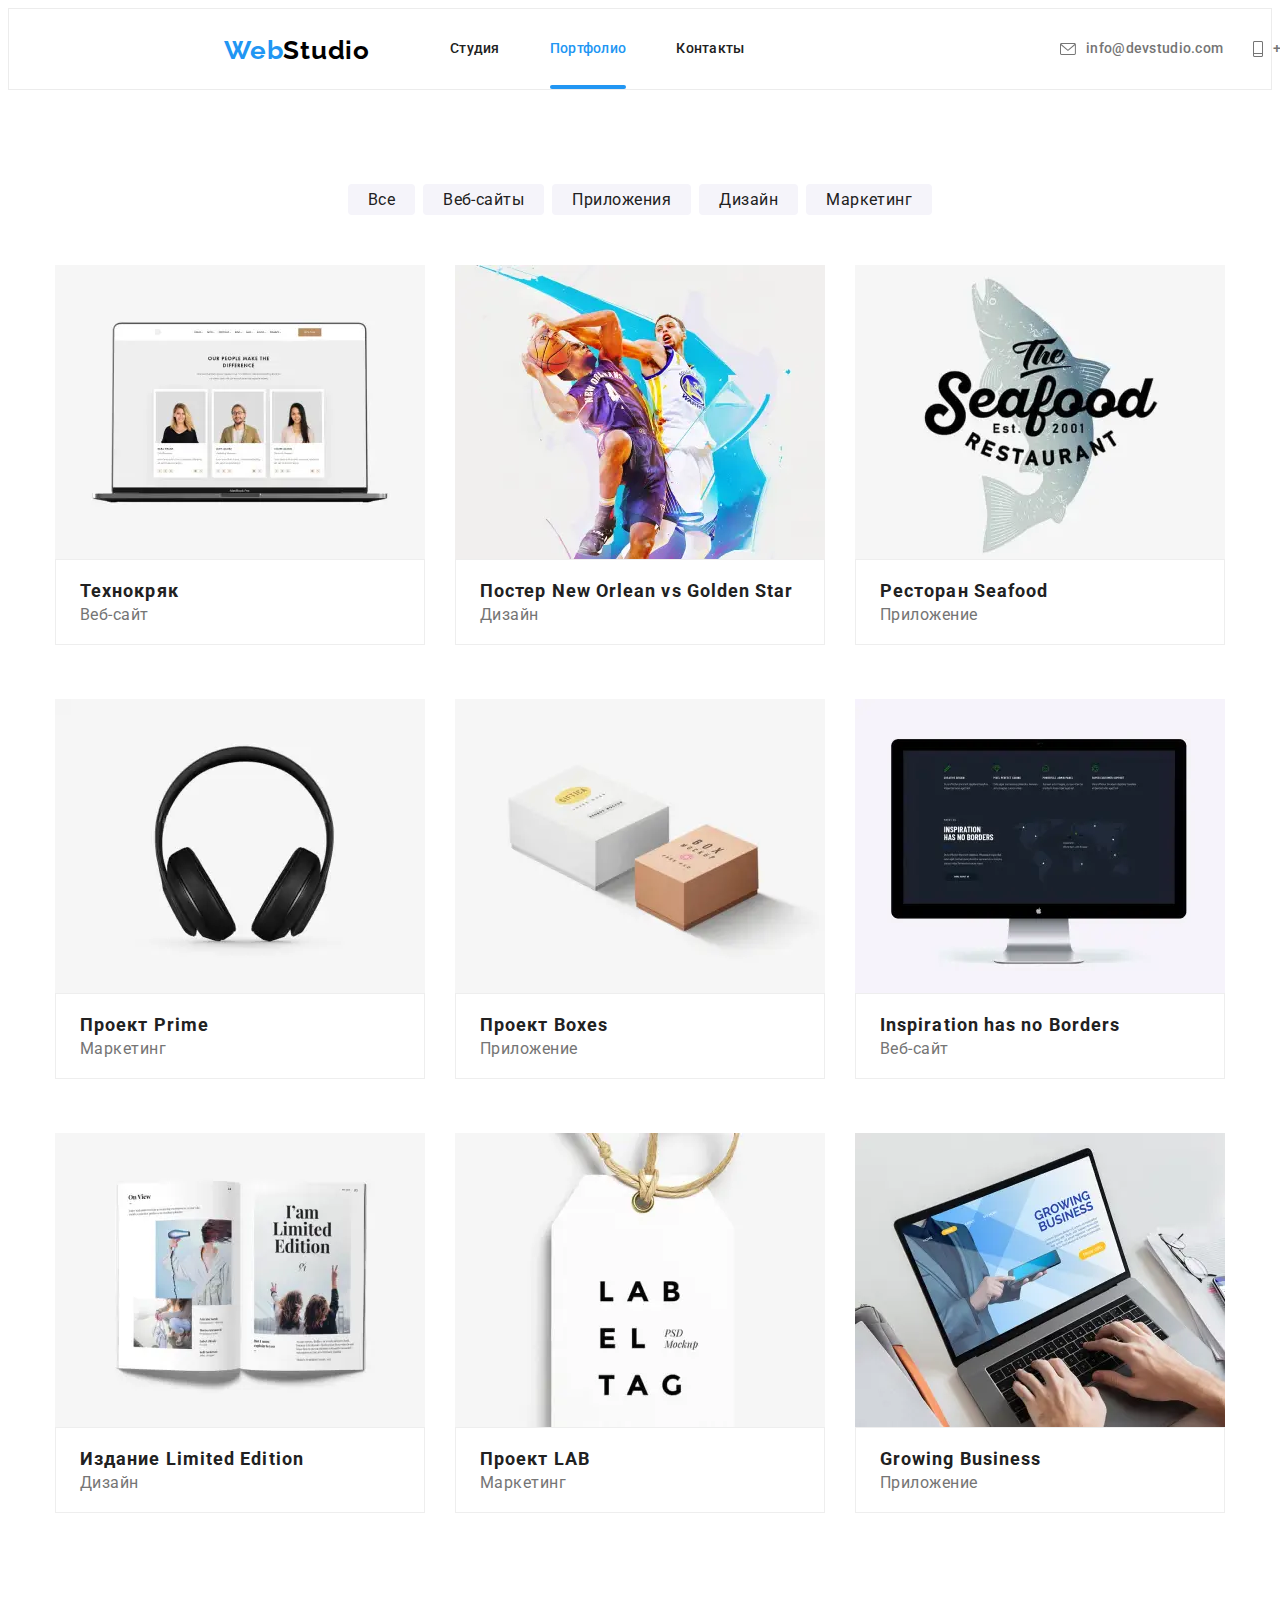
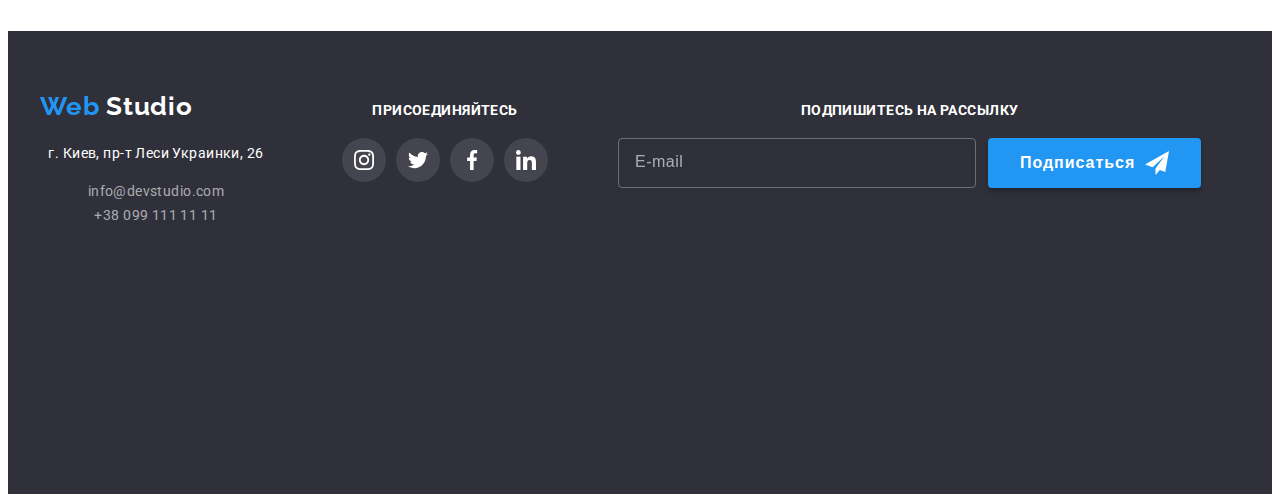
==== commit 6847ba99: "перевірена сторінка портфоліо" ====
--- a/portfolio.html
+++ b/portfolio.html
@@ -86,8 +86,8 @@
         <div class="mobile-menu" data-menu>
             <button type="button" class="btn-close-modal" data-menu-close></button>
             <ul class="site-nav list">
-                <li class="nav-list-item"><a href="./index.html" class="link current">Студия</a></li>
-                <li class="nav-list-item"><a href="./portfolio.html" class="link ">Портфолио</a></li>
+                <li class="nav-list-item"><a href="./index.html" class="link ">Студия</a></li>
+                <li class="nav-list-item"><a href="./portfolio.html" class="link current-mobile">Портфолио</a></li>
                 <li class="nav-list-item"><a href="" class="link">Контакты</a></li>
             </ul>
             <ul class="nav-adress list">
@@ -137,27 +137,20 @@
                                 <div class="category-thumb">
 
                                     <picture>
-                                        <source
-                                            srcset="./images/portfolio-category/technokriak-desktop@x1.webp 1x, ./images/portfolio-category/technokriak-desktop@x2.webp 2x"
-                                            media="(min-width: 1200)" type="webp">
-                                        <source
-                                            srcset="./images/portfolio-category/technokriak-desktop@x1.jpg 1x, ./images/portfolio-category/technokriak-desktop@x2.jpg 2x"
-                                            media="(min-width: 1200)" >
-
-                                        <source
-                                            srcset="./images/portfolio-category/technokriak-tablet@x1.webp 1x, ./images/portfolio-category/technokriak-tablet@x2.webp 2x"
-                                            media="(min-width: 768px)" type="webp">
-
-                                        <source 
-                                            srcset="./images/portfolio-category/technokriak-tablet@x1.jpg 1x, ./images/portfolio-category/technokriak-tablet@x2.jpg 2x"
+                                        <source srcset="./images/portfolio-category/technokriak-desktop@x1.webp 1x, ./images/portfolio-category/technokriak-desktop@x2.webp 2x" media="(min-width: 1200px)" type="image/webp">
+
+                                        <source srcset="./images/portfolio-category/technokriak-desktop@x1.jpg 1x, ./images/portfolio-category/technokriak-desktop@x2.jpg 2x" media="(min-width: 1200px)" >
+
+                                        <source srcset="./images/portfolio-category/technokriak-tablet@x1.webp 1x, ./images/portfolio-category/technokriak-tablet@x2.webp 2x"
+                                            media="(min-width: 768px)" type="image/webp">
+
+                                        <source srcset="./images/portfolio-category/technokriak-tablet@x1.jpg 1x, ./images/portfolio-category/technokriak-tablet@x2.jpg 2x"
                                             media="(min-width: 768px)">
 
-                                        <source
-                                            srcset="./images/portfolio-category/technokriak-mobile@x1.webp 1x, ./images/portfolio-category/technokriak-mobile@x2.webp 2x"
-                                            media="(min-width: 480px)" type="webp">
-
-                                        <source 
-                                            srcset="./images/portfolio-category/technokriak-mobile@x1.jpg 1x, ./images/portfolio-category/technokriak-mobile@x2.jpg 2x"
+                                        <source srcset="./images/portfolio-category/technokriak-mobile@x1.webp 1x, ./images/portfolio-category/technokriak-mobile@x2.webp 2x"
+                                            media="(min-width: 480px)" type="image/webp">
+
+                                        <source srcset="./images/portfolio-category/technokriak-mobile@x1.jpg 1x, ./images/portfolio-category/technokriak-mobile@x2.jpg 2x"
                                             media="(min-width: 480px)">
 
                                         <img src="./images/portfolio-category/technokriak-mobile@x1.jpg" class="image-category" alt="ноутбук з відкритим сайтом">
@@ -185,24 +178,18 @@
                         <a href="" class="portfolio-link">
                             <div class="category-thumb">
                                 <picture>
-                                    <source
-                                        srcset="./images/portfolio-category/design-desktop@x1.webp 1x, ./images/portfolio-category/design-desktop@x2.webp 2x"
-                                        media="(min-width: 1200px)" type="webp">
-                                    <source
-                                        srcset="./images/portfolio-category/design-desktop@x1.jpg 1x, ./images/portfolio-category/design-desktop@x2.jpg 2x"
-                                        media="(min-width: 1200px)">
-                                    <source
-                                        srcset="./images/portfolio-category/design-tablet@x1.webp 1x, ./images/portfolio-category/design-tablet@x2.webp 2x"
-                                        media="(min-width: 768px)" type="webp">
-                                    <source
-                                        srcset="./images/portfolio-category/design-tablet@x1.jpg 1x, ./images/portfolio-category/design-tablet@x2.jpg 2x"
+                                    <source srcset="./images/portfolio-category/design-desktop@x1.webp 1x, ./images/portfolio-category/design-desktop@x2.webp 2x"
+                                        media="(min-width: 1200px)" type="image/webp">
+                                    <source srcset="./images/portfolio-category/design-desktop@x1.jpg 1x, ./images/portfolio-category/design-desktop@x2.jpg 2x"
+                                        media="(min-width: 1200px)">
+                                    <source srcset="./images/portfolio-category/design-tablet@x1.webp 1x, ./images/portfolio-category/design-tablet@x2.webp 2x"
+                                        media="(min-width: 768px)" type="image/webp">
+                                    <source srcset="./images/portfolio-category/design-tablet@x1.jpg 1x, ./images/portfolio-category/design-tablet@x2.jpg 2x"
                                         media="(min-width: 768px)">
                                     
-                                    <source
-                                        srcset="./images/portfolio-category/design-mobile@x1.webp 1x, ./images/portfolio-category/design-mobile@x2.webp 2x"
-                                        media="(min-width: 480px)" type="webp">
-                                    <source
-                                        srcset="./images/portfolio-category/design-mobile@x1.jpg 1x, ./images/portfolio-category/design-mobile@x2.jpg 2x"
+                                    <source srcset="./images/portfolio-category/design-mobile@x1.webp 1x, ./images/portfolio-category/design-mobile@x2.webp 2x"
+                                        media="(min-width: 480px)" type="image/webp">
+                                    <source srcset="./images/portfolio-category/design-mobile@x1.jpg 1x, ./images/portfolio-category/design-mobile@x2.jpg 2x"
                                         media="(min-width: 480px)">
 
                                     <img src="./images/portfolio-category/design-mobile@x1.jpg" class="image-category" alt="баскетболісти">
@@ -229,23 +216,17 @@
                         <a href="" class="portfolio-link">
                             <div class="category-thumb">
                                 <picture>
-                                    <source
-                                        srcset="./images/portfolio-category/restoran-desktop@x1.webp 1x, ./images/portfolio-category/restoran-desktop@x2.webp 2x"
-                                        media="(min-width: 1200px)" type="webp">
-                                    <source
-                                        srcset="./images/portfolio-category/restoran-desktop@x1.jpg 1x, ./images/portfolio-category/restoran-desktop@x2.jpg 2x"
-                                        media="(min-width: 1200px)">
-                                    <source
-                                        srcset="./images/portfolio-category/restoran-tablet@x1.webp 1x, ./images/portfolio-category/restoran-tablet@x2.webp 2x"
-                                        media="(min-width: 768px)" type="webp">
-                                    <source
-                                        srcset="./images/portfolio-category/restoran-tablet@x1.jpg 1x, ./images/portfolio-category/restoran-tablet@x2.jpg 2x"
-                                        media="(min-width: 768px)">
-                                    <source
-                                        srcset="./images/portfolio-category/restoran-mobile@x1.webp 1x, ./images/portfolio-category/restoran-mobile@x2.webp 2x"
-                                        media="(min-width: 480px)" type="webp">
-                                    <source
-                                        srcset="./images/portfolio-category/restoran-mobile@x1.jpg 1x, ./images/portfolio-category/restoran-mobile@x2.jpg 2x"
+                                    <source srcset="./images/portfolio-category/restoran-desktop@x1.webp 1x, ./images/portfolio-category/restoran-desktop@x2.webp 2x"
+                                        media="(min-width: 1200px)" type="image/webp">
+                                    <source srcset="./images/portfolio-category/restoran-desktop@x1.jpg 1x, ./images/portfolio-category/restoran-desktop@x2.jpg 2x"
+                                        media="(min-width: 1200px)">
+                                    <source srcset="./images/portfolio-category/restoran-tablet@x1.webp 1x, ./images/portfolio-category/restoran-tablet@x2.webp 2x"
+                                        media="(min-width: 768px)" type="image/webp">
+                                    <source srcset="./images/portfolio-category/restoran-tablet@x1.jpg 1x, ./images/portfolio-category/restoran-tablet@x2.jpg 2x"
+                                        media="(min-width: 768px)">
+                                    <source srcset="./images/portfolio-category/restoran-mobile@x1.webp 1x, ./images/portfolio-category/restoran-mobile@x2.webp 2x"
+                                        media="(min-width: 480px)" type="image/webp">
+                                    <source srcset="./images/portfolio-category/restoran-mobile@x1.jpg 1x, ./images/portfolio-category/restoran-mobile@x2.jpg 2x"
                                         media="(min-width: 480px)">
                                     
                                     <img src="./images/portfolio-category/restoran-mobile@x1.jpg" class="image-category" alt="логотип ресторану">
@@ -272,23 +253,17 @@
                         <a href="" class="portfolio-link">
                             <div class="category-thumb">   
                                 <picture>
-                                    <source
-                                        srcset="./images/portfolio-category/marketing-desktop@x1.webp 1x, ./images/portfolio-category/marketing-desktop@x2.webp 2x"
-                                        media="(min-width: 1200px)" type="webp">
-                                    <source
-                                        srcset="./images/portfolio-category/marketing-desktop@x1.jpg 1x, ./images/portfolio-category/marketing-desktop@x2.jpg 2x"
-                                        media="(min-width: 1200px)">
-                                    <source
-                                        srcset="./images/portfolio-category/marketing-tablet@x1.webp 1x, ./images/portfolio-category/marketing-tablet@x2.webp 2x"
-                                        media="(min-width: 768px)" type="webp">
-                                    <source
-                                        srcset="./images/portfolio-category/marketing-tablet@x1.jpg 1x, ./images/portfolio-category/marketing-tablet@x2.jpg 2x"
-                                        media="(min-width: 768px)">
-                                    <source
-                                        srcset="./images/portfolio-category/marketing-mobile@x1.webp 1x, ./images/portfolio-category/marketing-mobile@x2.webp 2x"
-                                        media="(min-width: 480px)" type="webp">
-                                    <source
-                                        srcset="./images/portfolio-category/marketing-mobile@x1.jpg 1x, ./images/portfolio-category/marketing-mobile@x2.jpg 2x"
+                                    <source srcset="./images/portfolio-category/marketing-desktop@x1.webp 1x, ./images/portfolio-category/marketing-desktop@x2.webp 2x"
+                                        media="(min-width: 1200px)" type="image/webp">
+                                    <source srcset="./images/portfolio-category/marketing-desktop@x1.jpg 1x, ./images/portfolio-category/marketing-desktop@x2.jpg 2x"
+                                        media="(min-width: 1200px)">
+                                    <source srcset="./images/portfolio-category/marketing-tablet@x1.webp 1x, ./images/portfolio-category/marketing-tablet@x2.webp 2x"
+                                        media="(min-width: 768px)" type="image/webp">
+                                    <source srcset="./images/portfolio-category/marketing-tablet@x1.jpg 1x, ./images/portfolio-category/marketing-tablet@x2.jpg 2x"
+                                        media="(min-width: 768px)">
+                                    <source srcset="./images/portfolio-category/marketing-mobile@x1.webp 1x, ./images/portfolio-category/marketing-mobile@x2.webp 2x"
+                                        media="(min-width: 480px)" type="image/webp">
+                                    <source srcset="./images/portfolio-category/marketing-mobile@x1.jpg 1x, ./images/portfolio-category/marketing-mobile@x2.jpg 2x"
                                         media="(min-width: 480px)">
                                 
                                     <img src="./images/portfolio-category/marketing-mobile@x1.jpg" class="image-category" alt="навушники">
@@ -316,23 +291,17 @@
                         <a href="" class="portfolio-link">
                             <div class="category-thumb">
                                 <picture>
-                                    <source
-                                        srcset="./images/portfolio-category/boxes-desktop@x1.webp 1x, ./images/portfolio-category/boxes-desktop@x2.webp 2x"
-                                        media="(min-width: 1200px)" type="webp">
-                                    <source
-                                        srcset="./images/portfolio-category/boxes-desktop@x1.jpg 1x, ./images/portfolio-category/boxes-desktop@x2.jpg 2x"
-                                        media="(min-width: 1200px)">
-                                    <source
-                                        srcset="./images/portfolio-category/boxes-tablet@x1.webp 1x, ./images/portfolio-category/boxes-tablet@x2.webp 2x"
-                                        media="(min-width: 768px)" type="webp">
-                                    <source
-                                        srcset="./images/portfolio-category/boxes-tablet@x1.jpg 1x, ./images/portfolio-category/boxes-tablet@x2.jpg 2x"
-                                        media="(min-width: 768px)">
-                                    <source
-                                        srcset="./images/portfolio-category/boxes-mobile@x1.webp 1x, ./images/portfolio-category/boxes-mobile@x2.webp 2x"
-                                        media="(min-width: 480px)" type="webp">
-                                    <source
-                                        srcset="./images/portfolio-category/boxes-mobile@x1.jpg 1x, ./images/portfolio-category/boxes-mobile@x2.jpg 2x"
+                                    <source srcset="./images/portfolio-category/boxes-desktop@x1.webp 1x, ./images/portfolio-category/boxes-desktop@x2.webp 2x"
+                                        media="(min-width: 1200px)" type="image/webp">
+                                    <source srcset="./images/portfolio-category/boxes-desktop@x1.jpg 1x, ./images/portfolio-category/boxes-desktop@x2.jpg 2x"
+                                        media="(min-width: 1200px)">
+                                    <source srcset="./images/portfolio-category/boxes-tablet@x1.webp 1x, ./images/portfolio-category/boxes-tablet@x2.webp 2x"
+                                        media="(min-width: 768px)" type="image/webp">
+                                    <source srcset="./images/portfolio-category/boxes-tablet@x1.jpg 1x, ./images/portfolio-category/boxes-tablet@x2.jpg 2x"
+                                        media="(min-width: 768px)">
+                                    <source srcset="./images/portfolio-category/boxes-mobile@x1.webp 1x, ./images/portfolio-category/boxes-mobile@x2.webp 2x"
+                                        media="(min-width: 480px)" type="image/webp">
+                                    <source srcset="./images/portfolio-category/boxes-mobile@x1.jpg 1x, ./images/portfolio-category/boxes-mobile@x2.jpg 2x"
                                         media="(min-width: 480px)">
                                 
                                     <img src="./images/portfolio-category/boxes-mobile@x1.jpg.jpg" class="image-category" alt="коробки від товару">
@@ -360,23 +329,18 @@
                             <div class="category-thumb">
 
                                 <picture>
-                                    <source
-                                        srcset="./images/portfolio-category/inspiration-desktop@x1.webp 1x, ./images/portfolio-category/inspiration-desktop@x2.webp 2x"
-                                        media="(min-width: 1200px)" type="webp">
-                                    <source
-                                        srcset="./images/portfolio-category/inspiration-desktop@x1.jpg 1x, ./images/portfolio-category/inspiration-desktop@x2.jpg 2x"
-                                        media="(min-width: 1200px)">
-                                    <source
-                                        srcset="./images/portfolio-category/inspiration-tablet@x1.webp 1x, ./images/portfolio-category/inspiration-tablet@x2.webp 2x"
-                                        media="(min-width: 768px)" type="webp">
+                                    <source srcset="./images/portfolio-category/inspiration-desktop@x1.webp 1x, ./images/portfolio-category/inspiration-desktop@x2.webp 2x"
+                                        media="(min-width: 1200px)" type="image/webp">
+                                    <source srcset="./images/portfolio-category/inspiration-desktop@x1.jpg 1x, ./images/portfolio-category/inspiration-desktop@x2.jpg 2x"
+                                        media="(min-width: 1200px)">
+                                    <source srcset="./images/portfolio-category/inspiration-tablet@x1.webp 1x, ./images/portfolio-category/inspiration-tablet@x2.webp 2x"
+                                        media="(min-width: 768px)" type="image/webp">
                                     <source
                                         srcset="./images/portfolio-category/inspiration-tablet@x1.jpg 1x, ./images/portfolio-category/inspiration-tablet@x2.jpg 2x"
                                         media="(min-width: 768px)">
-                                    <source
-                                        srcset="./images/portfolio-category/inspiration-mobile@x1.webp 1x, ./images/portfolio-category/inspiration-mobile@x2.webp 2x"
-                                        media="(min-width: 480px)" type="webp">
-                                    <source
-                                        srcset="./images/portfolio-category/inspiration-mobile@x1.jpg 1x, ./images/portfolio-category/inspiration-mobile@x2.jpg 2x"
+                                    <source srcset="./images/portfolio-category/inspiration-mobile@x1.webp 1x, ./images/portfolio-category/inspiration-mobile@x2.webp 2x"
+                                        media="(min-width: 480px)" type="image/webp">
+                                    <source srcset="./images/portfolio-category/inspiration-mobile@x1.jpg 1x, ./images/portfolio-category/inspiration-mobile@x2.jpg 2x"
                                         media="(min-width: 480px)">
                                 
                                     <img src="./images/portfolio-category/inspiration-mobile@x1.jpg" class="image-category" alt="монітор від Apple">
@@ -404,23 +368,17 @@
                         <a href="" class="portfolio-link">
                             <div class="category-thumb">
                                 <picture>
-                                    <source
-                                        srcset="./images/portfolio-category/design-book-desktop@x1.webp 1x, ./images/portfolio-category/design-book-desktop@x2.webp 2x"
-                                        media="(min-width: 1200px)" type="webp">
-                                    <source
-                                        srcset="./images/portfolio-category/design-book-desktop@x1.jpg 1x, ./images/portfolio-category/design-book-desktop@x2.jpg 2x"
-                                        media="(min-width: 1200px)">
-                                    <source
-                                        srcset="./images/portfolio-category/design-book-tablet@x1.webp 1x, ./images/portfolio-category/design-book-tablet@x2.webp 2x"
-                                        media="(min-width: 768px)" type="webp">
-                                    <source
-                                        srcset="./images/portfolio-category/design-book-tablet@x1.jpg 1x, ./images/portfolio-category/design-book-tablet@x2.jpg 2x"
-                                        media="(min-width: 768px)">
-                                    <source
-                                        srcset="./images/portfolio-category/design-book-mobile@x1.webp 1x, ./images/portfolio-category/design-book-mobile@x2.webp 2x"
-                                        media="(min-width: 480px)" type="webp">
-                                    <source
-                                        srcset="./images/portfolio-category/design-book-mobile@x1.jpg 1x, ./images/portfolio-category/design-book-mobile@x2.jpg 2x"
+                                    <source srcset="./images/portfolio-category/design-book-desktop@x1.webp 1x, ./images/portfolio-category/design-book-desktop@x2.webp 2x"
+                                        media="(min-width: 1200px)" type="image/webp">
+                                    <source srcset="./images/portfolio-category/design-book-desktop@x1.jpg 1x, ./images/portfolio-category/design-book-desktop@x2.jpg 2x"
+                                        media="(min-width: 1200px)">
+                                    <source srcset="./images/portfolio-category/design-book-tablet@x1.webp 1x, ./images/portfolio-category/design-book-tablet@x2.webp 2x"
+                                        media="(min-width: 768px)" type="image/webp">
+                                    <source srcset="./images/portfolio-category/design-book-tablet@x1.jpg 1x, ./images/portfolio-category/design-book-tablet@x2.jpg 2x"
+                                        media="(min-width: 768px)">
+                                    <source srcset="./images/portfolio-category/design-book-mobile@x1.webp 1x, ./images/portfolio-category/design-book-mobile@x2.webp 2x"
+                                        media="(min-width: 480px)" type="image/webp">
+                                    <source srcset="./images/portfolio-category/design-book-mobile@x1.jpg 1x, ./images/portfolio-category/design-book-mobile@x2.jpg 2x"
                                         media="(min-width: 480px)">
                                 
                                     <img src="./images/portfolio-category/design-book-mobile@x1.jpg" class="image-category" alt="відкрита книжка">
@@ -448,23 +406,17 @@
                         <a href="" class="portfolio-link">
                             <div class="category-thumb">
                                 <picture>
-                                    <source
-                                        srcset="./images/portfolio-category/project-lab-desktop@x1.webp 1x, ./images/portfolio-category/project-lab-desktop@x2.webp 2x"
-                                        media="(min-width: 1200px)" type="webp">
-                                    <source
-                                        srcset="./images/portfolio-category/project-lab-desktop@x1.jpg 1x, ./images/portfolio-category/project-lab-desktop@x2.jpg 2x"
-                                        media="(min-width: 1200px)">
-                                    <source
-                                        srcset="./images/portfolio-category/project-lab-tablet@x1.webp 1x, ./images/portfolio-category/dproject-lab-tablet@x2.webp 2x"
-                                        media="(min-width: 768px)" type="webp">
-                                    <source
-                                        srcset="./images/portfolio-category/project-lab-tablet@x1.jpg 1x, ./images/portfolio-category/project-lab-tablet@x2.jpg 2x"
-                                        media="(min-width: 768px)">
-                                    <source
-                                        srcset="./images/portfolio-category/project-lab-mobile@x1.webp 1x, ./images/portfolio-category/project-lab-mobile@x2.webp 2x"
-                                        media="(min-width: 480px)" type="webp">
-                                    <source
-                                        srcset="./images/portfolio-category/project-lab-mobile@x1.jpg 1x, ./images/portfolio-category/project-lab-mobile@x2.jpg 2x"
+                                    <source srcset="./images/portfolio-category/project-lab-desktop@x1.webp 1x, ./images/portfolio-category/project-lab-desktop@x2.webp 2x"
+                                        media="(min-width: 1200px)" type="image/webp">
+                                    <source srcset="./images/portfolio-category/project-lab-desktop@x1.jpg 1x, ./images/portfolio-category/project-lab-desktop@x2.jpg 2x"
+                                        media="(min-width: 1200px)">
+                                    <source srcset="./images/portfolio-category/project-lab-tablet@x1.webp 1x, ./images/portfolio-category/dproject-lab-tablet@x2.webp 2x"
+                                        media="(min-width: 768px)" type="image/webp">
+                                    <source srcset="./images/portfolio-category/project-lab-tablet@x1.jpg 1x, ./images/portfolio-category/project-lab-tablet@x2.jpg 2x"
+                                        media="(min-width: 768px)">
+                                    <source srcset="./images/portfolio-category/project-lab-mobile@x1.webp 1x, ./images/portfolio-category/project-lab-mobile@x2.webp 2x"
+                                        media="(min-width: 480px)" type="image/webp">
+                                    <source srcset="./images/portfolio-category/project-lab-mobile@x1.jpg 1x, ./images/portfolio-category/project-lab-mobile@x2.jpg 2x"
                                         media="(min-width: 480px)">
                                 
                                 <img src="./images/portfolio-category/project-lab-mobile@x1.jpg" class="image-category" alt="бірка бренду">
@@ -491,23 +443,17 @@
                         <a href="" class="portfolio-link">
                             <div class="category-thumb">
                                 <picture>
-                                    <source
-                                        srcset="./images/portfolio-category/growing-business-desktop@x1.webp 1x, ./images/portfolio-category/growing-business-desktop@x2.webp 2x"
-                                        media="(min-width: 1200px)" type="webp">
-                                    <source
-                                        srcset="./images/portfolio-category/growing-business-desktop@x1.jpg 1x, ./images/portfolio-category/growing-business-desktop@x2.jpg 2x"
-                                        media="(min-width: 1200px)">
-                                    <source
-                                        srcset="./images/portfolio-category/growing-business-tablet@x1.webp 1x, ./images/portfolio-category/growing-business-tablet@x2.webp 2x"
-                                        media="(min-width: 768px)" type="webp">
-                                    <source
-                                        srcset="./images/portfolio-category/growing-business-tablet@x1.jpg 1x, ./images/portfolio-category/growing-business-tablet@x2.jpg 2x"
-                                        media="(min-width: 768px)">
-                                    <source
-                                        srcset="./images/portfolio-category/growing-business-mobile@x1.webp 1x, ./images/portfolio-category/growing-business-mobile@x2.webp 2x"
-                                        media="(min-width: 480px)" type="webp">
-                                    <source
-                                        srcset="./images/portfolio-category/growing-business-mobile@x1.jpg 1x, ./images/portfolio-category/growing-business-mobile@x2.jpg 2x"
+                                    <source srcset="./images/portfolio-category/growing-business-desktop@x1.webp 1x, ./images/portfolio-category/growing-business-desktop@x2.webp 2x"
+                                        media="(min-width: 1200px)" type="image/webp">
+                                    <source srcset="./images/portfolio-category/growing-business-desktop@x1.jpg 1x, ./images/portfolio-category/growing-business-desktop@x2.jpg 2x"
+                                        media="(min-width: 1200px)">
+                                    <source srcset="./images/portfolio-category/growing-business-tablet@x1.webp 1x, ./images/portfolio-category/growing-business-tablet@x2.webp 2x"
+                                        media="(min-width: 768px)" type="image/webp">
+                                    <source srcset="./images/portfolio-category/growing-business-tablet@x1.jpg 1x, ./images/portfolio-category/growing-business-tablet@x2.jpg 2x"
+                                        media="(min-width: 768px)">
+                                    <source srcset="./images/portfolio-category/growing-business-mobile@x1.webp 1x, ./images/portfolio-category/growing-business-mobile@x2.webp 2x"
+                                        media="(min-width: 480px)" type="image/webp">
+                                    <source srcset="./images/portfolio-category/growing-business-mobile@x1.jpg 1x, ./images/portfolio-category/growing-business-mobile@x2.jpg 2x"
                                         media="(min-width: 480px)">
                                 
                                     <img src="./images/portfolio-category/growing-business-mobile@x1.jpg" class="image-category" alt="ноутбук з відкритим сайтом">
--- a/css/portfolio.min.css
+++ b/css/portfolio.min.css
@@ -1,2 +1,2 @@
-:root{--logo-black-color: #000000;--primary-text-color: #757575;--background-section-color: #f5f4fa;--title-text-color: #212121;--input-border-color: rgba(21, 21, 21, 0.2);--accent-color: #2196f3;--category-text-background: rgba(33, 150, 243, 0.9);--primary-white-color: #ffffff;--footer-background-color: #2f303a;--works-discription-color: rgba(47, 48, 58, 0.8);--footer-adress-color: rgba(255, 255, 255, 0.6);--footer-input-border: rgba(255, 255, 255, 0.3);--header-line-color: #ececec;--border-line-color: #eeeeee;--content-team-shadow-v1: rgba(0, 0, 0, 20%);--content-team-shadow-v2: rgba(0, 0, 0, 14%);--content-team-shadow-v3: rgba(0, 0, 0, 12%);--hero-overlay-color: rgba(47, 48, 58, 40%);--social-icon-color: #afb1b8;--footer-social-icon: rgba(255, 255, 255, 10%);--backdrop-color: rgba(0, 0, 0, 0.2);--cheked-policy-border: rgba(33, 33, 33, 1);--message-text-color: rgba(117, 117, 117, 0.5);--placeholder-footer-text: rgba(255, 255, 255, 0.6);--sen-btn-bcg-color: #188ce8}.visually-hidden{position:absolute;clip:rect(1px, 1px, 1px, 1px);padding:0px;border:0px;height:1px;width:1px;overflow:hidden}.visually-hidden{position:absolute;clip:rect(1px, 1px, 1px, 1px);padding:0px;border:0px;height:1px;width:1px;overflow:hidden}html{box-sizing:border-box}*,*::after,*::before{box-sizing:inherit}body{color:var(--primary-text-color);font-family:Roboto, sans-serif}img{display:block}.container{margin-top:0px;margin-bottom:0px}@media screen and (min-width: 1200px){.container{padding:118px 15px}}@media screen and (min-width: 480px){.hero .container{width:480px;height:400px;padding:118px 60px}}@media screen and (min-width: 768px){.hero .container{width:738px;height:400px}}@media screen and (min-width: 1200px){.hero .container{width:1200px;height:600px;margin:0;margin-left:auto;margin-right:auto;padding:200px 15px;margin-bottom:94px}}@media screen and (min-width: 480px){footer .container{width:480px;height:603px;padding:60px 15px}}@media screen and (min-width: 768px){footer .container{width:768px;height:463px;padding-top:60px;padding-bottom:60px;padding-left:76px;padding-right:76px;display:flex;flex-wrap:wrap}}@media screen and (min-width: 1200px){footer .container{min-width:1200px;display:flex;align-items:baseline;margin:0;margin-left:auto;margin-right:auto;padding:0;padding-top:60px;padding-bottom:60px}}.page-header .container{display:flex;align-items:center}@media screen and (min-width: 480px){.page-header .container{width:480px;height:60px;padding:0;padding-left:15px;padding-right:15px}}@media screen and (min-width: 768px){.page-header .container{width:768px;height:80px;padding:0;padding-left:15px;padding-right:15px}}@media screen and (min-width: 1200px){.page-header .container{min-width:1600px;height:80px;padding:0;padding-left:215px;padding-right:215px}}@media screen and (min-width: 480px){.portfolio .container{width:480px;padding-left:15px;padding-top:60px;padding-right:15px;padding-bottom:60px}}@media screen and (min-width: 768px){.portfolio .container{width:768px;padding-left:15px;padding-top:60px;padding-right:15px;padding-bottom:60px}}@media screen and (min-width: 1200px){.portfolio .container{width:1200px;padding-top:94px;padding-bottom:94px;margin-left:auto;margin-right:auto}}@media screen and (min-width: 1200px){.works .container{width:1200px;height:386px;margin:0;margin-left:auto;margin-right:auto;padding:0;padding-bottom:94px}}@media screen and (min-width: 480px){.features .container{width:450px;height:994px;margin-left:auto;margin-right:auto;margin-top:60px;margin-bottom:60px}}@media screen and (min-width: 768px){.features .container{width:738px;height:507px;margin-left:auto;margin-right:auto;margin-top:60px;margin-bottom:60px}}@media screen and (min-width: 1200px){.features .container{min-width:1170px;height:251px;margin-left:auto;margin-right:auto;margin-top:94px;margin-bottom:94px;padding:0}}@media screen and (min-width: 480px){.team .container{width:480px;height:2761px;margin:0;padding:60px 15px}}@media screen and (min-width: 768px){.team .container{width:768px;height:1285px}}@media screen and (min-width: 1200px){.team .container{min-width:1200px;height:708px;margin-left:auto;margin-right:auto}}@media screen and (min-width: 480px){.client .container{width:450px;height:393px;margin:60px 15px;padding:0}}@media screen and (min-width: 768px){.client .container{width:738px;height:273px}}@media screen and (min-width: 1200px){.client .container{min-width:1170px;height:182px;margin-left:auto;margin-right:auto}}.list{padding:0px;margin:0px;list-style:none}.logo{display:inline-block;color:var(--logo-black-color);font-family:Raleway, sans-serif;letter-spacing:0.03em;text-decoration:none}@media screen and (min-width: 480px){.logo{font-weight:700px;font-size:24px;line-height:decimal-round(1.16667, 3)}}@media screen and (min-width: 768px){.logo{margin-right:80px}}@media screen and (min-width: 1200px){.logo{font-weight:bold;font-size:26px;line-height:31px;letter-spacing:0.03em}}.logo .web{color:var(--accent-color)}@media screen and (min-width: 480px){footer .logo{display:block;width:154px;margin-top:0px;margin-right:160px;margin-bottom:20px;margin-left:160px;padding:0}}@media screen and (min-width: 768px){footer .logo{width:142px;margin:0;margin-left:auto;margin-right:204px;margin-bottom:20px}}@media screen and (min-width: 1200px){footer .logo{margin:0;width:160px;margin-bottom:20px}}@media screen and (min-width: 480px){.portfolio-list{display:flex;flex-wrap:wrap;align-items:flex-start;margin-bottom:40px}}@media screen and (min-width: 768px){.portfolio-list{justify-content:center;margin-bottom:30px}}@media screen and (min-width: 1200px){.portfolio-list{margin-bottom:50px;margin-left:auto;margin-right:auto}}@media screen and (min-width: 480px){.portfolio-list-item:not(:last-child){margin-right:8px;margin-bottom:15px}}@media screen and (min-width: 768px){.portfolio-list-item:not(:last-child){margin:0}}@media screen and (min-width: 1200px){.portfolio-list-item:not(:last-child){margin-right:8px}}.filter{padding-top:6px;padding-right:20px;padding-bottom:6px;padding-left:20px;border:0px solid var(--background-section-color);border-radius:4px;color:var(--title-text-color);background-color:var(--background-section-color);font-weight:500px;font-size:16px;line-height:decimal-round(1.625, 3);font-family:inherit;text-align:center;letter-spacing:0.03em;text-decoration:none;cursor:pointer;transition-property:color, background-color, box-shadow;transition-duration:250ms;transition-timing-function:cubic-bezier(0.4, 0, 0.2, 1)}.filter:hover,.filter:focus{color:var(--primary-white-color);background-color:var(--accent-color);box-shadow:0px 3px 1px 0px #000,0px 1px 2px 0px #000,0px 2px 2px 0px #000}.portfolio-link{display:block;text-decoration:none;transition-property:box-shadow;transition-duration:250ms;transition-timing-function:cubic-bezier(0.4, 0, 0.2, 1)}.portfolio-link:hover,.portfolio-link:focus{box-shadow:0px 1px 1px 0px #000,0px 4px 4px 0px #000,1px 4px 6px 0px #000}.category-list{display:flex;flex-wrap:wrap;margin-right:-15px;margin-left:-15px}.category-list-item{margin-right:15px;margin-left:15px}@media screen and (min-width: 480px){.category-list-item{width:450px;height:404px}}@media screen and (min-width: 768px){.category-list-item{width:354px;height:440px}}@media screen and (min-width: 1200px){.category-list-item{width:370px;height:404px}}.category-list-item:nth-child(-n+6){margin-bottom:30px}.category-discription{padding-top:20px;padding-right:24px;padding-bottom:20px;padding-left:24px;background-color:var(--primary-white-color);border:1px solid var(--border-line-color)}.category{margin-top:0px;margin-bottom:4px;color:var(--title-text-color);font-weight:700px;font-size:18px;line-height:decimal-round(2, 3);letter-spacing:0.06em;text-decoration:none}.category-name{margin-top:0px;margin-bottom:0px;color:var(--primary-text-color);font-weight:400px;font-size:16px;line-height:decimal-round(1.875, 3);letter-spacing:0.03em}.category-thumb{position:relative;overflow:hidden}.category-text{position:absolute;width:100%;height:100%;top:0;left:0;transform:translateY(100%);display:block;margin-top:0;margin-bottom:0;padding-top:63px;padding-right:24px;padding-bottom:63px;padding-left:24px;font-weight:400px;font-size:18px;line-height:decimal-round(1.55556, 3);letter-spacing:0.03em;color:var(--primary-white-color);background-color:var(--category-text-background);transition-property:transform;transition-duration:250ms;transition-timing-function:cubic-bezier(0.4, 0, 0.2, 1)}.portfolio-link:hover .category-text,.portfolio-link:focus .category-text{transform:translateY(0)}.page-header{border:1px solid var(--header-line-color)}@media screen and (min-width: 480px){.navigation{padding:0;width:134px;height:28px;margin-right:276px}}@media screen and (min-width: 768px){.navigation{display:flex;padding:0;margin-right:94px}}@media screen and (min-width: 1200px){.navigation{display:flex;padding:0}}@media screen and (min-width: 480px){.burger-btn{display:block;background-color:transparent;border:none;padding:0;margin-top:10px;margin-bottom:10px}.burger-btn :hover,.burger-btn :focus{fill:var(--accent-color)}}@media screen and (min-width: 767px){.burger-btn{display:none}}.burger-icon{width:40px;height:40px;fill:var(--logo-black-color)}@media screen and (min-width: 480px){.mobile-menu{position:absolute;width:100%;max-width:480px;height:100vh;top:0;left:50%;transform:translateX(-50%) translateY(-100%);background-color:var(--primary-white-color);padding:48px 40px;transition:transform 250ms cubic-bezier(0.4, 0, 0.2, 1)}}@media screen and (min-width: 768px){.mobile-menu{display:none}}@media screen and (min-width: 480px){.mobile-menu .site-nav{display:block;margin:0;margin-left:auto;align-items:center}}@media screen and (min-width: 768px){.mobile-menu .site-nav{display:none}}.mobile-menu .link{color:var(--primary-text-color);font-weight:500;font-size:40px;line-height:1.175;letter-spacing:0.02em;text-decoration:none;transition-property:color;transition-duration:250ms;transition-timing-function:cubic-bezier(0.4, 0, 0.2, 1)}.mobile-menu .link:hover,.mobile-menu .link:focus{color:var(--accent-color)}@media screen and (max-width: 1199px){.mobile-menu .nav-adress{display:none}}@media screen and (min-width: 480px){.mobile-menu .nav-adress{display:block;margin:0;margin-top:300px;margin-left:auto;align-items:center}}.mobile-menu .nav-adress-item{font-weight:500px;letter-spacing:0.02em;text-decoration:none;transition-property:color;transition-duration:250ms;transition-timing-function:cubic-bezier(0.4, 0, 0.2, 1)}.mobile-menu .nav-adress-item :first-child{margin-bottom:32px;font-size:34px;line-height:1.176;color:var(--accent-color)}.mobile-menu .nav-adress-item :last-child{font-size:24px;line-height:1.167;color:var(--primary-text-color)}@media screen and (max-width: 1199px){.mobile-menu .mobile-social-list{display:none}}@media screen and (min-width: 480px){.mobile-menu .mobile-social-list{display:flex;justify-content:start;margin:0;margin-top:64px;margin-left:auto;align-items:center}.mobile-menu .mobile-social-list :not(:last-child){margin-right:20px}.mobile-menu .mobile-social-list:not(:first-child)::after{content:"";margin-left:10px;width:22px;height:0px;left:0;top:0;border:1px solid rgba(33,33,33,0.2);transform:rotate(90deg)}}.mobile-menu .mobile-social-list-item{display:inline-block}.mobile-menu .mobile-social-link{color:var(--accent-color);text-decoration:none;font-weight:500;font-size:18px;line-height:1.222;letter-spacing:0.02em}.mobile-menu.is-open{transform:translateX(-50%) translateY(0%)}@media screen and (max-width: 1199px){.site-nav{display:none}}@media screen and (min-width: 768px){.site-nav{display:flex;margin-right:80px;align-items:center;text-align:center;letter-spacing:0.02em;font-weight:500}}@media screen and (min-width: 480px){.site-nav .link{font-size:40px;line-height:1.175;padding:0}}@media screen and (min-width: 768px){.site-nav .link{display:block;padding-top:32px;padding-bottom:32px;color:var(--title-text-color);font-weight:500;font-size:14px;line-height:1.14;letter-spacing:0.02em;text-decoration:none;cursor:pointer;transition-property:color;transition-duration:250ms;transition-timing-function:cubic-bezier(0.4, 0, 0.2, 1)}.site-nav .link:hover,.site-nav .link:focus{color:var(--accent-color)}.site-nav .link.current{color:var(--accent-color);padding-bottom:0px}.site-nav .link.current::after{display:block;content:"";margin-top:28px;margin-bottom:0px;padding:0px;width:100%;height:4px;background:var(--accent-color);border-radius:2px}}@media screen and (min-width: 768px){.nav-list-item:not(:last-child){margin-right:50px}}@media screen and (max-width: 1199px){.nav-adress{display:none}}@media screen and (min-width: 768px){.nav-adress{display:block;margin-left:auto}}@media screen and (min-width: 1200px){.nav-adress{display:flex;align-items:center;text-align:center;justify-content:baseline}}.nav-adress .adress{display:flex;align-items:center;color:var(--primary-text-color);font-weight:500;letter-spacing:0.02em;text-decoration:none;transition-property:color;transition-duration:250ms;transition-timing-function:cubic-bezier(0.4, 0, 0.2, 1)}@media screen and (min-width: 768px){.nav-adress .adress{font-size:12px;line-height:1.14}}@media screen and (min-width: 1200px){.nav-adress .adress{display:flex;align-items:center;color:var(--primary-text-color);font-weight:500;font-size:14px;line-height:1.14;letter-spacing:00.02em;text-decoration:none;transition-property:color;transition-duration:250ms;transition-timing-function:cubic-bezier(0.4, 0, 0.2, 1)}.nav-adress .adress:hover,.nav-adress .adress:focus{color:var(--accent-color)}}.nav-adress .adress:hover,.nav-adress .adress:focus{color:var(--accent-color)}@media screen and (min-width: 768px){.nav-adress .nav-adress-item:not(:last-child){margin-bottom:10px}}@media screen and (min-width: 1200px){.nav-adress .nav-adress-item:not(:last-child){margin-right:30px;margin-bottom:0}}.nav-adress .mail-icon{width:16px;height:12px;margin-right:10px;fill:var(--primary-text-color);transition-property:fill;transition-duration:250ms;transition-timing-function:cubic-bezier(0.4, 0, 0.2, 1)}@media screen and (max-width: 1199px){.nav-adress .mail-icon{display:none}}@media screen and (min-width: 768px){.nav-adress .mail-icon{display:block}}@media screen and (min-width: 1200px){.nav-adress .mail-icon{display:block}}.nav-adress-item:hover .nav-adress .mail-icon,.nav-adress-item:focus .nav-adress .mail-icon{fill:var(--accent-color)}.nav-adress .tel-icon{width:10px;height:16px;margin-right:10px;fill:var(--primary-text-color);transition-property:fill;transition-duration:250ms;transition-timing-function:cubic-bezier(0.4, 0, 0.2, 1)}@media screen and (max-width: 1199px){.nav-adress .tel-icon{display:none}}@media screen and (min-width: 768px){.nav-adress .tel-icon{display:block}}@media screen and (min-width: 1200px){.nav-adress .tel-icon{display:block}}.nav-adress-item:hover .nav-adress .tel-icon,.nav-adress-item:focus .nav-adress .tel-icon{fill:var(--accent-color)}footer{background-color:var(--footer-background-color)}footer .studio{color:var(--primary-white-color)}footer .title{margin-top:0;margin-bottom:20px;font-weight:700;font-size:14px;line-height:1.142;letter-spacing:0.03em;text-transform:uppercase;color:var(--primary-white-color)}@media screen and (min-width: 480px){footer .title{display:block;text-align:center}}@media screen and (min-width: 12000px){footer .title{display:block;margin-top:0;margin-bottom:20px;font-weight:700;font-size:14px;line-height:1.142;letter-spacing:0.03em;padding:0;text-transform:uppercase;color:var(--primary-white-color)}}@media screern and (min-width: 480px){.adress-bar{margin-right:auto;margin-left:auto;align-content:center}}@media screern and (min: width 768px){.adress-bar{margin-right:76px}}@media screern and (min: width 1200px){.adress-bar{margin-right:70px}}.footer-adress{color:var(--primary-white-color);font-weight:400;font-style:normal;font-size:14px;line-height:1.71;letter-spacing:0.03em;text-decoration:none}@media screen and (min-width: 480px){.footer-adress{text-align:center;margin-bottom:60px}}@media screen and (min-width: 768px){.footer-adress{width:232px;margin-right:165px}}@media screen and (min-width: 1200px){.footer-adress{margin:0;margin-right:70px}}.office-adress-list{margin-top:0px;padding:0}.adress-list-item{padding:0}.adress-list-item :not(:last-child){margin-bottom:9px}.mail,.phone-number{color:var(--footer-adress-color);font-weight:400;font-size:14px;font-style:normal;line-height:1.71;letter-spacing:0.03em;text-decoration:none}.socail-bar{align-content:center}@media screen and (min-width: 1200px){.socail-bar{margin:0;margin-right:70px}}.socialbar-list{display:flex;justify-content:center}@media screen and (min-width: 480px){.socialbar-list{margin-left:auto;margin-right:auto;margin-bottom:60px}}.socialbar-list-item{display:flex;justify-content:center;align-items:center;width:44px;height:44px;background-color:var(--footer-social-icon);border-radius:50%}footer .socialbar-list-item:not(:last-child){margin-right:10px}.socialbar-list-link{display:flex;justify-content:center;align-items:center;width:44px;height:44px;border-radius:50%;transition-property:background-color;transition-duration:250ms;transition-timing-function:cubic-bezier(0.4, 0, 0.2, 1)}.socialbar-list-link:hover,.socialbar-list-link:focus{background-color:var(--accent-color)}.socialbar-list-icon{width:20px;height:20px;fill:var(--primary-white-color)}@media screen and (min-width: 480px){.footer-form-mail{display:flex;flex-wrap:wrap;margin-left:auto;margin-right:auto}}@media screen and (min-width: 1200px){.footer-form-mail{display:flex;flex-wrap:nowrap;align-items:baseline}}.footer-form-input{display:inline-block;border:1px solid var(--footer-input-border);background-color:rgba(255,255,255,0);box-sizing:border-box;filter:drop-shadow(0px 4px 4px rgba(0,0,0,0.15));border-radius:4px;color:var(--primary-white-color)}@media screen and (min-width: 480px){.footer-form-input{margin-left:auto;margin-right:auto;width:450px;height:50px;margin-bottom:20px}}@media screen and (min-width: 1200px){.footer-form-input{margin:0;margin-right:12px;padding-top:15px;padding-bottom:15px;padding-left:16px;width:358px;height:50px}}.footer-form-input::placeholder{display:flex;align-items:center;font-weight:400;font-size:16px;line-height:1.25;letter-spacing:0.03em;color:var(--placeholder-footer-text)}.footer-form-btn{display:flex;align-self:center;align-items:center;min-width:200px;height:50px;border:0;border-radius:4px;padding:10px 32px;color:var(--primary-white-color);background-color:var(--accent-color);font-weight:700;font-size:16px;line-height:1.87;letter-spacing:0.06em;text-decoration:none;cursor:pointer;box-shadow:0px 4px 4px rgba(0,0,0,0.25)}@media screen and (min-width: 480px){.footer-form-btn{margin-left:auto;margin-right:auto}}.footer-form-btn span{display:block;margin-right:10px}.footer-form-btn svg{width:24px;height:24px}.logo{display:inline-block;color:var(--logo-black-color);font-family:Raleway, sans-serif;letter-spacing:0.03em;text-decoration:none}@media screen and (min-width: 480px){.logo{font-weight:700px;font-size:24px;line-height:decimal-round(1.16667, 3)}}@media screen and (min-width: 768px){.logo{margin-right:80px}}@media screen and (min-width: 1200px){.logo{font-weight:bold;font-size:26px;line-height:31px;letter-spacing:0.03em}}.logo .web{color:var(--accent-color)}@media screen and (min-width: 480px){footer .logo{display:block;width:154px;margin-top:0px;margin-right:160px;margin-bottom:20px;margin-left:160px;padding:0}}@media screen and (min-width: 768px){footer .logo{width:142px;margin:0;margin-left:auto;margin-right:204px;margin-bottom:20px}}@media screen and (min-width: 1200px){footer .logo{margin:0;width:160px;margin-bottom:20px}}.page-header{border:1px solid var(--header-line-color)}@media screen and (min-width: 480px){.navigation{padding:0;width:134px;height:28px;margin-right:276px}}@media screen and (min-width: 768px){.navigation{display:flex;padding:0;margin-right:94px}}@media screen and (min-width: 1200px){.navigation{display:flex;padding:0}}@media screen and (min-width: 480px){.burger-btn{display:block;background-color:transparent;border:none;padding:0;margin-top:10px;margin-bottom:10px}.burger-btn :hover,.burger-btn :focus{fill:var(--accent-color)}}@media screen and (min-width: 767px){.burger-btn{display:none}}.burger-icon{width:40px;height:40px;fill:var(--logo-black-color)}@media screen and (min-width: 480px){.mobile-menu{position:absolute;width:100%;max-width:480px;height:100vh;top:0;left:50%;transform:translateX(-50%) translateY(-100%);background-color:var(--primary-white-color);padding:48px 40px;transition:transform 250ms cubic-bezier(0.4, 0, 0.2, 1)}}@media screen and (min-width: 768px){.mobile-menu{display:none}}@media screen and (min-width: 480px){.mobile-menu .site-nav{display:block;margin:0;margin-left:auto;align-items:center}}@media screen and (min-width: 768px){.mobile-menu .site-nav{display:none}}.mobile-menu .link{color:var(--primary-text-color);font-weight:500;font-size:40px;line-height:1.175;letter-spacing:0.02em;text-decoration:none;transition-property:color;transition-duration:250ms;transition-timing-function:cubic-bezier(0.4, 0, 0.2, 1)}.mobile-menu .link:hover,.mobile-menu .link:focus{color:var(--accent-color)}@media screen and (max-width: 1199px){.mobile-menu .nav-adress{display:none}}@media screen and (min-width: 480px){.mobile-menu .nav-adress{display:block;margin:0;margin-top:300px;margin-left:auto;align-items:center}}.mobile-menu .nav-adress-item{font-weight:500px;letter-spacing:0.02em;text-decoration:none;transition-property:color;transition-duration:250ms;transition-timing-function:cubic-bezier(0.4, 0, 0.2, 1)}.mobile-menu .nav-adress-item :first-child{margin-bottom:32px;font-size:34px;line-height:1.176;color:var(--accent-color)}.mobile-menu .nav-adress-item :last-child{font-size:24px;line-height:1.167;color:var(--primary-text-color)}@media screen and (max-width: 1199px){.mobile-menu .mobile-social-list{display:none}}@media screen and (min-width: 480px){.mobile-menu .mobile-social-list{display:flex;justify-content:start;margin:0;margin-top:64px;margin-left:auto;align-items:center}.mobile-menu .mobile-social-list :not(:last-child){margin-right:20px}.mobile-menu .mobile-social-list:not(:first-child)::after{content:"";margin-left:10px;width:22px;height:0px;left:0;top:0;border:1px solid rgba(33,33,33,0.2);transform:rotate(90deg)}}.mobile-menu .mobile-social-list-item{display:inline-block}.mobile-menu .mobile-social-link{color:var(--accent-color);text-decoration:none;font-weight:500;font-size:18px;line-height:1.222;letter-spacing:0.02em}.mobile-menu.is-open{transform:translateX(-50%) translateY(0%)}@media screen and (max-width: 1199px){.site-nav{display:none}}@media screen and (min-width: 768px){.site-nav{display:flex;margin-right:80px;align-items:center;text-align:center;letter-spacing:0.02em;font-weight:500}}@media screen and (min-width: 480px){.site-nav .link{font-size:40px;line-height:1.175;padding:0}}@media screen and (min-width: 768px){.site-nav .link{display:block;padding-top:32px;padding-bottom:32px;color:var(--title-text-color);font-weight:500;font-size:14px;line-height:1.14;letter-spacing:0.02em;text-decoration:none;cursor:pointer;transition-property:color;transition-duration:250ms;transition-timing-function:cubic-bezier(0.4, 0, 0.2, 1)}.site-nav .link:hover,.site-nav .link:focus{color:var(--accent-color)}.site-nav .link.current{color:var(--accent-color);padding-bottom:0px}.site-nav .link.current::after{display:block;content:"";margin-top:28px;margin-bottom:0px;padding:0px;width:100%;height:4px;background:var(--accent-color);border-radius:2px}}@media screen and (min-width: 768px){.nav-list-item:not(:last-child){margin-right:50px}}@media screen and (max-width: 1199px){.nav-adress{display:none}}@media screen and (min-width: 768px){.nav-adress{display:block;margin-left:auto}}@media screen and (min-width: 1200px){.nav-adress{display:flex;align-items:center;text-align:center;justify-content:baseline}}.nav-adress .adress{display:flex;align-items:center;color:var(--primary-text-color);font-weight:500;letter-spacing:0.02em;text-decoration:none;transition-property:color;transition-duration:250ms;transition-timing-function:cubic-bezier(0.4, 0, 0.2, 1)}@media screen and (min-width: 768px){.nav-adress .adress{font-size:12px;line-height:1.14}}@media screen and (min-width: 1200px){.nav-adress .adress{display:flex;align-items:center;color:var(--primary-text-color);font-weight:500;font-size:14px;line-height:1.14;letter-spacing:00.02em;text-decoration:none;transition-property:color;transition-duration:250ms;transition-timing-function:cubic-bezier(0.4, 0, 0.2, 1)}.nav-adress .adress:hover,.nav-adress .adress:focus{color:var(--accent-color)}}.nav-adress .adress:hover,.nav-adress .adress:focus{color:var(--accent-color)}@media screen and (min-width: 768px){.nav-adress .nav-adress-item:not(:last-child){margin-bottom:10px}}@media screen and (min-width: 1200px){.nav-adress .nav-adress-item:not(:last-child){margin-right:30px;margin-bottom:0}}.nav-adress .mail-icon{width:16px;height:12px;margin-right:10px;fill:var(--primary-text-color);transition-property:fill;transition-duration:250ms;transition-timing-function:cubic-bezier(0.4, 0, 0.2, 1)}@media screen and (max-width: 1199px){.nav-adress .mail-icon{display:none}}@media screen and (min-width: 768px){.nav-adress .mail-icon{display:block}}@media screen and (min-width: 1200px){.nav-adress .mail-icon{display:block}}.nav-adress-item:hover .nav-adress .mail-icon,.nav-adress-item:focus .nav-adress .mail-icon{fill:var(--accent-color)}.nav-adress .tel-icon{width:10px;height:16px;margin-right:10px;fill:var(--primary-text-color);transition-property:fill;transition-duration:250ms;transition-timing-function:cubic-bezier(0.4, 0, 0.2, 1)}@media screen and (max-width: 1199px){.nav-adress .tel-icon{display:none}}@media screen and (min-width: 768px){.nav-adress .tel-icon{display:block}}@media screen and (min-width: 1200px){.nav-adress .tel-icon{display:block}}.nav-adress-item:hover .nav-adress .tel-icon,.nav-adress-item:focus .nav-adress .tel-icon{fill:var(--accent-color)}
+:root{--logo-black-color: #000000;--primary-text-color: #757575;--background-section-color: #f5f4fa;--title-text-color: #212121;--input-border-color: rgba(21, 21, 21, 0.2);--accent-color: #2196f3;--category-text-background: rgba(33, 150, 243, 0.9);--primary-white-color: #ffffff;--footer-background-color: #2f303a;--works-discription-color: rgba(47, 48, 58, 0.8);--footer-adress-color: rgba(255, 255, 255, 0.6);--footer-input-border: rgba(255, 255, 255, 0.3);--header-line-color: #ececec;--border-line-color: #eeeeee;--content-team-shadow-v1: rgba(0, 0, 0, 20%);--content-team-shadow-v2: rgba(0, 0, 0, 14%);--content-team-shadow-v3: rgba(0, 0, 0, 12%);--hero-overlay-color: rgba(47, 48, 58, 40%);--social-icon-color: #afb1b8;--footer-social-icon: rgba(255, 255, 255, 10%);--backdrop-color: rgba(0, 0, 0, 0.2);--cheked-policy-border: rgba(33, 33, 33, 1);--message-text-color: rgba(117, 117, 117, 0.5);--placeholder-footer-text: rgba(255, 255, 255, 0.6);--sen-btn-bcg-color: #188ce8}.visually-hidden{position:absolute;clip:rect(1px, 1px, 1px, 1px);padding:0px;border:0px;height:1px;width:1px;overflow:hidden}.visually-hidden{position:absolute;clip:rect(1px, 1px, 1px, 1px);padding:0px;border:0px;height:1px;width:1px;overflow:hidden}html{box-sizing:border-box}*,*::after,*::before{box-sizing:inherit}body{color:var(--primary-text-color);font-family:Roboto, sans-serif}img{display:block}.container{margin-top:0px;margin-bottom:0px}@media screen and (min-width: 1200px){.container{padding:118px 15px}}@media screen and (min-width: 480px){.hero .container{width:480px;height:400px;padding:118px 60px}}@media screen and (min-width: 768px){.hero .container{width:738px;height:400px}}@media screen and (min-width: 1200px){.hero .container{width:1200px;height:600px;margin:0;margin-left:auto;margin-right:auto;padding:200px 15px;margin-bottom:94px}}@media screen and (min-width: 480px){footer .container{width:480px;height:603px;padding:60px 15px}}@media screen and (min-width: 768px){footer .container{width:768px;height:463px;padding-top:60px;padding-bottom:60px;padding-left:76px;padding-right:76px;display:flex;flex-wrap:wrap}}@media screen and (min-width: 1200px){footer .container{min-width:1200px;display:flex;align-items:baseline;margin:0;margin-left:auto;margin-right:auto;padding:0;padding-top:60px;padding-bottom:60px}}.page-header .container{display:flex;align-items:center}@media screen and (min-width: 480px){.page-header .container{width:480px;height:60px;padding:0;padding-left:15px;padding-right:15px}}@media screen and (min-width: 768px){.page-header .container{width:768px;height:80px;padding:0;padding-left:15px;padding-right:15px}}@media screen and (min-width: 1200px){.page-header .container{min-width:1600px;height:80px;padding:0;padding-left:215px;padding-right:215px}}@media screen and (min-width: 480px){.portfolio .container{width:480px;padding-left:15px;padding-top:60px;padding-right:15px;padding-bottom:60px}}@media screen and (min-width: 768px){.portfolio .container{width:768px;padding-left:15px;padding-top:60px;padding-right:15px;padding-bottom:60px}}@media screen and (min-width: 1200px){.portfolio .container{width:1200px;padding-top:94px;padding-bottom:94px;margin-left:auto;margin-right:auto}}@media screen and (min-width: 1200px){.works .container{width:1200px;height:386px;margin:0;margin-left:auto;margin-right:auto;padding:0;padding-bottom:94px}}@media screen and (min-width: 480px){.features .container{width:450px;height:994px;margin-left:auto;margin-right:auto;margin-top:60px;margin-bottom:60px}}@media screen and (min-width: 768px){.features .container{width:738px;height:507px;margin-left:auto;margin-right:auto;margin-top:60px;margin-bottom:60px}}@media screen and (min-width: 1200px){.features .container{min-width:1170px;height:251px;margin-left:auto;margin-right:auto;margin-top:94px;margin-bottom:94px;padding:0}}@media screen and (min-width: 480px){.team .container{width:480px;height:2761px;margin:0;padding:60px 15px}}@media screen and (min-width: 768px){.team .container{width:768px;height:1285px}}@media screen and (min-width: 1200px){.team .container{min-width:1200px;height:708px;margin-left:auto;margin-right:auto}}@media screen and (min-width: 480px){.client .container{width:450px;height:393px;margin:60px 15px;padding:0}}@media screen and (min-width: 768px){.client .container{width:738px;height:273px}}@media screen and (min-width: 1200px){.client .container{min-width:1170px;height:182px;margin-left:auto;margin-right:auto}}.list{padding:0px;margin:0px;list-style:none}.logo{display:inline-block;color:var(--logo-black-color);font-family:Raleway, sans-serif;letter-spacing:0.03em;text-decoration:none}@media screen and (min-width: 480px){.logo{font-weight:700px;font-size:24px;line-height:decimal-round(1.16667, 3)}}@media screen and (min-width: 768px){.logo{margin-right:80px}}@media screen and (min-width: 1200px){.logo{font-weight:bold;font-size:26px;line-height:31px;letter-spacing:0.03em}}.logo .web{color:var(--accent-color)}@media screen and (min-width: 480px){footer .logo{display:block;width:154px;margin-top:0px;margin-right:160px;margin-bottom:20px;margin-left:160px;padding:0}}@media screen and (min-width: 768px){footer .logo{width:142px;margin:0;margin-left:auto;margin-right:204px;margin-bottom:20px}}@media screen and (min-width: 1200px){footer .logo{margin:0;width:160px;margin-bottom:20px}}@media screen and (min-width: 480px){.portfolio-list{display:flex;flex-wrap:wrap;align-items:flex-start;margin-bottom:40px}}@media screen and (min-width: 768px){.portfolio-list{justify-content:center;margin-bottom:30px}}@media screen and (min-width: 1200px){.portfolio-list{margin-bottom:50px;margin-left:auto;margin-right:auto}}@media screen and (min-width: 480px){.portfolio-list-item:not(:last-child){margin-right:8px;margin-bottom:15px}}@media screen and (min-width: 768px){.portfolio-list-item:not(:last-child){margin:0}}@media screen and (min-width: 1200px){.portfolio-list-item:not(:last-child){margin-right:8px}}.filter{padding-top:6px;padding-right:20px;padding-bottom:6px;padding-left:20px;border:0px solid var(--background-section-color);border-radius:4px;color:var(--title-text-color);background-color:var(--background-section-color);font-weight:500px;font-size:16px;line-height:decimal-round(1.625, 3);font-family:inherit;text-align:center;letter-spacing:0.03em;text-decoration:none;cursor:pointer;transition-property:color, background-color, box-shadow;transition-duration:250ms;transition-timing-function:cubic-bezier(0.4, 0, 0.2, 1)}.filter:hover,.filter:focus{color:var(--primary-white-color);background-color:var(--accent-color);box-shadow:0px 3px 1px 0px #000,0px 1px 2px 0px #000,0px 2px 2px 0px #000}.portfolio-link{display:block;text-decoration:none;transition-property:box-shadow;transition-duration:250ms;transition-timing-function:cubic-bezier(0.4, 0, 0.2, 1)}.portfolio-link:hover,.portfolio-link:focus{box-shadow:0px 1px 1px 0px #000,0px 4px 4px 0px #000,1px 4px 6px 0px #000}.category-list{display:flex;flex-wrap:wrap;margin-right:-15px;margin-left:-15px}.category-list-item{margin-right:15px;margin-left:15px}@media screen and (min-width: 480px){.category-list-item{width:450px;height:404px}}@media screen and (min-width: 768px){.category-list-item{width:354px;height:440px}}@media screen and (min-width: 1200px){.category-list-item{width:370px;height:404px}}.category-list-item:nth-child(-n+6){margin-bottom:30px}.category-discription{padding-top:20px;padding-right:24px;padding-bottom:20px;padding-left:24px;background-color:var(--primary-white-color);border:1px solid var(--border-line-color)}.category{margin-top:0px;margin-bottom:4px;color:var(--title-text-color);font-weight:700px;font-size:18px;line-height:decimal-round(2, 3);letter-spacing:0.06em;text-decoration:none}.category-name{margin-top:0px;margin-bottom:0px;color:var(--primary-text-color);font-weight:400px;font-size:16px;line-height:decimal-round(1.875, 3);letter-spacing:0.03em}.category-thumb{position:relative;overflow:hidden}.category-text{position:absolute;width:100%;height:100%;top:0;left:0;transform:translateY(100%);display:block;margin-top:0;margin-bottom:0;padding-top:63px;padding-right:24px;padding-bottom:63px;padding-left:24px;font-weight:400px;font-size:18px;line-height:decimal-round(1.55556, 3);letter-spacing:0.03em;color:var(--primary-white-color);background-color:var(--category-text-background);transition-property:transform;transition-duration:250ms;transition-timing-function:cubic-bezier(0.4, 0, 0.2, 1)}.portfolio-link:hover .category-text,.portfolio-link:focus .category-text{transform:translateY(0)}.page-header{border:1px solid var(--header-line-color)}@media screen and (min-width: 480px){.navigation{padding:0;width:134px;height:28px;margin-right:276px}}@media screen and (min-width: 768px){.navigation{display:flex;padding:0;margin-right:94px}}@media screen and (min-width: 1200px){.navigation{display:flex;padding:0}}@media screen and (min-width: 480px){.burger-btn{display:block;background-color:transparent;border:none;padding:0;margin-top:10px;margin-bottom:10px}.burger-btn :hover,.burger-btn :focus{fill:var(--accent-color)}}@media screen and (min-width: 767px){.burger-btn{display:none}}.burger-icon{width:40px;height:40px;fill:var(--logo-black-color)}@media screen and (min-width: 480px){.mobile-menu{position:absolute;width:100%;max-width:480px;height:100vh;top:0;left:50%;transform:translateX(-50%) translateY(-100%);background-color:var(--primary-white-color);padding:48px 40px;transition:transform 250ms cubic-bezier(0.4, 0, 0.2, 1)}}@media screen and (min-width: 768px){.mobile-menu{display:none}}@media screen and (min-width: 480px){.mobile-menu .site-nav{display:block;margin:0;margin-left:auto;align-items:center}}@media screen and (min-width: 768px){.mobile-menu .site-nav{display:none}}.mobile-menu .link{color:var(--primary-text-color);font-weight:500;font-size:40px;line-height:1.175;letter-spacing:0.02em;text-decoration:none;transition-property:color;transition-duration:250ms;transition-timing-function:cubic-bezier(0.4, 0, 0.2, 1)}.mobile-menu .link.current-mobile{color:var(--accent-color)}.mobile-menu .link:hover,.mobile-menu .link:focus{color:var(--accent-color)}.mobile-menu .nav-adress{font-weight:500px;letter-spacing:0.02em;text-decoration:none;transition-property:color;transition-duration:250ms;transition-timing-function:cubic-bezier(0.4, 0, 0.2, 1)}@media screen and (max-width: 1199px){.mobile-menu .nav-adress{display:none}}@media screen and (min-width: 480px){.mobile-menu .nav-adress{display:block;margin:0;margin-top:300px;margin-left:auto;align-items:center}}.mobile-menu .nav-adress .adress.adress-accent{color:var(--accent-color);font-size:34px;line-height:1.176;letter-spacing:0.02em}@media screen and (max-width: 1199px){.mobile-menu .mobile-social-list{display:none}}@media screen and (min-width: 480px){.mobile-menu .mobile-social-list{display:flex;justify-content:start;margin:0;margin-top:64px;margin-left:auto;align-items:center}.mobile-menu .mobile-social-list :not(:last-child){margin-right:20px}.mobile-menu .mobile-social-list:not(:first-child)::after{content:"";margin-left:10px;width:22px;height:0px;left:0;top:0;border:1px solid rgba(33,33,33,0.2);transform:rotate(90deg)}}.mobile-menu .mobile-social-list-item{display:inline-block}.mobile-menu .mobile-social-link{color:var(--accent-color);text-decoration:none;font-weight:500;font-size:18px;line-height:1.222;letter-spacing:0.02em}.mobile-menu.is-open{transform:translateX(-50%) translateY(0%)}@media screen and (max-width: 1199px){.site-nav{display:none}}@media screen and (min-width: 768px){.site-nav{display:flex;margin-right:80px;align-items:center;text-align:center;letter-spacing:0.02em;font-weight:500}}@media screen and (min-width: 480px){.site-nav .link{font-size:40px;line-height:1.175;padding:0}}@media screen and (min-width: 768px){.site-nav .link{display:block;padding-top:32px;padding-bottom:32px;color:var(--title-text-color);font-weight:500;font-size:14px;line-height:1.14;letter-spacing:0.02em;text-decoration:none;cursor:pointer;transition-property:color;transition-duration:250ms;transition-timing-function:cubic-bezier(0.4, 0, 0.2, 1)}.site-nav .link:hover,.site-nav .link:focus{color:var(--accent-color)}.site-nav .link.current{color:var(--accent-color);padding-bottom:0px}.site-nav .link.current::after{display:block;content:"";margin-top:28px;margin-bottom:0px;padding:0px;width:100%;height:4px;background:var(--accent-color);border-radius:2px}}@media screen and (min-width: 768px){.nav-list-item:not(:last-child){margin-right:50px}}@media screen and (max-width: 1199px){.nav-adress{display:none}}@media screen and (min-width: 768px){.nav-adress{display:block;margin-left:auto}}@media screen and (min-width: 1200px){.nav-adress{display:flex;align-items:center;text-align:center;justify-content:baseline}}.nav-adress .adress{display:flex;align-items:center;color:var(--primary-text-color);font-weight:500;letter-spacing:0.02em;text-decoration:none;transition-property:color;transition-duration:250ms;transition-timing-function:cubic-bezier(0.4, 0, 0.2, 1)}@media screen and (min-width: 768px){.nav-adress .adress{font-size:12px;line-height:1.14}}@media screen and (min-width: 1200px){.nav-adress .adress{display:flex;align-items:center;color:var(--primary-text-color);font-weight:500;font-size:14px;line-height:1.14;letter-spacing:00.02em;text-decoration:none;transition-property:color;transition-duration:250ms;transition-timing-function:cubic-bezier(0.4, 0, 0.2, 1)}.nav-adress .adress:hover,.nav-adress .adress:focus{color:var(--accent-color)}}.nav-adress .adress:hover,.nav-adress .adress:focus{color:var(--accent-color)}@media screen and (min-width: 768px){.nav-adress .nav-adress-item:not(:last-child){margin-bottom:10px}}@media screen and (min-width: 1200px){.nav-adress .nav-adress-item:not(:last-child){margin-right:30px;margin-bottom:0}}.nav-adress .mail-icon{width:16px;height:12px;margin-right:10px;fill:var(--primary-text-color);transition-property:fill;transition-duration:250ms;transition-timing-function:cubic-bezier(0.4, 0, 0.2, 1)}@media screen and (max-width: 1199px){.nav-adress .mail-icon{display:none}}@media screen and (min-width: 768px){.nav-adress .mail-icon{display:block}}@media screen and (min-width: 1200px){.nav-adress .mail-icon{display:block}}.nav-adress-item:hover .nav-adress .mail-icon,.nav-adress-item:focus .nav-adress .mail-icon{fill:var(--accent-color)}.nav-adress .tel-icon{width:10px;height:16px;margin-right:10px;fill:var(--primary-text-color);transition-property:fill;transition-duration:250ms;transition-timing-function:cubic-bezier(0.4, 0, 0.2, 1)}@media screen and (max-width: 1199px){.nav-adress .tel-icon{display:none}}@media screen and (min-width: 768px){.nav-adress .tel-icon{display:block}}@media screen and (min-width: 1200px){.nav-adress .tel-icon{display:block}}.nav-adress-item:hover .nav-adress .tel-icon,.nav-adress-item:focus .nav-adress .tel-icon{fill:var(--accent-color)}footer{background-color:var(--footer-background-color)}footer .studio{color:var(--primary-white-color)}footer .title{margin-top:0;margin-bottom:20px;font-weight:700;font-size:14px;line-height:1.142;letter-spacing:0.03em;text-transform:uppercase;color:var(--primary-white-color)}@media screen and (min-width: 480px){footer .title{display:block;text-align:center}}@media screen and (min-width: 12000px){footer .title{display:block;margin-top:0;margin-bottom:20px;font-weight:700;font-size:14px;line-height:1.142;letter-spacing:0.03em;padding:0;text-transform:uppercase;color:var(--primary-white-color)}}@media screern and (min-width: 480px){.adress-bar{margin-right:auto;margin-left:auto;align-content:center}}@media screern and (min: width 768px){.adress-bar{margin-right:76px}}@media screern and (min: width 1200px){.adress-bar{margin-right:70px}}.footer-adress{color:var(--primary-white-color);font-weight:400;font-style:normal;font-size:14px;line-height:1.71;letter-spacing:0.03em;text-decoration:none}@media screen and (min-width: 480px){.footer-adress{text-align:center;margin-bottom:60px}}@media screen and (min-width: 768px){.footer-adress{width:232px;margin-right:165px}}@media screen and (min-width: 1200px){.footer-adress{margin:0;margin-right:70px}}.office-adress-list{margin-top:0px;padding:0}.adress-list-item{padding:0}.adress-list-item :not(:last-child){margin-bottom:9px}.mail,.phone-number{color:var(--footer-adress-color);font-weight:400;font-size:14px;font-style:normal;line-height:1.71;letter-spacing:0.03em;text-decoration:none}.socail-bar{align-content:center}@media screen and (min-width: 1200px){.socail-bar{margin:0;margin-right:70px}}.socialbar-list{display:flex;justify-content:center}@media screen and (min-width: 480px){.socialbar-list{margin-left:auto;margin-right:auto;margin-bottom:60px}}.socialbar-list-item{display:flex;justify-content:center;align-items:center;width:44px;height:44px;background-color:var(--footer-social-icon);border-radius:50%}footer .socialbar-list-item:not(:last-child){margin-right:10px}.socialbar-list-link{display:flex;justify-content:center;align-items:center;width:44px;height:44px;border-radius:50%;transition-property:background-color;transition-duration:250ms;transition-timing-function:cubic-bezier(0.4, 0, 0.2, 1)}.socialbar-list-link:hover,.socialbar-list-link:focus{background-color:var(--accent-color)}.socialbar-list-icon{width:20px;height:20px;fill:var(--primary-white-color)}@media screen and (min-width: 480px){.footer-form-mail{display:flex;flex-wrap:wrap;margin-left:auto;margin-right:auto}}@media screen and (min-width: 1200px){.footer-form-mail{display:flex;flex-wrap:nowrap;align-items:baseline}}.footer-form-input{display:inline-block;border:1px solid var(--footer-input-border);background-color:rgba(255,255,255,0);box-sizing:border-box;filter:drop-shadow(0px 4px 4px rgba(0,0,0,0.15));border-radius:4px;color:var(--primary-white-color)}@media screen and (min-width: 480px){.footer-form-input{margin-left:auto;margin-right:auto;width:450px;height:50px;margin-bottom:20px}}@media screen and (min-width: 1200px){.footer-form-input{margin:0;margin-right:12px;padding-top:15px;padding-bottom:15px;padding-left:16px;width:358px;height:50px}}.footer-form-input::placeholder{display:flex;align-items:center;font-weight:400;font-size:16px;line-height:1.25;letter-spacing:0.03em;color:var(--placeholder-footer-text)}.footer-form-btn{display:flex;align-self:center;align-items:center;min-width:200px;height:50px;border:0;border-radius:4px;padding:10px 32px;color:var(--primary-white-color);background-color:var(--accent-color);font-weight:700;font-size:16px;line-height:1.87;letter-spacing:0.06em;text-decoration:none;cursor:pointer;box-shadow:0px 4px 4px rgba(0,0,0,0.25)}@media screen and (min-width: 480px){.footer-form-btn{margin-left:auto;margin-right:auto}}.footer-form-btn span{display:block;margin-right:10px}.footer-form-btn svg{width:24px;height:24px}.page-header{border:1px solid var(--header-line-color)}@media screen and (min-width: 480px){.navigation{padding:0;width:134px;height:28px;margin-right:276px}}@media screen and (min-width: 768px){.navigation{display:flex;padding:0;margin-right:94px}}@media screen and (min-width: 1200px){.navigation{display:flex;padding:0}}@media screen and (min-width: 480px){.burger-btn{display:block;background-color:transparent;border:none;padding:0;margin-top:10px;margin-bottom:10px}.burger-btn :hover,.burger-btn :focus{fill:var(--accent-color)}}@media screen and (min-width: 767px){.burger-btn{display:none}}.burger-icon{width:40px;height:40px;fill:var(--logo-black-color)}@media screen and (min-width: 480px){.mobile-menu{position:absolute;width:100%;max-width:480px;height:100vh;top:0;left:50%;transform:translateX(-50%) translateY(-100%);background-color:var(--primary-white-color);padding:48px 40px;transition:transform 250ms cubic-bezier(0.4, 0, 0.2, 1)}}@media screen and (min-width: 768px){.mobile-menu{display:none}}@media screen and (min-width: 480px){.mobile-menu .site-nav{display:block;margin:0;margin-left:auto;align-items:center}}@media screen and (min-width: 768px){.mobile-menu .site-nav{display:none}}.mobile-menu .link{color:var(--primary-text-color);font-weight:500;font-size:40px;line-height:1.175;letter-spacing:0.02em;text-decoration:none;transition-property:color;transition-duration:250ms;transition-timing-function:cubic-bezier(0.4, 0, 0.2, 1)}.mobile-menu .link.current-mobile{color:var(--accent-color)}.mobile-menu .link:hover,.mobile-menu .link:focus{color:var(--accent-color)}.mobile-menu .nav-adress{font-weight:500px;letter-spacing:0.02em;text-decoration:none;transition-property:color;transition-duration:250ms;transition-timing-function:cubic-bezier(0.4, 0, 0.2, 1)}@media screen and (max-width: 1199px){.mobile-menu .nav-adress{display:none}}@media screen and (min-width: 480px){.mobile-menu .nav-adress{display:block;margin:0;margin-top:300px;margin-left:auto;align-items:center}}.mobile-menu .nav-adress .adress.adress-accent{color:var(--accent-color);font-size:34px;line-height:1.176;letter-spacing:0.02em}@media screen and (max-width: 1199px){.mobile-menu .mobile-social-list{display:none}}@media screen and (min-width: 480px){.mobile-menu .mobile-social-list{display:flex;justify-content:start;margin:0;margin-top:64px;margin-left:auto;align-items:center}.mobile-menu .mobile-social-list :not(:last-child){margin-right:20px}.mobile-menu .mobile-social-list:not(:first-child)::after{content:"";margin-left:10px;width:22px;height:0px;left:0;top:0;border:1px solid rgba(33,33,33,0.2);transform:rotate(90deg)}}.mobile-menu .mobile-social-list-item{display:inline-block}.mobile-menu .mobile-social-link{color:var(--accent-color);text-decoration:none;font-weight:500;font-size:18px;line-height:1.222;letter-spacing:0.02em}.mobile-menu.is-open{transform:translateX(-50%) translateY(0%)}@media screen and (max-width: 1199px){.site-nav{display:none}}@media screen and (min-width: 768px){.site-nav{display:flex;margin-right:80px;align-items:center;text-align:center;letter-spacing:0.02em;font-weight:500}}@media screen and (min-width: 480px){.site-nav .link{font-size:40px;line-height:1.175;padding:0}}@media screen and (min-width: 768px){.site-nav .link{display:block;padding-top:32px;padding-bottom:32px;color:var(--title-text-color);font-weight:500;font-size:14px;line-height:1.14;letter-spacing:0.02em;text-decoration:none;cursor:pointer;transition-property:color;transition-duration:250ms;transition-timing-function:cubic-bezier(0.4, 0, 0.2, 1)}.site-nav .link:hover,.site-nav .link:focus{color:var(--accent-color)}.site-nav .link.current{color:var(--accent-color);padding-bottom:0px}.site-nav .link.current::after{display:block;content:"";margin-top:28px;margin-bottom:0px;padding:0px;width:100%;height:4px;background:var(--accent-color);border-radius:2px}}@media screen and (min-width: 768px){.nav-list-item:not(:last-child){margin-right:50px}}@media screen and (max-width: 1199px){.nav-adress{display:none}}@media screen and (min-width: 768px){.nav-adress{display:block;margin-left:auto}}@media screen and (min-width: 1200px){.nav-adress{display:flex;align-items:center;text-align:center;justify-content:baseline}}.nav-adress .adress{display:flex;align-items:center;color:var(--primary-text-color);font-weight:500;letter-spacing:0.02em;text-decoration:none;transition-property:color;transition-duration:250ms;transition-timing-function:cubic-bezier(0.4, 0, 0.2, 1)}@media screen and (min-width: 768px){.nav-adress .adress{font-size:12px;line-height:1.14}}@media screen and (min-width: 1200px){.nav-adress .adress{display:flex;align-items:center;color:var(--primary-text-color);font-weight:500;font-size:14px;line-height:1.14;letter-spacing:00.02em;text-decoration:none;transition-property:color;transition-duration:250ms;transition-timing-function:cubic-bezier(0.4, 0, 0.2, 1)}.nav-adress .adress:hover,.nav-adress .adress:focus{color:var(--accent-color)}}.nav-adress .adress:hover,.nav-adress .adress:focus{color:var(--accent-color)}@media screen and (min-width: 768px){.nav-adress .nav-adress-item:not(:last-child){margin-bottom:10px}}@media screen and (min-width: 1200px){.nav-adress .nav-adress-item:not(:last-child){margin-right:30px;margin-bottom:0}}.nav-adress .mail-icon{width:16px;height:12px;margin-right:10px;fill:var(--primary-text-color);transition-property:fill;transition-duration:250ms;transition-timing-function:cubic-bezier(0.4, 0, 0.2, 1)}@media screen and (max-width: 1199px){.nav-adress .mail-icon{display:none}}@media screen and (min-width: 768px){.nav-adress .mail-icon{display:block}}@media screen and (min-width: 1200px){.nav-adress .mail-icon{display:block}}.nav-adress-item:hover .nav-adress .mail-icon,.nav-adress-item:focus .nav-adress .mail-icon{fill:var(--accent-color)}.nav-adress .tel-icon{width:10px;height:16px;margin-right:10px;fill:var(--primary-text-color);transition-property:fill;transition-duration:250ms;transition-timing-function:cubic-bezier(0.4, 0, 0.2, 1)}@media screen and (max-width: 1199px){.nav-adress .tel-icon{display:none}}@media screen and (min-width: 768px){.nav-adress .tel-icon{display:block}}@media screen and (min-width: 1200px){.nav-adress .tel-icon{display:block}}.nav-adress-item:hover .nav-adress .tel-icon,.nav-adress-item:focus .nav-adress .tel-icon{fill:var(--accent-color)}.logo{display:inline-block;color:var(--logo-black-color);font-family:Raleway, sans-serif;letter-spacing:0.03em;text-decoration:none}@media screen and (min-width: 480px){.logo{font-weight:700px;font-size:24px;line-height:decimal-round(1.16667, 3)}}@media screen and (min-width: 768px){.logo{margin-right:80px}}@media screen and (min-width: 1200px){.logo{font-weight:bold;font-size:26px;line-height:31px;letter-spacing:0.03em}}.logo .web{color:var(--accent-color)}@media screen and (min-width: 480px){footer .logo{display:block;width:154px;margin-top:0px;margin-right:160px;margin-bottom:20px;margin-left:160px;padding:0}}@media screen and (min-width: 768px){footer .logo{width:142px;margin:0;margin-left:auto;margin-right:204px;margin-bottom:20px}}@media screen and (min-width: 1200px){footer .logo{margin:0;width:160px;margin-bottom:20px}}
 /*# sourceMappingURL=portfolio.min.css.map */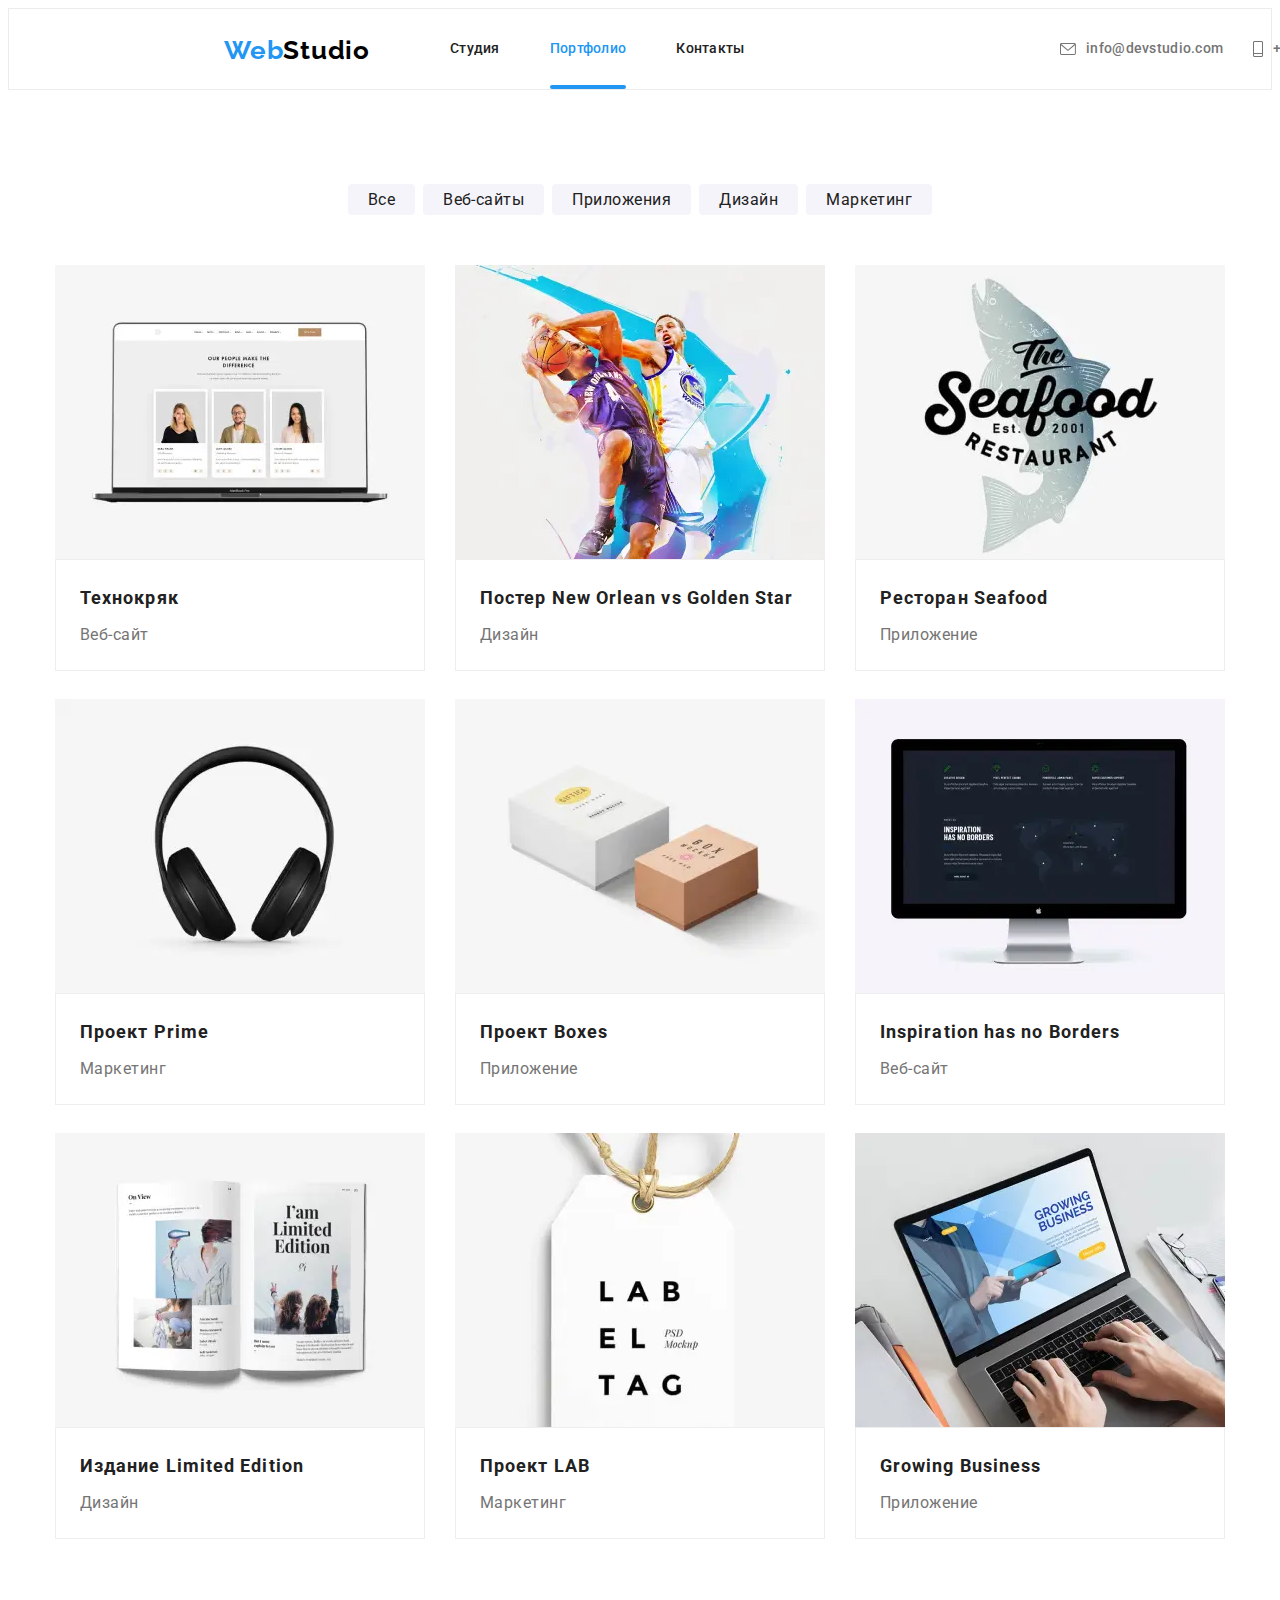
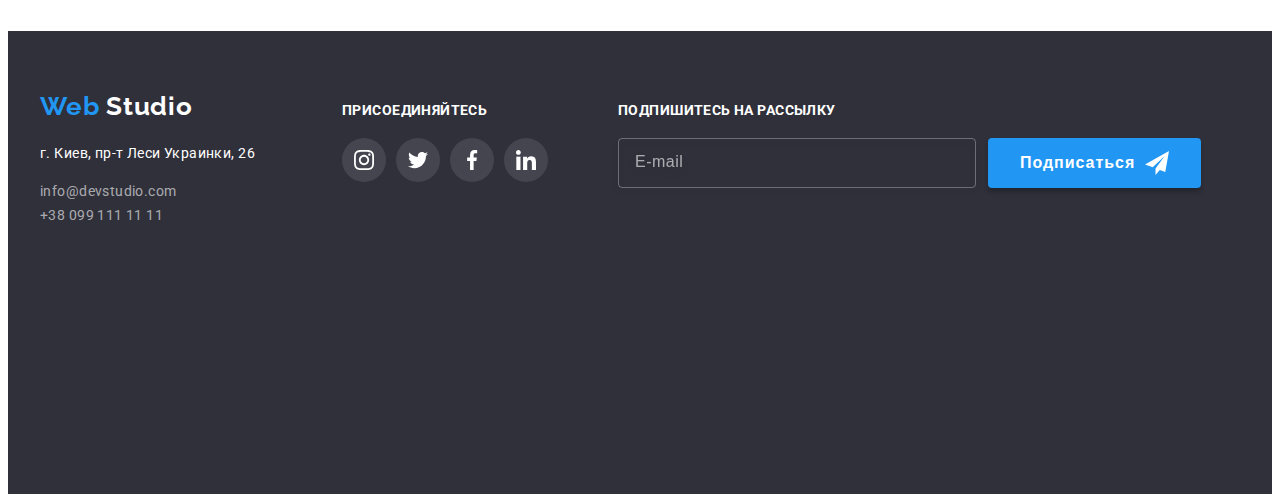
==== commit 4713e07d: "виправляє зауваження ментора" ====
--- a/portfolio.html
+++ b/portfolio.html
@@ -53,10 +53,10 @@
             </ul>
         </div>
         <div class="mobile-menu" data-menu>
-            <button type="button" class="btn-close-modal" data-menu-close></button>
+            <button type="button" class="btn-close-mobile" data-menu-close></button>
             <ul class="site-nav list">
-                <li class="nav-list-item"><a href="./index.html" class="link current">Студия</a></li>
-                <li class="nav-list-item"><a href="./portfolio.html" class="link ">Портфолио</a></li>
+                <li class="nav-list-item"><a href="./index.html" class="link ">Студия</a></li>
+                <li class="nav-list-item"><a href="./portfolio.html" class="link current-mobile">Портфолио</a></li>
                 <li class="nav-list-item"><a href="" class="link">Контакты</a></li>
             </ul>
             <ul class="nav-adress list">
@@ -542,6 +542,7 @@
             </div>
         
         </footer>
+        <script src="./js/modal.js"></script>
         <script src="./js/mobile-menu.js"></script>
         
 </body>
--- a/css/portfolio.min.css
+++ b/css/portfolio.min.css
@@ -1,2 +1,2 @@
-:root{--logo-black-color: #000000;--primary-text-color: #757575;--background-section-color: #f5f4fa;--title-text-color: #212121;--input-border-color: rgba(21, 21, 21, 0.2);--accent-color: #2196f3;--category-text-background: rgba(33, 150, 243, 0.9);--primary-white-color: #ffffff;--footer-background-color: #2f303a;--works-discription-color: rgba(47, 48, 58, 0.8);--footer-adress-color: rgba(255, 255, 255, 0.6);--footer-input-border: rgba(255, 255, 255, 0.3);--header-line-color: #ececec;--border-line-color: #eeeeee;--content-team-shadow-v1: rgba(0, 0, 0, 20%);--content-team-shadow-v2: rgba(0, 0, 0, 14%);--content-team-shadow-v3: rgba(0, 0, 0, 12%);--hero-overlay-color: rgba(47, 48, 58, 40%);--social-icon-color: #afb1b8;--footer-social-icon: rgba(255, 255, 255, 10%);--backdrop-color: rgba(0, 0, 0, 0.2);--cheked-policy-border: rgba(33, 33, 33, 1);--message-text-color: rgba(117, 117, 117, 0.5);--placeholder-footer-text: rgba(255, 255, 255, 0.6);--sen-btn-bcg-color: #188ce8}.visually-hidden{position:absolute;clip:rect(1px, 1px, 1px, 1px);padding:0px;border:0px;height:1px;width:1px;overflow:hidden}.visually-hidden{position:absolute;clip:rect(1px, 1px, 1px, 1px);padding:0px;border:0px;height:1px;width:1px;overflow:hidden}html{box-sizing:border-box}*,*::after,*::before{box-sizing:inherit}body{color:var(--primary-text-color);font-family:Roboto, sans-serif}img{display:block}.container{margin-top:0px;margin-bottom:0px}@media screen and (min-width: 1200px){.container{padding:118px 15px}}@media screen and (min-width: 480px){.hero .container{width:480px;height:400px;padding:118px 60px}}@media screen and (min-width: 768px){.hero .container{width:738px;height:400px}}@media screen and (min-width: 1200px){.hero .container{width:1200px;height:600px;margin:0;margin-left:auto;margin-right:auto;padding:200px 15px;margin-bottom:94px}}@media screen and (min-width: 480px){footer .container{width:480px;height:603px;padding:60px 15px}}@media screen and (min-width: 768px){footer .container{width:768px;height:463px;padding-top:60px;padding-bottom:60px;padding-left:76px;padding-right:76px;display:flex;flex-wrap:wrap}}@media screen and (min-width: 1200px){footer .container{min-width:1200px;display:flex;align-items:baseline;margin:0;margin-left:auto;margin-right:auto;padding:0;padding-top:60px;padding-bottom:60px}}.page-header .container{display:flex;align-items:center}@media screen and (min-width: 480px){.page-header .container{width:480px;height:60px;padding:0;padding-left:15px;padding-right:15px}}@media screen and (min-width: 768px){.page-header .container{width:768px;height:80px;padding:0;padding-left:15px;padding-right:15px}}@media screen and (min-width: 1200px){.page-header .container{min-width:1600px;height:80px;padding:0;padding-left:215px;padding-right:215px}}@media screen and (min-width: 480px){.portfolio .container{width:480px;padding-left:15px;padding-top:60px;padding-right:15px;padding-bottom:60px}}@media screen and (min-width: 768px){.portfolio .container{width:768px;padding-left:15px;padding-top:60px;padding-right:15px;padding-bottom:60px}}@media screen and (min-width: 1200px){.portfolio .container{width:1200px;padding-top:94px;padding-bottom:94px;margin-left:auto;margin-right:auto}}@media screen and (min-width: 1200px){.works .container{width:1200px;height:386px;margin:0;margin-left:auto;margin-right:auto;padding:0;padding-bottom:94px}}@media screen and (min-width: 480px){.features .container{width:450px;height:994px;margin-left:auto;margin-right:auto;margin-top:60px;margin-bottom:60px}}@media screen and (min-width: 768px){.features .container{width:738px;height:507px;margin-left:auto;margin-right:auto;margin-top:60px;margin-bottom:60px}}@media screen and (min-width: 1200px){.features .container{min-width:1170px;height:251px;margin-left:auto;margin-right:auto;margin-top:94px;margin-bottom:94px;padding:0}}@media screen and (min-width: 480px){.team .container{width:480px;height:2761px;margin:0;padding:60px 15px}}@media screen and (min-width: 768px){.team .container{width:768px;height:1285px}}@media screen and (min-width: 1200px){.team .container{min-width:1200px;height:708px;margin-left:auto;margin-right:auto}}@media screen and (min-width: 480px){.client .container{width:450px;height:393px;margin:60px 15px;padding:0}}@media screen and (min-width: 768px){.client .container{width:738px;height:273px}}@media screen and (min-width: 1200px){.client .container{min-width:1170px;height:182px;margin-left:auto;margin-right:auto}}.list{padding:0px;margin:0px;list-style:none}.logo{display:inline-block;color:var(--logo-black-color);font-family:Raleway, sans-serif;letter-spacing:0.03em;text-decoration:none}@media screen and (min-width: 480px){.logo{font-weight:700px;font-size:24px;line-height:decimal-round(1.16667, 3)}}@media screen and (min-width: 768px){.logo{margin-right:80px}}@media screen and (min-width: 1200px){.logo{font-weight:bold;font-size:26px;line-height:31px;letter-spacing:0.03em}}.logo .web{color:var(--accent-color)}@media screen and (min-width: 480px){footer .logo{display:block;width:154px;margin-top:0px;margin-right:160px;margin-bottom:20px;margin-left:160px;padding:0}}@media screen and (min-width: 768px){footer .logo{width:142px;margin:0;margin-left:auto;margin-right:204px;margin-bottom:20px}}@media screen and (min-width: 1200px){footer .logo{margin:0;width:160px;margin-bottom:20px}}@media screen and (min-width: 480px){.portfolio-list{display:flex;flex-wrap:wrap;align-items:flex-start;margin-bottom:40px}}@media screen and (min-width: 768px){.portfolio-list{justify-content:center;margin-bottom:30px}}@media screen and (min-width: 1200px){.portfolio-list{margin-bottom:50px;margin-left:auto;margin-right:auto}}@media screen and (min-width: 480px){.portfolio-list-item:not(:last-child){margin-right:8px;margin-bottom:15px}}@media screen and (min-width: 768px){.portfolio-list-item:not(:last-child){margin:0}}@media screen and (min-width: 1200px){.portfolio-list-item:not(:last-child){margin-right:8px}}.filter{padding-top:6px;padding-right:20px;padding-bottom:6px;padding-left:20px;border:0px solid var(--background-section-color);border-radius:4px;color:var(--title-text-color);background-color:var(--background-section-color);font-weight:500px;font-size:16px;line-height:decimal-round(1.625, 3);font-family:inherit;text-align:center;letter-spacing:0.03em;text-decoration:none;cursor:pointer;transition-property:color, background-color, box-shadow;transition-duration:250ms;transition-timing-function:cubic-bezier(0.4, 0, 0.2, 1)}.filter:hover,.filter:focus{color:var(--primary-white-color);background-color:var(--accent-color);box-shadow:0px 3px 1px 0px #000,0px 1px 2px 0px #000,0px 2px 2px 0px #000}.portfolio-link{display:block;text-decoration:none;transition-property:box-shadow;transition-duration:250ms;transition-timing-function:cubic-bezier(0.4, 0, 0.2, 1)}.portfolio-link:hover,.portfolio-link:focus{box-shadow:0px 1px 1px 0px #000,0px 4px 4px 0px #000,1px 4px 6px 0px #000}.category-list{display:flex;flex-wrap:wrap;margin-right:-15px;margin-left:-15px}.category-list-item{margin-right:15px;margin-left:15px}@media screen and (min-width: 480px){.category-list-item{width:450px;height:404px}}@media screen and (min-width: 768px){.category-list-item{width:354px;height:440px}}@media screen and (min-width: 1200px){.category-list-item{width:370px;height:404px}}.category-list-item:nth-child(-n+6){margin-bottom:30px}.category-discription{padding-top:20px;padding-right:24px;padding-bottom:20px;padding-left:24px;background-color:var(--primary-white-color);border:1px solid var(--border-line-color)}.category{margin-top:0px;margin-bottom:4px;color:var(--title-text-color);font-weight:700px;font-size:18px;line-height:decimal-round(2, 3);letter-spacing:0.06em;text-decoration:none}.category-name{margin-top:0px;margin-bottom:0px;color:var(--primary-text-color);font-weight:400px;font-size:16px;line-height:decimal-round(1.875, 3);letter-spacing:0.03em}.category-thumb{position:relative;overflow:hidden}.category-text{position:absolute;width:100%;height:100%;top:0;left:0;transform:translateY(100%);display:block;margin-top:0;margin-bottom:0;padding-top:63px;padding-right:24px;padding-bottom:63px;padding-left:24px;font-weight:400px;font-size:18px;line-height:decimal-round(1.55556, 3);letter-spacing:0.03em;color:var(--primary-white-color);background-color:var(--category-text-background);transition-property:transform;transition-duration:250ms;transition-timing-function:cubic-bezier(0.4, 0, 0.2, 1)}.portfolio-link:hover .category-text,.portfolio-link:focus .category-text{transform:translateY(0)}.page-header{border:1px solid var(--header-line-color)}@media screen and (min-width: 480px){.navigation{padding:0;width:134px;height:28px;margin-right:276px}}@media screen and (min-width: 768px){.navigation{display:flex;padding:0;margin-right:94px}}@media screen and (min-width: 1200px){.navigation{display:flex;padding:0}}@media screen and (min-width: 480px){.burger-btn{display:block;background-color:transparent;border:none;padding:0;margin-top:10px;margin-bottom:10px}.burger-btn :hover,.burger-btn :focus{fill:var(--accent-color)}}@media screen and (min-width: 767px){.burger-btn{display:none}}.burger-icon{width:40px;height:40px;fill:var(--logo-black-color)}@media screen and (min-width: 480px){.mobile-menu{position:absolute;width:100%;max-width:480px;height:100vh;top:0;left:50%;transform:translateX(-50%) translateY(-100%);background-color:var(--primary-white-color);padding:48px 40px;transition:transform 250ms cubic-bezier(0.4, 0, 0.2, 1)}}@media screen and (min-width: 768px){.mobile-menu{display:none}}@media screen and (min-width: 480px){.mobile-menu .site-nav{display:block;margin:0;margin-left:auto;align-items:center}}@media screen and (min-width: 768px){.mobile-menu .site-nav{display:none}}.mobile-menu .link{color:var(--primary-text-color);font-weight:500;font-size:40px;line-height:1.175;letter-spacing:0.02em;text-decoration:none;transition-property:color;transition-duration:250ms;transition-timing-function:cubic-bezier(0.4, 0, 0.2, 1)}.mobile-menu .link.current-mobile{color:var(--accent-color)}.mobile-menu .link:hover,.mobile-menu .link:focus{color:var(--accent-color)}.mobile-menu .nav-adress{font-weight:500px;letter-spacing:0.02em;text-decoration:none;transition-property:color;transition-duration:250ms;transition-timing-function:cubic-bezier(0.4, 0, 0.2, 1)}@media screen and (max-width: 1199px){.mobile-menu .nav-adress{display:none}}@media screen and (min-width: 480px){.mobile-menu .nav-adress{display:block;margin:0;margin-top:300px;margin-left:auto;align-items:center}}.mobile-menu .nav-adress .adress.adress-accent{color:var(--accent-color);font-size:34px;line-height:1.176;letter-spacing:0.02em}@media screen and (max-width: 1199px){.mobile-menu .mobile-social-list{display:none}}@media screen and (min-width: 480px){.mobile-menu .mobile-social-list{display:flex;justify-content:start;margin:0;margin-top:64px;margin-left:auto;align-items:center}.mobile-menu .mobile-social-list :not(:last-child){margin-right:20px}.mobile-menu .mobile-social-list:not(:first-child)::after{content:"";margin-left:10px;width:22px;height:0px;left:0;top:0;border:1px solid rgba(33,33,33,0.2);transform:rotate(90deg)}}.mobile-menu .mobile-social-list-item{display:inline-block}.mobile-menu .mobile-social-link{color:var(--accent-color);text-decoration:none;font-weight:500;font-size:18px;line-height:1.222;letter-spacing:0.02em}.mobile-menu.is-open{transform:translateX(-50%) translateY(0%)}@media screen and (max-width: 1199px){.site-nav{display:none}}@media screen and (min-width: 768px){.site-nav{display:flex;margin-right:80px;align-items:center;text-align:center;letter-spacing:0.02em;font-weight:500}}@media screen and (min-width: 480px){.site-nav .link{font-size:40px;line-height:1.175;padding:0}}@media screen and (min-width: 768px){.site-nav .link{display:block;padding-top:32px;padding-bottom:32px;color:var(--title-text-color);font-weight:500;font-size:14px;line-height:1.14;letter-spacing:0.02em;text-decoration:none;cursor:pointer;transition-property:color;transition-duration:250ms;transition-timing-function:cubic-bezier(0.4, 0, 0.2, 1)}.site-nav .link:hover,.site-nav .link:focus{color:var(--accent-color)}.site-nav .link.current{color:var(--accent-color);padding-bottom:0px}.site-nav .link.current::after{display:block;content:"";margin-top:28px;margin-bottom:0px;padding:0px;width:100%;height:4px;background:var(--accent-color);border-radius:2px}}@media screen and (min-width: 768px){.nav-list-item:not(:last-child){margin-right:50px}}@media screen and (max-width: 1199px){.nav-adress{display:none}}@media screen and (min-width: 768px){.nav-adress{display:block;margin-left:auto}}@media screen and (min-width: 1200px){.nav-adress{display:flex;align-items:center;text-align:center;justify-content:baseline}}.nav-adress .adress{display:flex;align-items:center;color:var(--primary-text-color);font-weight:500;letter-spacing:0.02em;text-decoration:none;transition-property:color;transition-duration:250ms;transition-timing-function:cubic-bezier(0.4, 0, 0.2, 1)}@media screen and (min-width: 768px){.nav-adress .adress{font-size:12px;line-height:1.14}}@media screen and (min-width: 1200px){.nav-adress .adress{display:flex;align-items:center;color:var(--primary-text-color);font-weight:500;font-size:14px;line-height:1.14;letter-spacing:00.02em;text-decoration:none;transition-property:color;transition-duration:250ms;transition-timing-function:cubic-bezier(0.4, 0, 0.2, 1)}.nav-adress .adress:hover,.nav-adress .adress:focus{color:var(--accent-color)}}.nav-adress .adress:hover,.nav-adress .adress:focus{color:var(--accent-color)}@media screen and (min-width: 768px){.nav-adress .nav-adress-item:not(:last-child){margin-bottom:10px}}@media screen and (min-width: 1200px){.nav-adress .nav-adress-item:not(:last-child){margin-right:30px;margin-bottom:0}}.nav-adress .mail-icon{width:16px;height:12px;margin-right:10px;fill:var(--primary-text-color);transition-property:fill;transition-duration:250ms;transition-timing-function:cubic-bezier(0.4, 0, 0.2, 1)}@media screen and (max-width: 1199px){.nav-adress .mail-icon{display:none}}@media screen and (min-width: 768px){.nav-adress .mail-icon{display:block}}@media screen and (min-width: 1200px){.nav-adress .mail-icon{display:block}}.nav-adress-item:hover .nav-adress .mail-icon,.nav-adress-item:focus .nav-adress .mail-icon{fill:var(--accent-color)}.nav-adress .tel-icon{width:10px;height:16px;margin-right:10px;fill:var(--primary-text-color);transition-property:fill;transition-duration:250ms;transition-timing-function:cubic-bezier(0.4, 0, 0.2, 1)}@media screen and (max-width: 1199px){.nav-adress .tel-icon{display:none}}@media screen and (min-width: 768px){.nav-adress .tel-icon{display:block}}@media screen and (min-width: 1200px){.nav-adress .tel-icon{display:block}}.nav-adress-item:hover .nav-adress .tel-icon,.nav-adress-item:focus .nav-adress .tel-icon{fill:var(--accent-color)}footer{background-color:var(--footer-background-color)}footer .studio{color:var(--primary-white-color)}footer .title{margin-top:0;margin-bottom:20px;font-weight:700;font-size:14px;line-height:1.142;letter-spacing:0.03em;text-transform:uppercase;color:var(--primary-white-color)}@media screen and (min-width: 480px){footer .title{display:block;text-align:center}}@media screen and (min-width: 12000px){footer .title{display:block;margin-top:0;margin-bottom:20px;font-weight:700;font-size:14px;line-height:1.142;letter-spacing:0.03em;padding:0;text-transform:uppercase;color:var(--primary-white-color)}}@media screern and (min-width: 480px){.adress-bar{margin-right:auto;margin-left:auto;align-content:center}}@media screern and (min: width 768px){.adress-bar{margin-right:76px}}@media screern and (min: width 1200px){.adress-bar{margin-right:70px}}.footer-adress{color:var(--primary-white-color);font-weight:400;font-style:normal;font-size:14px;line-height:1.71;letter-spacing:0.03em;text-decoration:none}@media screen and (min-width: 480px){.footer-adress{text-align:center;margin-bottom:60px}}@media screen and (min-width: 768px){.footer-adress{width:232px;margin-right:165px}}@media screen and (min-width: 1200px){.footer-adress{margin:0;margin-right:70px}}.office-adress-list{margin-top:0px;padding:0}.adress-list-item{padding:0}.adress-list-item :not(:last-child){margin-bottom:9px}.mail,.phone-number{color:var(--footer-adress-color);font-weight:400;font-size:14px;font-style:normal;line-height:1.71;letter-spacing:0.03em;text-decoration:none}.socail-bar{align-content:center}@media screen and (min-width: 1200px){.socail-bar{margin:0;margin-right:70px}}.socialbar-list{display:flex;justify-content:center}@media screen and (min-width: 480px){.socialbar-list{margin-left:auto;margin-right:auto;margin-bottom:60px}}.socialbar-list-item{display:flex;justify-content:center;align-items:center;width:44px;height:44px;background-color:var(--footer-social-icon);border-radius:50%}footer .socialbar-list-item:not(:last-child){margin-right:10px}.socialbar-list-link{display:flex;justify-content:center;align-items:center;width:44px;height:44px;border-radius:50%;transition-property:background-color;transition-duration:250ms;transition-timing-function:cubic-bezier(0.4, 0, 0.2, 1)}.socialbar-list-link:hover,.socialbar-list-link:focus{background-color:var(--accent-color)}.socialbar-list-icon{width:20px;height:20px;fill:var(--primary-white-color)}@media screen and (min-width: 480px){.footer-form-mail{display:flex;flex-wrap:wrap;margin-left:auto;margin-right:auto}}@media screen and (min-width: 1200px){.footer-form-mail{display:flex;flex-wrap:nowrap;align-items:baseline}}.footer-form-input{display:inline-block;border:1px solid var(--footer-input-border);background-color:rgba(255,255,255,0);box-sizing:border-box;filter:drop-shadow(0px 4px 4px rgba(0,0,0,0.15));border-radius:4px;color:var(--primary-white-color)}@media screen and (min-width: 480px){.footer-form-input{margin-left:auto;margin-right:auto;width:450px;height:50px;margin-bottom:20px}}@media screen and (min-width: 1200px){.footer-form-input{margin:0;margin-right:12px;padding-top:15px;padding-bottom:15px;padding-left:16px;width:358px;height:50px}}.footer-form-input::placeholder{display:flex;align-items:center;font-weight:400;font-size:16px;line-height:1.25;letter-spacing:0.03em;color:var(--placeholder-footer-text)}.footer-form-btn{display:flex;align-self:center;align-items:center;min-width:200px;height:50px;border:0;border-radius:4px;padding:10px 32px;color:var(--primary-white-color);background-color:var(--accent-color);font-weight:700;font-size:16px;line-height:1.87;letter-spacing:0.06em;text-decoration:none;cursor:pointer;box-shadow:0px 4px 4px rgba(0,0,0,0.25)}@media screen and (min-width: 480px){.footer-form-btn{margin-left:auto;margin-right:auto}}.footer-form-btn span{display:block;margin-right:10px}.footer-form-btn svg{width:24px;height:24px}.page-header{border:1px solid var(--header-line-color)}@media screen and (min-width: 480px){.navigation{padding:0;width:134px;height:28px;margin-right:276px}}@media screen and (min-width: 768px){.navigation{display:flex;padding:0;margin-right:94px}}@media screen and (min-width: 1200px){.navigation{display:flex;padding:0}}@media screen and (min-width: 480px){.burger-btn{display:block;background-color:transparent;border:none;padding:0;margin-top:10px;margin-bottom:10px}.burger-btn :hover,.burger-btn :focus{fill:var(--accent-color)}}@media screen and (min-width: 767px){.burger-btn{display:none}}.burger-icon{width:40px;height:40px;fill:var(--logo-black-color)}@media screen and (min-width: 480px){.mobile-menu{position:absolute;width:100%;max-width:480px;height:100vh;top:0;left:50%;transform:translateX(-50%) translateY(-100%);background-color:var(--primary-white-color);padding:48px 40px;transition:transform 250ms cubic-bezier(0.4, 0, 0.2, 1)}}@media screen and (min-width: 768px){.mobile-menu{display:none}}@media screen and (min-width: 480px){.mobile-menu .site-nav{display:block;margin:0;margin-left:auto;align-items:center}}@media screen and (min-width: 768px){.mobile-menu .site-nav{display:none}}.mobile-menu .link{color:var(--primary-text-color);font-weight:500;font-size:40px;line-height:1.175;letter-spacing:0.02em;text-decoration:none;transition-property:color;transition-duration:250ms;transition-timing-function:cubic-bezier(0.4, 0, 0.2, 1)}.mobile-menu .link.current-mobile{color:var(--accent-color)}.mobile-menu .link:hover,.mobile-menu .link:focus{color:var(--accent-color)}.mobile-menu .nav-adress{font-weight:500px;letter-spacing:0.02em;text-decoration:none;transition-property:color;transition-duration:250ms;transition-timing-function:cubic-bezier(0.4, 0, 0.2, 1)}@media screen and (max-width: 1199px){.mobile-menu .nav-adress{display:none}}@media screen and (min-width: 480px){.mobile-menu .nav-adress{display:block;margin:0;margin-top:300px;margin-left:auto;align-items:center}}.mobile-menu .nav-adress .adress.adress-accent{color:var(--accent-color);font-size:34px;line-height:1.176;letter-spacing:0.02em}@media screen and (max-width: 1199px){.mobile-menu .mobile-social-list{display:none}}@media screen and (min-width: 480px){.mobile-menu .mobile-social-list{display:flex;justify-content:start;margin:0;margin-top:64px;margin-left:auto;align-items:center}.mobile-menu .mobile-social-list :not(:last-child){margin-right:20px}.mobile-menu .mobile-social-list:not(:first-child)::after{content:"";margin-left:10px;width:22px;height:0px;left:0;top:0;border:1px solid rgba(33,33,33,0.2);transform:rotate(90deg)}}.mobile-menu .mobile-social-list-item{display:inline-block}.mobile-menu .mobile-social-link{color:var(--accent-color);text-decoration:none;font-weight:500;font-size:18px;line-height:1.222;letter-spacing:0.02em}.mobile-menu.is-open{transform:translateX(-50%) translateY(0%)}@media screen and (max-width: 1199px){.site-nav{display:none}}@media screen and (min-width: 768px){.site-nav{display:flex;margin-right:80px;align-items:center;text-align:center;letter-spacing:0.02em;font-weight:500}}@media screen and (min-width: 480px){.site-nav .link{font-size:40px;line-height:1.175;padding:0}}@media screen and (min-width: 768px){.site-nav .link{display:block;padding-top:32px;padding-bottom:32px;color:var(--title-text-color);font-weight:500;font-size:14px;line-height:1.14;letter-spacing:0.02em;text-decoration:none;cursor:pointer;transition-property:color;transition-duration:250ms;transition-timing-function:cubic-bezier(0.4, 0, 0.2, 1)}.site-nav .link:hover,.site-nav .link:focus{color:var(--accent-color)}.site-nav .link.current{color:var(--accent-color);padding-bottom:0px}.site-nav .link.current::after{display:block;content:"";margin-top:28px;margin-bottom:0px;padding:0px;width:100%;height:4px;background:var(--accent-color);border-radius:2px}}@media screen and (min-width: 768px){.nav-list-item:not(:last-child){margin-right:50px}}@media screen and (max-width: 1199px){.nav-adress{display:none}}@media screen and (min-width: 768px){.nav-adress{display:block;margin-left:auto}}@media screen and (min-width: 1200px){.nav-adress{display:flex;align-items:center;text-align:center;justify-content:baseline}}.nav-adress .adress{display:flex;align-items:center;color:var(--primary-text-color);font-weight:500;letter-spacing:0.02em;text-decoration:none;transition-property:color;transition-duration:250ms;transition-timing-function:cubic-bezier(0.4, 0, 0.2, 1)}@media screen and (min-width: 768px){.nav-adress .adress{font-size:12px;line-height:1.14}}@media screen and (min-width: 1200px){.nav-adress .adress{display:flex;align-items:center;color:var(--primary-text-color);font-weight:500;font-size:14px;line-height:1.14;letter-spacing:00.02em;text-decoration:none;transition-property:color;transition-duration:250ms;transition-timing-function:cubic-bezier(0.4, 0, 0.2, 1)}.nav-adress .adress:hover,.nav-adress .adress:focus{color:var(--accent-color)}}.nav-adress .adress:hover,.nav-adress .adress:focus{color:var(--accent-color)}@media screen and (min-width: 768px){.nav-adress .nav-adress-item:not(:last-child){margin-bottom:10px}}@media screen and (min-width: 1200px){.nav-adress .nav-adress-item:not(:last-child){margin-right:30px;margin-bottom:0}}.nav-adress .mail-icon{width:16px;height:12px;margin-right:10px;fill:var(--primary-text-color);transition-property:fill;transition-duration:250ms;transition-timing-function:cubic-bezier(0.4, 0, 0.2, 1)}@media screen and (max-width: 1199px){.nav-adress .mail-icon{display:none}}@media screen and (min-width: 768px){.nav-adress .mail-icon{display:block}}@media screen and (min-width: 1200px){.nav-adress .mail-icon{display:block}}.nav-adress-item:hover .nav-adress .mail-icon,.nav-adress-item:focus .nav-adress .mail-icon{fill:var(--accent-color)}.nav-adress .tel-icon{width:10px;height:16px;margin-right:10px;fill:var(--primary-text-color);transition-property:fill;transition-duration:250ms;transition-timing-function:cubic-bezier(0.4, 0, 0.2, 1)}@media screen and (max-width: 1199px){.nav-adress .tel-icon{display:none}}@media screen and (min-width: 768px){.nav-adress .tel-icon{display:block}}@media screen and (min-width: 1200px){.nav-adress .tel-icon{display:block}}.nav-adress-item:hover .nav-adress .tel-icon,.nav-adress-item:focus .nav-adress .tel-icon{fill:var(--accent-color)}.logo{display:inline-block;color:var(--logo-black-color);font-family:Raleway, sans-serif;letter-spacing:0.03em;text-decoration:none}@media screen and (min-width: 480px){.logo{font-weight:700px;font-size:24px;line-height:decimal-round(1.16667, 3)}}@media screen and (min-width: 768px){.logo{margin-right:80px}}@media screen and (min-width: 1200px){.logo{font-weight:bold;font-size:26px;line-height:31px;letter-spacing:0.03em}}.logo .web{color:var(--accent-color)}@media screen and (min-width: 480px){footer .logo{display:block;width:154px;margin-top:0px;margin-right:160px;margin-bottom:20px;margin-left:160px;padding:0}}@media screen and (min-width: 768px){footer .logo{width:142px;margin:0;margin-left:auto;margin-right:204px;margin-bottom:20px}}@media screen and (min-width: 1200px){footer .logo{margin:0;width:160px;margin-bottom:20px}}
+:root{--logo-black-color: #000000;--primary-text-color: #757575;--background-section-color: #f5f4fa;--title-text-color: #212121;--input-border-color: rgba(21, 21, 21, 0.2);--accent-color: #2196f3;--category-text-background: rgba(33, 150, 243, 0.9);--primary-white-color: #ffffff;--footer-background-color: #2f303a;--works-discription-color: rgba(47, 48, 58, 0.8);--footer-adress-color: rgba(255, 255, 255, 0.6);--footer-input-border: rgba(255, 255, 255, 0.3);--header-line-color: #ececec;--border-line-color: #eeeeee;--content-team-shadow-v1: rgba(0, 0, 0, 20%);--content-team-shadow-v2: rgba(0, 0, 0, 14%);--content-team-shadow-v3: rgba(0, 0, 0, 12%);--hero-overlay-color: rgba(47, 48, 58, 40%);--social-icon-color: #afb1b8;--footer-social-icon: rgba(255, 255, 255, 10%);--backdrop-color: rgba(0, 0, 0, 0.2);--cheked-policy-border: rgba(33, 33, 33, 1);--message-text-color: rgba(117, 117, 117, 0.5);--placeholder-footer-text: rgba(255, 255, 255, 0.6);--sen-btn-bcg-color: #188ce8}.visually-hidden{position:absolute;clip:rect(1px, 1px, 1px, 1px);padding:0px;border:0px;height:1px;width:1px;overflow:hidden}.visually-hidden{position:absolute;clip:rect(1px, 1px, 1px, 1px);padding:0px;border:0px;height:1px;width:1px;overflow:hidden}html{box-sizing:border-box}*,*::after,*::before{box-sizing:inherit}body{color:var(--primary-text-color);font-family:Roboto, sans-serif}img{display:block}.container{margin-top:0px;margin-bottom:0px}@media screen and (min-width: 1200px){.container{padding:118px 15px}}@media screen and (min-width: 480px){.hero .container{width:480px;height:400px;margin:0;margin-left:auto;margin-right:auto;padding-top:118px;padding-bottom:118px}}@media screen and (min-width: 768px){.hero .container{width:738px;height:400px}}@media screen and (min-width: 1200px){.hero .container{width:1200px;height:600px;margin:0;margin-left:auto;margin-right:auto;padding:200px 15px;margin-bottom:94px}}@media screen and (min-width: 480px){footer .container{width:480px;height:603px;margin:0;margin-left:auto;margin-right:auto;padding-top:60px;padding-bottom:60px}}@media screen and (min-width: 768px){footer .container{width:768px;height:463px;padding-top:60px;padding-bottom:60px;padding-left:76px;padding-right:76px;display:flex;flex-wrap:wrap}}@media screen and (min-width: 1200px){footer .container{min-width:1200px;display:flex;align-items:baseline;margin:0;margin-left:auto;margin-right:auto;padding:0;padding-top:60px;padding-bottom:60px}}.page-header .container{display:flex;align-items:center;margin-left:auto;margin-right:auto}@media screen and (min-width: 480px){.page-header .container{width:480px;height:60px;padding:0;padding-left:15px;padding-right:15px}}@media screen and (min-width: 768px){.page-header .container{width:768px;height:80px;padding:0;padding-left:15px;padding-right:15px}}@media screen and (min-width: 1200px){.page-header .container{min-width:1600px;height:80px;padding:0;padding-left:215px;padding-right:215px}}@media screen and (min-width: 480px){.portfolio .container{width:480px;margin:0;margin-left:auto;margin-right:auto;padding-left:15px;padding-top:60px;padding-right:15px;padding-bottom:60px}}@media screen and (min-width: 768px){.portfolio .container{width:768px;padding-left:15px;padding-top:60px;padding-right:15px;padding-bottom:60px}}@media screen and (min-width: 1200px){.portfolio .container{width:1200px;padding-top:94px;padding-bottom:94px;margin-left:auto;margin-right:auto}}@media screen and (min-width: 1200px){.works .container{width:1200px;height:386px;margin:0;margin-left:auto;margin-right:auto;padding:0;padding-bottom:94px}}@media screen and (min-width: 480px){.features .container{width:450px;height:994px;margin-left:auto;margin-right:auto;margin-top:60px;margin-bottom:60px}}@media screen and (min-width: 768px){.features .container{width:738px;height:507px;margin-left:auto;margin-right:auto;margin-top:60px;margin-bottom:60px}}@media screen and (min-width: 1200px){.features .container{min-width:1170px;height:251px;margin-left:auto;margin-right:auto;margin-top:94px;margin-bottom:94px;padding:0}}@media screen and (min-width: 480px){.team .container{width:480px;height:2761px;margin:0;margin-left:auto;margin-right:auto;padding:60px 15px}}@media screen and (min-width: 768px){.team .container{width:768px;height:1285px}}@media screen and (min-width: 1200px){.team .container{min-width:1200px;height:708px;margin-left:auto;margin-right:auto}}@media screen and (min-width: 480px){.client .container{width:450px;height:393px;margin:0;margin-top:60px;margin-left:auto;margin-bottom:60px;margin-right:auto;padding:0}}@media screen and (min-width: 768px){.client .container{width:738px;height:273px}}@media screen and (min-width: 1200px){.client .container{min-width:1170px;height:182px;margin-left:auto;margin-right:auto}}.list{padding:0px;margin:0px;list-style:none}.logo{display:inline-block;color:var(--logo-black-color);font-family:Raleway, sans-serif;letter-spacing:0.03em;text-decoration:none}@media screen and (min-width: 480px){.logo{font-weight:700px;font-size:24px;line-height:decimal-round(1.16667, 3)}}@media screen and (min-width: 768px){.logo{margin-right:80px}}@media screen and (min-width: 1200px){.logo{font-weight:bold;font-size:26px;line-height:31px;letter-spacing:0.03em}}.logo .web{color:var(--accent-color)}@media screen and (min-width: 480px){footer .logo{display:block;width:154px;margin-top:0px;margin-right:160px;margin-bottom:20px;margin-left:160px;padding:0}}@media screen and (min-width: 768px){footer .logo{width:142px;margin:0;margin-left:auto;margin-right:204px;margin-bottom:20px}}@media screen and (min-width: 1200px){footer .logo{margin:0;width:160px;margin-bottom:20px}}@media screen and (min-width: 480px){.portfolio-list{display:flex;flex-wrap:wrap;align-items:flex-start;margin-bottom:40px}}@media screen and (min-width: 768px){.portfolio-list{justify-content:center;margin-bottom:30px}}@media screen and (min-width: 1200px){.portfolio-list{margin-bottom:50px;margin-left:auto;margin-right:auto}}@media screen and (min-width: 480px){.portfolio-list-item:not(:last-child){margin-right:8px;margin-bottom:15px}}@media screen and (min-width: 768px){.portfolio-list-item:not(:last-child){margin:0;margin-right:8px}}@media screen and (min-width: 1200px){.portfolio-list-item:not(:last-child){margin-right:8px}}.filter{padding-top:6px;padding-right:20px;padding-bottom:6px;padding-left:20px;border:0px solid var(--background-section-color);border-radius:4px;color:var(--title-text-color);background-color:var(--background-section-color);font-weight:500px;font-size:16px;line-height:decimal-round(1.625, 3);font-family:inherit;text-align:center;letter-spacing:0.03em;text-decoration:none;cursor:pointer;transition-property:color, background-color, box-shadow;transition-duration:250ms;transition-timing-function:cubic-bezier(0.4, 0, 0.2, 1)}.filter:hover,.filter:focus{color:var(--primary-white-color);background-color:var(--accent-color);box-shadow:0px 3px 1px 0px #000,0px 1px 2px 0px #000,0px 2px 2px 0px #000}.portfolio-link{display:block;text-decoration:none;transition-property:box-shadow;transition-duration:250ms;transition-timing-function:cubic-bezier(0.4, 0, 0.2, 1)}.portfolio-link:hover,.portfolio-link:focus{box-shadow:0px 1px 1px 0px #000,0px 4px 4px 0px #000,1px 4px 6px 0px #000}.category-list{display:flex;flex-wrap:wrap;margin-right:-15px;margin-left:-15px}.category-list-item{margin-right:15px;margin-left:15px}@media screen and (min-width: 480px){.category-list-item{width:450px;height:404px}}@media screen and (min-width: 768px){.category-list-item{width:354px;height:440px}}@media screen and (min-width: 1200px){.category-list-item{width:370px;height:404px}}.category-list-item:nth-child(-n+6){margin-bottom:30px}.category-discription{padding-top:20px;padding-right:24px;padding-bottom:20px;padding-left:24px;background-color:var(--primary-white-color);border:1px solid var(--border-line-color)}.category{margin-top:0px;margin-bottom:4px;color:var(--title-text-color);font-weight:700px;font-size:18px;line-height:2;letter-spacing:0.06em;text-decoration:none}.category-name{margin-top:0px;margin-bottom:0px;color:var(--primary-text-color);font-weight:400px;font-size:16px;line-height:1.875;letter-spacing:0.03em}.category-thumb{position:relative;overflow:hidden}.category-text{position:absolute;width:100%;height:100%;top:0;left:0;transform:translateY(100%);display:block;margin-top:0;margin-bottom:0;padding-top:63px;padding-right:24px;padding-bottom:63px;padding-left:24px;font-weight:400px;font-size:18px;line-height:decimal-round(1.55556, 3);letter-spacing:0.03em;color:var(--primary-white-color);background-color:var(--category-text-background);transition-property:transform;transition-duration:250ms;transition-timing-function:cubic-bezier(0.4, 0, 0.2, 1)}.portfolio-link:hover .category-text,.portfolio-link:focus .category-text{transform:translateY(0)}.page-header{border:1px solid var(--header-line-color)}@media screen and (min-width: 480px){.navigation{padding:0;width:134px;height:28px;margin-right:276px}}@media screen and (min-width: 768px){.navigation{display:flex;padding:0;margin-right:94px}}@media screen and (min-width: 1200px){.navigation{display:flex;padding:0}}@media screen and (min-width: 480px){.burger-btn{display:block;background-color:transparent;border:none;padding:0;margin-top:10px;margin-bottom:10px}.burger-btn :hover,.burger-btn :focus{fill:var(--accent-color)}}@media screen and (min-width: 767px){.burger-btn{display:none}}.burger-icon{width:40px;height:40px;fill:var(--logo-black-color)}@media screen and (min-width: 480px){.mobile-menu{position:absolute;width:100%;height:100vh;top:0;left:50%;transform:translateX(-50%) translateY(-100%);background-color:var(--primary-white-color);padding:48px 40px;transition:transform 250ms cubic-bezier(0.4, 0, 0.2, 1)}}@media screen and (min-width: 768px){.mobile-menu{display:none}}.mobile-menu .btn-close-mobile{position:absolute;top:8px;right:8px;width:30px;height:30px;border:0;border-radius:50%;background-image:url("../images/modal/close.svg");cursor:pointer;transition:background-image 250ms cubic-bezier(0.4, 0, 0.2, 1)}.mobile-menu .btn-close-mobile:hover,.mobile-menu .btn-close-mobile:focus{background-image:url("../images/modal/close-hover.svg")}@media screen and (min-width: 480px){.mobile-menu .site-nav{display:block;margin:0;margin-left:auto;align-items:center}.mobile-menu .site-nav :not(:last-child){margin-bottom:32px}}@media screen and (min-width: 768px){.mobile-menu .site-nav{display:none}}.mobile-menu .link{color:var(--primary-text-color);font-weight:500;font-size:40px;line-height:1.175;letter-spacing:0.02em;text-decoration:none;transition-property:color;transition-duration:250ms;transition-timing-function:cubic-bezier(0.4, 0, 0.2, 1)}.mobile-menu .link.current-mobile{color:var(--accent-color)}.mobile-menu .link:hover,.mobile-menu .link:focus{color:var(--accent-color)}@media screen and (max-width: 1199px){.mobile-menu .nav-adress{display:none}}@media screen and (min-width: 480px){.mobile-menu .nav-adress{display:block;margin:0;margin-top:300px;margin-left:auto;align-items:center}.mobile-menu .nav-adress :not(:last-child){margin-bottom:32px}}.mobile-menu .nav-adress .adress{font-weight:500px;font-size:24px;line-height:1.167;letter-spacing:0.02em;text-decoration:none;transition-property:color;transition-duration:250ms;transition-timing-function:cubic-bezier(0.4, 0, 0.2, 1)}.mobile-menu .nav-adress .adress.adress-accent{color:var(--accent-color);font-size:34px;line-height:1.176;letter-spacing:0.02em}@media screen and (max-width: 1199px){.mobile-menu .mobile-social-list{display:none}}@media screen and (min-width: 480px){.mobile-menu .mobile-social-list{display:flex;justify-content:start;margin:0;margin-top:64px;margin-left:auto;align-items:center}.mobile-menu .mobile-social-list :not(:last-child){margin-right:20px}.mobile-menu .mobile-social-list :not(:last-child)::after{content:"";margin-left:10px;width:22px;height:0px;left:0;top:0;border:1px solid rgba(33,33,33,0.2);transform:rotate(90deg)}}.mobile-menu .mobile-social-list-item{display:inline-block}.mobile-menu .mobile-social-link{color:var(--accent-color);text-decoration:none;font-weight:500;font-size:18px;line-height:1.222;letter-spacing:0.02em}.mobile-menu.is-open{transform:translateX(-50%) translateY(0%)}@media screen and (max-width: 1199px){.site-nav{display:none}}@media screen and (min-width: 768px){.site-nav{display:flex;margin-right:80px;align-items:center;text-align:center;letter-spacing:0.02em;font-weight:500}}@media screen and (min-width: 480px){.site-nav .link{font-size:40px;line-height:1.175;padding:0}}@media screen and (min-width: 768px){.site-nav .link{display:block;padding-top:32px;padding-bottom:32px;color:var(--title-text-color);font-weight:500;font-size:14px;line-height:1.14;letter-spacing:0.02em;text-decoration:none;cursor:pointer;transition-property:color;transition-duration:250ms;transition-timing-function:cubic-bezier(0.4, 0, 0.2, 1)}.site-nav .link:hover,.site-nav .link:focus{color:var(--accent-color)}.site-nav .link.current{color:var(--accent-color);padding-bottom:0px}.site-nav .link.current::after{display:block;content:"";margin-top:28px;margin-bottom:0px;padding:0px;width:100%;height:4px;background:var(--accent-color);border-radius:2px}}@media screen and (min-width: 768px){.nav-list-item:not(:last-child){margin-right:50px}}@media screen and (max-width: 1199px){.nav-adress{display:none}}@media screen and (min-width: 768px){.nav-adress{display:block;margin-left:auto}}@media screen and (min-width: 1200px){.nav-adress{display:flex;align-items:center;text-align:center;justify-content:baseline}}.nav-adress .adress{display:flex;align-items:center;color:var(--primary-text-color);font-weight:500;letter-spacing:0.02em;text-decoration:none;transition-property:color;transition-duration:250ms;transition-timing-function:cubic-bezier(0.4, 0, 0.2, 1)}@media screen and (min-width: 768px){.nav-adress .adress{font-size:12px;line-height:1.14}}@media screen and (min-width: 1200px){.nav-adress .adress{display:flex;align-items:center;color:var(--primary-text-color);font-weight:500;font-size:14px;line-height:1.14;letter-spacing:00.02em;text-decoration:none;transition-property:color;transition-duration:250ms;transition-timing-function:cubic-bezier(0.4, 0, 0.2, 1)}.nav-adress .adress:hover,.nav-adress .adress:focus{color:var(--accent-color)}}.nav-adress .adress:hover,.nav-adress .adress:focus{color:var(--accent-color)}@media screen and (min-width: 768px){.nav-adress .nav-adress-item:not(:last-child){margin-bottom:10px}}@media screen and (min-width: 1200px){.nav-adress .nav-adress-item:not(:last-child){margin-right:30px;margin-bottom:0}}.nav-adress .mail-icon{width:16px;height:12px;margin-right:10px;fill:var(--primary-text-color);transition-property:fill;transition-duration:250ms;transition-timing-function:cubic-bezier(0.4, 0, 0.2, 1)}@media screen and (max-width: 1199px){.nav-adress .mail-icon{display:none}}@media screen and (min-width: 768px){.nav-adress .mail-icon{display:block}}@media screen and (min-width: 1200px){.nav-adress .mail-icon{display:block}}.nav-adress-item:hover .nav-adress .mail-icon,.nav-adress-item:focus .nav-adress .mail-icon{fill:var(--accent-color)}.nav-adress .tel-icon{width:10px;height:16px;margin-right:10px;fill:var(--primary-text-color);transition-property:fill;transition-duration:250ms;transition-timing-function:cubic-bezier(0.4, 0, 0.2, 1)}@media screen and (max-width: 1199px){.nav-adress .tel-icon{display:none}}@media screen and (min-width: 768px){.nav-adress .tel-icon{display:block}}@media screen and (min-width: 1200px){.nav-adress .tel-icon{display:block}}.nav-adress-item:hover .nav-adress .tel-icon,.nav-adress-item:focus .nav-adress .tel-icon{fill:var(--accent-color)}footer{background-color:var(--footer-background-color)}footer .studio{color:var(--primary-white-color)}@media screen and (min-width: 480px){footer .title{display:block;text-align:center;margin-top:0;margin-bottom:20px;font-weight:700;font-size:14px;line-height:1.142;letter-spacing:0.03em;text-transform:uppercase;color:var(--primary-white-color)}}@media screen and (min-width: 1200px){footer .title{text-align:left}}@media screern and (min-width: 480px){.adress-bar{margin-right:auto;margin-left:auto;align-content:center}}@media screern and (min: width 768px){.adress-bar{margin-right:76px}}@media screern and (min: width 1200px){.adress-bar{margin-right:70px}}.footer-adress{color:var(--primary-white-color);font-weight:400;font-style:normal;font-size:14px;line-height:1.71;letter-spacing:0.03em;text-decoration:none}@media screen and (min-width: 480px){.footer-adress{text-align:center;margin-bottom:60px}}@media screen and (min-width: 768px){.footer-adress{width:232px;margin-right:165px}}@media screen and (min-width: 1200px){.footer-adress{margin:0;margin-right:70px}}@media screen and (min-width: 1200px){.footer-adress{text-align:left}}.office-adress-list{margin-top:0px;padding:0}@media screen and (min-width: 1200px){.office-adress-list{text-align:left}}.adress-list-item{padding:0}@media screen and (min-width: 1200px){.adress-list-item{text-align:left}}.adress-list-item :not(:last-child){margin-bottom:9px}.mail,.phone-number{color:var(--footer-adress-color);font-weight:400;font-size:14px;font-style:normal;line-height:1.71;text-align:left;letter-spacing:0.03em;text-decoration:none}.socail-bar{align-content:center}@media screen and (min-width: 1200px){.socail-bar{margin:0;margin-right:70px}}.socialbar-list{display:flex;justify-content:center}@media screen and (min-width: 480px){.socialbar-list{margin-left:auto;margin-right:auto;margin-bottom:60px}}.socialbar-list-item{display:flex;justify-content:center;align-items:center;width:44px;height:44px;background-color:var(--footer-social-icon);border-radius:50%}footer .socialbar-list-item:not(:last-child){margin-right:10px}.socialbar-list-link{display:flex;justify-content:center;align-items:center;width:44px;height:44px;border-radius:50%;transition-property:background-color;transition-duration:250ms;transition-timing-function:cubic-bezier(0.4, 0, 0.2, 1)}.socialbar-list-link:hover,.socialbar-list-link:focus{background-color:var(--accent-color)}.socialbar-list-icon{width:20px;height:20px;fill:var(--primary-white-color)}@media screen and (min-width: 480px){.footer-form-mail{display:flex;flex-wrap:wrap;margin-left:auto;margin-right:auto}}@media screen and (min-width: 1200px){.footer-form-mail{display:flex;flex-wrap:nowrap;align-items:baseline}}.footer-form-input{display:inline-block;border:1px solid var(--footer-input-border);background-color:rgba(255,255,255,0);box-sizing:border-box;filter:drop-shadow(0px 4px 4px rgba(0,0,0,0.15));border-radius:4px;color:var(--primary-white-color)}@media screen and (min-width: 480px){.footer-form-input{margin-left:auto;margin-right:auto;width:450px;height:50px;margin-bottom:20px}}@media screen and (min-width: 1200px){.footer-form-input{margin:0;margin-right:12px;padding-top:15px;padding-bottom:15px;padding-left:16px;width:358px;height:50px}}.footer-form-input::placeholder{display:flex;align-items:center;font-weight:400;font-size:16px;line-height:1.25;letter-spacing:0.03em;color:var(--placeholder-footer-text)}.footer-form-btn{display:flex;align-self:center;align-items:center;min-width:200px;height:50px;border:0;border-radius:4px;padding:10px 32px;color:var(--primary-white-color);background-color:var(--accent-color);font-weight:700;font-size:16px;line-height:1.87;letter-spacing:0.06em;text-decoration:none;cursor:pointer;box-shadow:0px 4px 4px rgba(0,0,0,0.25)}@media screen and (min-width: 480px){.footer-form-btn{margin-left:auto;margin-right:auto}}.footer-form-btn span{display:block;margin-right:10px}.footer-form-btn svg{width:24px;height:24px}.page-header{border:1px solid var(--header-line-color)}@media screen and (min-width: 480px){.navigation{padding:0;width:134px;height:28px;margin-right:276px}}@media screen and (min-width: 768px){.navigation{display:flex;padding:0;margin-right:94px}}@media screen and (min-width: 1200px){.navigation{display:flex;padding:0}}@media screen and (min-width: 480px){.burger-btn{display:block;background-color:transparent;border:none;padding:0;margin-top:10px;margin-bottom:10px}.burger-btn :hover,.burger-btn :focus{fill:var(--accent-color)}}@media screen and (min-width: 767px){.burger-btn{display:none}}.burger-icon{width:40px;height:40px;fill:var(--logo-black-color)}@media screen and (min-width: 480px){.mobile-menu{position:absolute;width:100%;height:100vh;top:0;left:50%;transform:translateX(-50%) translateY(-100%);background-color:var(--primary-white-color);padding:48px 40px;transition:transform 250ms cubic-bezier(0.4, 0, 0.2, 1)}}@media screen and (min-width: 768px){.mobile-menu{display:none}}.mobile-menu .btn-close-mobile{position:absolute;top:8px;right:8px;width:30px;height:30px;border:0;border-radius:50%;background-image:url("../images/modal/close.svg");cursor:pointer;transition:background-image 250ms cubic-bezier(0.4, 0, 0.2, 1)}.mobile-menu .btn-close-mobile:hover,.mobile-menu .btn-close-mobile:focus{background-image:url("../images/modal/close-hover.svg")}@media screen and (min-width: 480px){.mobile-menu .site-nav{display:block;margin:0;margin-left:auto;align-items:center}.mobile-menu .site-nav :not(:last-child){margin-bottom:32px}}@media screen and (min-width: 768px){.mobile-menu .site-nav{display:none}}.mobile-menu .link{color:var(--primary-text-color);font-weight:500;font-size:40px;line-height:1.175;letter-spacing:0.02em;text-decoration:none;transition-property:color;transition-duration:250ms;transition-timing-function:cubic-bezier(0.4, 0, 0.2, 1)}.mobile-menu .link.current-mobile{color:var(--accent-color)}.mobile-menu .link:hover,.mobile-menu .link:focus{color:var(--accent-color)}@media screen and (max-width: 1199px){.mobile-menu .nav-adress{display:none}}@media screen and (min-width: 480px){.mobile-menu .nav-adress{display:block;margin:0;margin-top:300px;margin-left:auto;align-items:center}.mobile-menu .nav-adress :not(:last-child){margin-bottom:32px}}.mobile-menu .nav-adress .adress{font-weight:500px;font-size:24px;line-height:1.167;letter-spacing:0.02em;text-decoration:none;transition-property:color;transition-duration:250ms;transition-timing-function:cubic-bezier(0.4, 0, 0.2, 1)}.mobile-menu .nav-adress .adress.adress-accent{color:var(--accent-color);font-size:34px;line-height:1.176;letter-spacing:0.02em}@media screen and (max-width: 1199px){.mobile-menu .mobile-social-list{display:none}}@media screen and (min-width: 480px){.mobile-menu .mobile-social-list{display:flex;justify-content:start;margin:0;margin-top:64px;margin-left:auto;align-items:center}.mobile-menu .mobile-social-list :not(:last-child){margin-right:20px}.mobile-menu .mobile-social-list :not(:last-child)::after{content:"";margin-left:10px;width:22px;height:0px;left:0;top:0;border:1px solid rgba(33,33,33,0.2);transform:rotate(90deg)}}.mobile-menu .mobile-social-list-item{display:inline-block}.mobile-menu .mobile-social-link{color:var(--accent-color);text-decoration:none;font-weight:500;font-size:18px;line-height:1.222;letter-spacing:0.02em}.mobile-menu.is-open{transform:translateX(-50%) translateY(0%)}@media screen and (max-width: 1199px){.site-nav{display:none}}@media screen and (min-width: 768px){.site-nav{display:flex;margin-right:80px;align-items:center;text-align:center;letter-spacing:0.02em;font-weight:500}}@media screen and (min-width: 480px){.site-nav .link{font-size:40px;line-height:1.175;padding:0}}@media screen and (min-width: 768px){.site-nav .link{display:block;padding-top:32px;padding-bottom:32px;color:var(--title-text-color);font-weight:500;font-size:14px;line-height:1.14;letter-spacing:0.02em;text-decoration:none;cursor:pointer;transition-property:color;transition-duration:250ms;transition-timing-function:cubic-bezier(0.4, 0, 0.2, 1)}.site-nav .link:hover,.site-nav .link:focus{color:var(--accent-color)}.site-nav .link.current{color:var(--accent-color);padding-bottom:0px}.site-nav .link.current::after{display:block;content:"";margin-top:28px;margin-bottom:0px;padding:0px;width:100%;height:4px;background:var(--accent-color);border-radius:2px}}@media screen and (min-width: 768px){.nav-list-item:not(:last-child){margin-right:50px}}@media screen and (max-width: 1199px){.nav-adress{display:none}}@media screen and (min-width: 768px){.nav-adress{display:block;margin-left:auto}}@media screen and (min-width: 1200px){.nav-adress{display:flex;align-items:center;text-align:center;justify-content:baseline}}.nav-adress .adress{display:flex;align-items:center;color:var(--primary-text-color);font-weight:500;letter-spacing:0.02em;text-decoration:none;transition-property:color;transition-duration:250ms;transition-timing-function:cubic-bezier(0.4, 0, 0.2, 1)}@media screen and (min-width: 768px){.nav-adress .adress{font-size:12px;line-height:1.14}}@media screen and (min-width: 1200px){.nav-adress .adress{display:flex;align-items:center;color:var(--primary-text-color);font-weight:500;font-size:14px;line-height:1.14;letter-spacing:00.02em;text-decoration:none;transition-property:color;transition-duration:250ms;transition-timing-function:cubic-bezier(0.4, 0, 0.2, 1)}.nav-adress .adress:hover,.nav-adress .adress:focus{color:var(--accent-color)}}.nav-adress .adress:hover,.nav-adress .adress:focus{color:var(--accent-color)}@media screen and (min-width: 768px){.nav-adress .nav-adress-item:not(:last-child){margin-bottom:10px}}@media screen and (min-width: 1200px){.nav-adress .nav-adress-item:not(:last-child){margin-right:30px;margin-bottom:0}}.nav-adress .mail-icon{width:16px;height:12px;margin-right:10px;fill:var(--primary-text-color);transition-property:fill;transition-duration:250ms;transition-timing-function:cubic-bezier(0.4, 0, 0.2, 1)}@media screen and (max-width: 1199px){.nav-adress .mail-icon{display:none}}@media screen and (min-width: 768px){.nav-adress .mail-icon{display:block}}@media screen and (min-width: 1200px){.nav-adress .mail-icon{display:block}}.nav-adress-item:hover .nav-adress .mail-icon,.nav-adress-item:focus .nav-adress .mail-icon{fill:var(--accent-color)}.nav-adress .tel-icon{width:10px;height:16px;margin-right:10px;fill:var(--primary-text-color);transition-property:fill;transition-duration:250ms;transition-timing-function:cubic-bezier(0.4, 0, 0.2, 1)}@media screen and (max-width: 1199px){.nav-adress .tel-icon{display:none}}@media screen and (min-width: 768px){.nav-adress .tel-icon{display:block}}@media screen and (min-width: 1200px){.nav-adress .tel-icon{display:block}}.nav-adress-item:hover .nav-adress .tel-icon,.nav-adress-item:focus .nav-adress .tel-icon{fill:var(--accent-color)}.logo{display:inline-block;color:var(--logo-black-color);font-family:Raleway, sans-serif;letter-spacing:0.03em;text-decoration:none}@media screen and (min-width: 480px){.logo{font-weight:700px;font-size:24px;line-height:decimal-round(1.16667, 3)}}@media screen and (min-width: 768px){.logo{margin-right:80px}}@media screen and (min-width: 1200px){.logo{font-weight:bold;font-size:26px;line-height:31px;letter-spacing:0.03em}}.logo .web{color:var(--accent-color)}@media screen and (min-width: 480px){footer .logo{display:block;width:154px;margin-top:0px;margin-right:160px;margin-bottom:20px;margin-left:160px;padding:0}}@media screen and (min-width: 768px){footer .logo{width:142px;margin:0;margin-left:auto;margin-right:204px;margin-bottom:20px}}@media screen and (min-width: 1200px){footer .logo{margin:0;width:160px;margin-bottom:20px}}
 /*# sourceMappingURL=portfolio.min.css.map */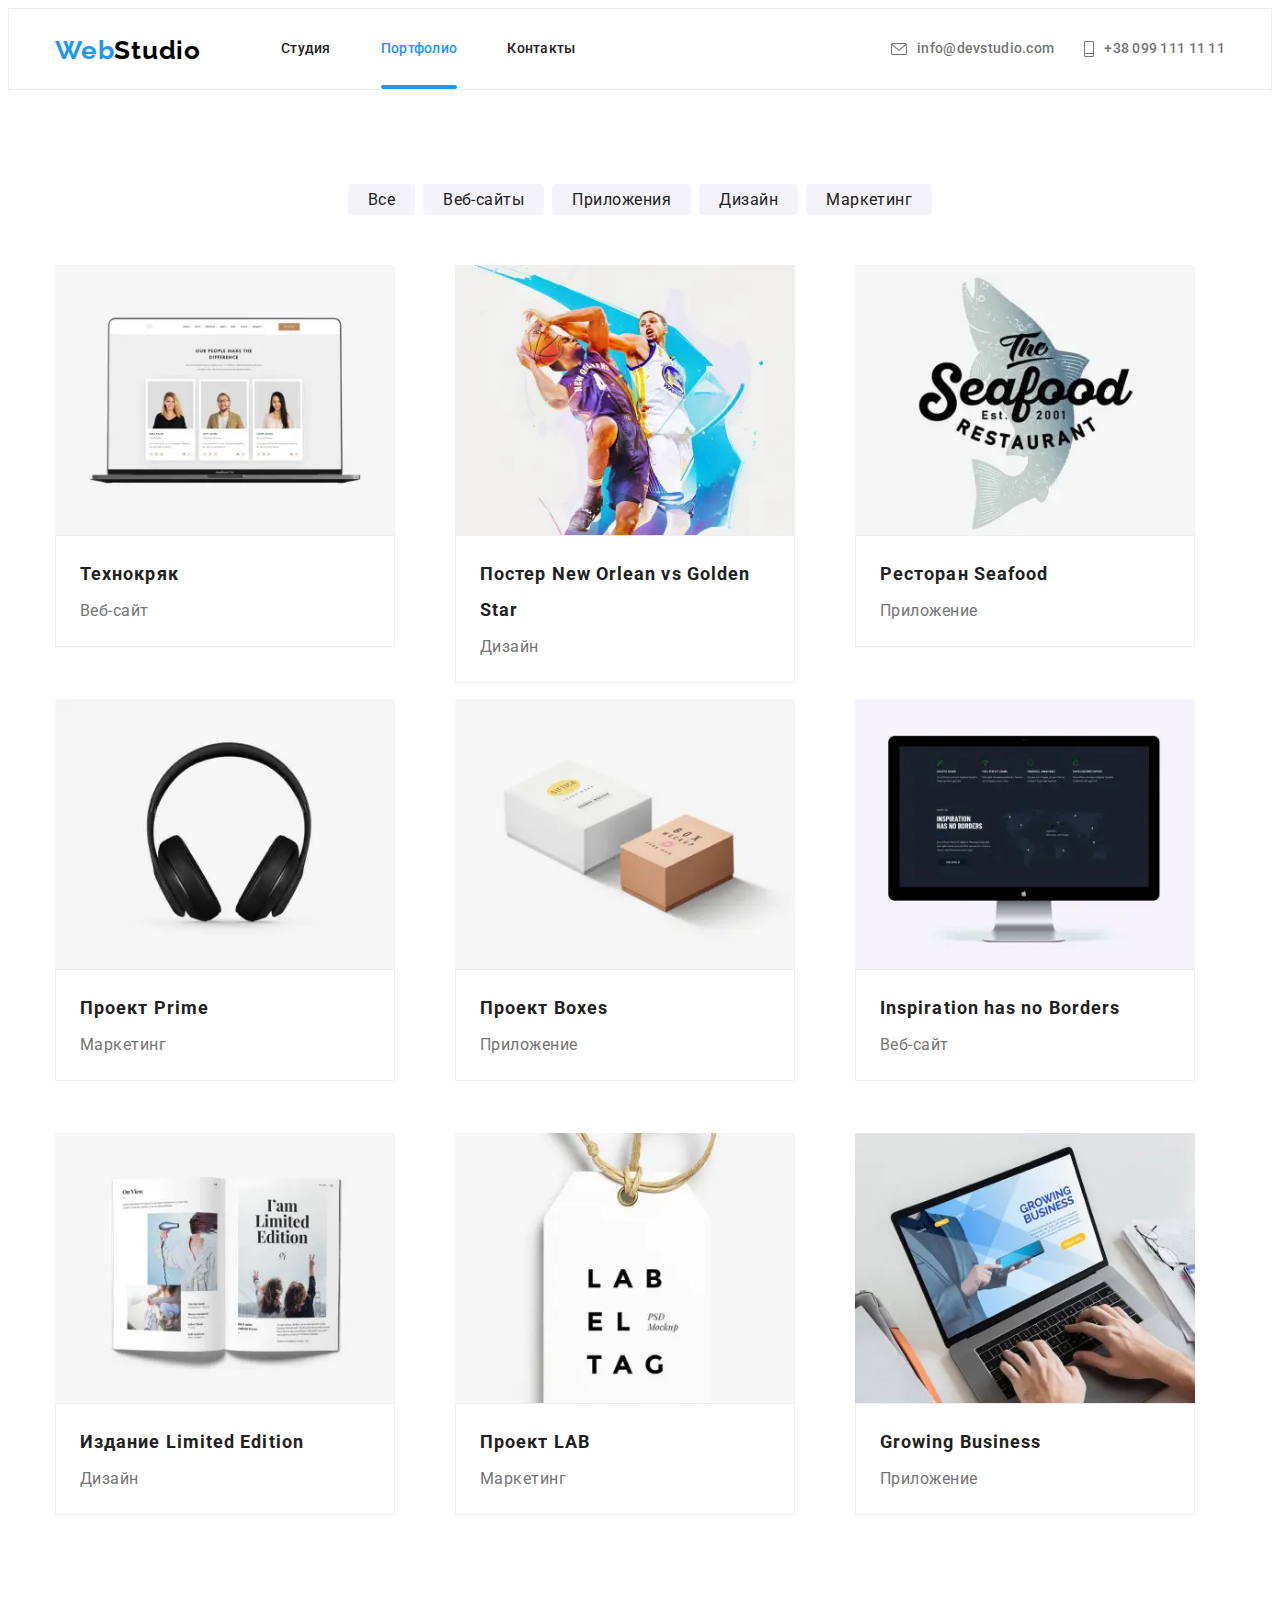
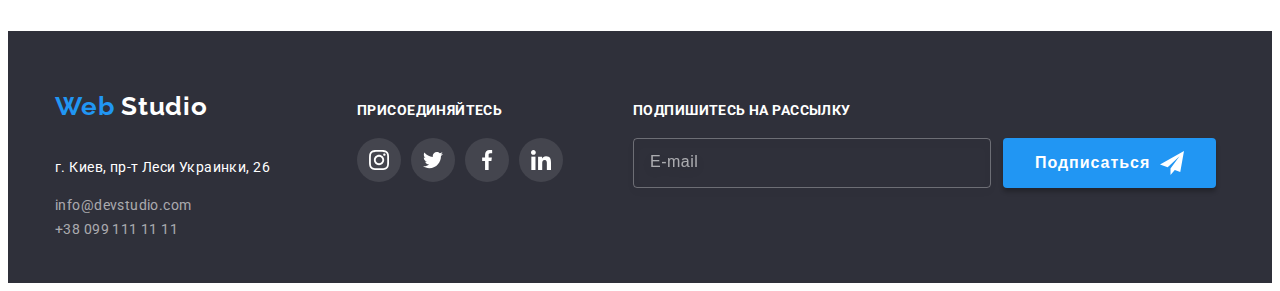
==== commit 582faa3a: "виправляє зауваження ментора 2" ====
--- a/portfolio.html
+++ b/portfolio.html
@@ -304,7 +304,7 @@
                                     <source srcset="./images/portfolio-category/boxes-mobile@x1.jpg 1x, ./images/portfolio-category/boxes-mobile@x2.jpg 2x"
                                         media="(min-width: 480px)">
                                 
-                                    <img src="./images/portfolio-category/boxes-mobile@x1.jpg.jpg" class="image-category" alt="коробки від товару">
+                                    <img src="./images/portfolio-category/boxes-mobile@x1.jpg" class="image-category" alt="коробки від товару">
                                     
                                 </picture>
                                 <p class="category-text">
@@ -410,7 +410,7 @@
                                         media="(min-width: 1200px)" type="image/webp">
                                     <source srcset="./images/portfolio-category/project-lab-desktop@x1.jpg 1x, ./images/portfolio-category/project-lab-desktop@x2.jpg 2x"
                                         media="(min-width: 1200px)">
-                                    <source srcset="./images/portfolio-category/project-lab-tablet@x1.webp 1x, ./images/portfolio-category/dproject-lab-tablet@x2.webp 2x"
+                                    <source srcset="./images/portfolio-category/project-lab-tablet@x1.webp 1x, ./images/portfolio-category/project-lab-tablet@x2.webp 2x"
                                         media="(min-width: 768px)" type="image/webp">
                                     <source srcset="./images/portfolio-category/project-lab-tablet@x1.jpg 1x, ./images/portfolio-category/project-lab-tablet@x2.jpg 2x"
                                         media="(min-width: 768px)">
@@ -481,67 +481,68 @@
         </section>
     </main>
         
-        <footer>
-            <div class="container">
-                <div class="adress-bar">
-                    <a href="./index.html" class="logo">
-                        <span class="web">Web</span>
-                        <span class="studio">Studio</span></a>
-                    <address class="footer-adress">
-                        <p class="office-adress">г. Киев, пр-т Леси Украинки, 26</p>
-                        <ul class="footer-adress list">
-                            <li class="adress-item"><a href="mailto:info@devstudio.com" class="mail">
-                                    info@devstudio.com</a></li>
-                            <li class="adress-item"><a href="tel:+380991111111" class="phone-number">+38 099 111 11 11</a></li>
-                        </ul>
-                    </address>
-                </div>
-                <div class="socail-bar">
-                    <p class="title">присоединяйтесь</p>
-                    <ul class="socialbar-list list">
-                        <li class="socialbar-list-item">
-                            <a href="" class="socialbar-list-link">
-                                <svg class="socialbar-list-icon">
-                                    <use href="./images/spraite.svg#instagram"></use>
-                                </svg>
-                            </a>
-                        </li>
-                        <li class="socialbar-list-item">
-                            <a href="" class="socialbar-list-link link">
-                                <svg class="socialbar-list-icon">
-                                    <use href="./images/spraite.svg#twitter"></use>
-                                </svg>
-                            </a>
-                        </li>
-                        <li class="socialbar-list-item">
-                            <a href="" class="socialbar-list-link link">
-                                <svg class="socialbar-list-icon">
-                                    <use href="./images/spraite.svg#facebook"></use>
-                                </svg>
-                            </a>
-                        </li>
-                        <li class="socialbar-list-item">
-                            <a href="" class="socialbar-list-link link">
-                                <svg class="socialbar-list-icon">
-                                    <use href="./images/spraite.svg#linkedin"></use>
-                                </svg>
-                            </a>
-                        </li>
-                    </ul>
-                </div>
-                <form action="#" class="footer-form">
-                    <p class="title">Подпишитесь на рассылку</p>
-                    <div class="footer-form-mail">
-                        <input name="user-mail-footer" type="email" class="footer-form-input" placeholder="E-mail" required>
-                        <button type="submit" class="footer-form-btn"><span>Подписаться</span><svg class="socialbar-list-icon">
-                                <use href="./images/spraite.svg#send"></use>
-                            </svg></button>
+                <footer>
+                    <div class="container">
+                        <div class="adress-bar">
+                            <a href="./index.html" class="logo">
+                                <span class="web">Web</span>
+                                <span class="studio">Studio</span></a>
+                            <address class="footer-adress">
+                                <p class="office-adress">г. Киев, пр-т Леси Украинки, 26</p>
+                                <ul class="footer-adress-list list">
+                                    <li class="adress-list-item"><a href="mailto:info@devstudio.com" class="mail">
+                                            info@devstudio.com</a></li>
+                                    <li class="adress-list-item"><a href="tel:+380991111111" class="phone-number">+38 099 111 11 11</a>
+                                    </li>
+                                </ul>
+                            </address>
+                        </div>
+                        <div class="socail-bar">
+                            <p class="title">присоединяйтесь</p>
+                            <ul class="socialbar-list list">
+                                <li class="socialbar-list-item">
+                                    <a href="" class="socialbar-list-link">
+                                        <svg class="socialbar-list-icon">
+                                            <use href="./images/spraite.svg#instagram"></use>
+                                        </svg>
+                                    </a>
+                                </li>
+                                <li class="socialbar-list-item">
+                                    <a href="" class="socialbar-list-link link">
+                                        <svg class="socialbar-list-icon">
+                                            <use href="./images/spraite.svg#twitter"></use>
+                                        </svg>
+                                    </a>
+                                </li>
+                                <li class="socialbar-list-item">
+                                    <a href="" class="socialbar-list-link link">
+                                        <svg class="socialbar-list-icon">
+                                            <use href="./images/spraite.svg#facebook"></use>
+                                        </svg>
+                                    </a>
+                                </li>
+                                <li class="socialbar-list-item">
+                                    <a href="" class="socialbar-list-link link">
+                                        <svg class="socialbar-list-icon">
+                                            <use href="./images/spraite.svg#linkedin"></use>
+                                        </svg>
+                                    </a>
+                                </li>
+                            </ul>
+                        </div>
+                        <form action="#" class="footer-form">
+                            <p class="title">Подпишитесь на рассылку</p>
+                            <div class="footer-form-mail">
+                                <input name="user-mail-footer" type="email" class="footer-form-input" placeholder="E-mail" required>
+                                <button type="submit" class="footer-form-btn"><span>Подписаться</span><svg class="socialbar-list-icon">
+                                        <use href="./images/spraite.svg#send"></use>
+                                    </svg></button>
+                            </div>
+                
+                        </form>
                     </div>
-        
-                </form>
-            </div>
-        
-        </footer>
+                
+                </footer>
         <script src="./js/modal.js"></script>
         <script src="./js/mobile-menu.js"></script>
         
--- a/css/portfolio.min.css
+++ b/css/portfolio.min.css
@@ -1,2 +1,2 @@
-:root{--logo-black-color: #000000;--primary-text-color: #757575;--background-section-color: #f5f4fa;--title-text-color: #212121;--input-border-color: rgba(21, 21, 21, 0.2);--accent-color: #2196f3;--category-text-background: rgba(33, 150, 243, 0.9);--primary-white-color: #ffffff;--footer-background-color: #2f303a;--works-discription-color: rgba(47, 48, 58, 0.8);--footer-adress-color: rgba(255, 255, 255, 0.6);--footer-input-border: rgba(255, 255, 255, 0.3);--header-line-color: #ececec;--border-line-color: #eeeeee;--content-team-shadow-v1: rgba(0, 0, 0, 20%);--content-team-shadow-v2: rgba(0, 0, 0, 14%);--content-team-shadow-v3: rgba(0, 0, 0, 12%);--hero-overlay-color: rgba(47, 48, 58, 40%);--social-icon-color: #afb1b8;--footer-social-icon: rgba(255, 255, 255, 10%);--backdrop-color: rgba(0, 0, 0, 0.2);--cheked-policy-border: rgba(33, 33, 33, 1);--message-text-color: rgba(117, 117, 117, 0.5);--placeholder-footer-text: rgba(255, 255, 255, 0.6);--sen-btn-bcg-color: #188ce8}.visually-hidden{position:absolute;clip:rect(1px, 1px, 1px, 1px);padding:0px;border:0px;height:1px;width:1px;overflow:hidden}.visually-hidden{position:absolute;clip:rect(1px, 1px, 1px, 1px);padding:0px;border:0px;height:1px;width:1px;overflow:hidden}html{box-sizing:border-box}*,*::after,*::before{box-sizing:inherit}body{color:var(--primary-text-color);font-family:Roboto, sans-serif}img{display:block}.container{margin-top:0px;margin-bottom:0px}@media screen and (min-width: 1200px){.container{padding:118px 15px}}@media screen and (min-width: 480px){.hero .container{width:480px;height:400px;margin:0;margin-left:auto;margin-right:auto;padding-top:118px;padding-bottom:118px}}@media screen and (min-width: 768px){.hero .container{width:738px;height:400px}}@media screen and (min-width: 1200px){.hero .container{width:1200px;height:600px;margin:0;margin-left:auto;margin-right:auto;padding:200px 15px;margin-bottom:94px}}@media screen and (min-width: 480px){footer .container{width:480px;height:603px;margin:0;margin-left:auto;margin-right:auto;padding-top:60px;padding-bottom:60px}}@media screen and (min-width: 768px){footer .container{width:768px;height:463px;padding-top:60px;padding-bottom:60px;padding-left:76px;padding-right:76px;display:flex;flex-wrap:wrap}}@media screen and (min-width: 1200px){footer .container{min-width:1200px;display:flex;align-items:baseline;margin:0;margin-left:auto;margin-right:auto;padding:0;padding-top:60px;padding-bottom:60px}}.page-header .container{display:flex;align-items:center;margin-left:auto;margin-right:auto}@media screen and (min-width: 480px){.page-header .container{width:480px;height:60px;padding:0;padding-left:15px;padding-right:15px}}@media screen and (min-width: 768px){.page-header .container{width:768px;height:80px;padding:0;padding-left:15px;padding-right:15px}}@media screen and (min-width: 1200px){.page-header .container{min-width:1600px;height:80px;padding:0;padding-left:215px;padding-right:215px}}@media screen and (min-width: 480px){.portfolio .container{width:480px;margin:0;margin-left:auto;margin-right:auto;padding-left:15px;padding-top:60px;padding-right:15px;padding-bottom:60px}}@media screen and (min-width: 768px){.portfolio .container{width:768px;padding-left:15px;padding-top:60px;padding-right:15px;padding-bottom:60px}}@media screen and (min-width: 1200px){.portfolio .container{width:1200px;padding-top:94px;padding-bottom:94px;margin-left:auto;margin-right:auto}}@media screen and (min-width: 1200px){.works .container{width:1200px;height:386px;margin:0;margin-left:auto;margin-right:auto;padding:0;padding-bottom:94px}}@media screen and (min-width: 480px){.features .container{width:450px;height:994px;margin-left:auto;margin-right:auto;margin-top:60px;margin-bottom:60px}}@media screen and (min-width: 768px){.features .container{width:738px;height:507px;margin-left:auto;margin-right:auto;margin-top:60px;margin-bottom:60px}}@media screen and (min-width: 1200px){.features .container{min-width:1170px;height:251px;margin-left:auto;margin-right:auto;margin-top:94px;margin-bottom:94px;padding:0}}@media screen and (min-width: 480px){.team .container{width:480px;height:2761px;margin:0;margin-left:auto;margin-right:auto;padding:60px 15px}}@media screen and (min-width: 768px){.team .container{width:768px;height:1285px}}@media screen and (min-width: 1200px){.team .container{min-width:1200px;height:708px;margin-left:auto;margin-right:auto}}@media screen and (min-width: 480px){.client .container{width:450px;height:393px;margin:0;margin-top:60px;margin-left:auto;margin-bottom:60px;margin-right:auto;padding:0}}@media screen and (min-width: 768px){.client .container{width:738px;height:273px}}@media screen and (min-width: 1200px){.client .container{min-width:1170px;height:182px;margin-left:auto;margin-right:auto}}.list{padding:0px;margin:0px;list-style:none}.logo{display:inline-block;color:var(--logo-black-color);font-family:Raleway, sans-serif;letter-spacing:0.03em;text-decoration:none}@media screen and (min-width: 480px){.logo{font-weight:700px;font-size:24px;line-height:decimal-round(1.16667, 3)}}@media screen and (min-width: 768px){.logo{margin-right:80px}}@media screen and (min-width: 1200px){.logo{font-weight:bold;font-size:26px;line-height:31px;letter-spacing:0.03em}}.logo .web{color:var(--accent-color)}@media screen and (min-width: 480px){footer .logo{display:block;width:154px;margin-top:0px;margin-right:160px;margin-bottom:20px;margin-left:160px;padding:0}}@media screen and (min-width: 768px){footer .logo{width:142px;margin:0;margin-left:auto;margin-right:204px;margin-bottom:20px}}@media screen and (min-width: 1200px){footer .logo{margin:0;width:160px;margin-bottom:20px}}@media screen and (min-width: 480px){.portfolio-list{display:flex;flex-wrap:wrap;align-items:flex-start;margin-bottom:40px}}@media screen and (min-width: 768px){.portfolio-list{justify-content:center;margin-bottom:30px}}@media screen and (min-width: 1200px){.portfolio-list{margin-bottom:50px;margin-left:auto;margin-right:auto}}@media screen and (min-width: 480px){.portfolio-list-item:not(:last-child){margin-right:8px;margin-bottom:15px}}@media screen and (min-width: 768px){.portfolio-list-item:not(:last-child){margin:0;margin-right:8px}}@media screen and (min-width: 1200px){.portfolio-list-item:not(:last-child){margin-right:8px}}.filter{padding-top:6px;padding-right:20px;padding-bottom:6px;padding-left:20px;border:0px solid var(--background-section-color);border-radius:4px;color:var(--title-text-color);background-color:var(--background-section-color);font-weight:500px;font-size:16px;line-height:decimal-round(1.625, 3);font-family:inherit;text-align:center;letter-spacing:0.03em;text-decoration:none;cursor:pointer;transition-property:color, background-color, box-shadow;transition-duration:250ms;transition-timing-function:cubic-bezier(0.4, 0, 0.2, 1)}.filter:hover,.filter:focus{color:var(--primary-white-color);background-color:var(--accent-color);box-shadow:0px 3px 1px 0px #000,0px 1px 2px 0px #000,0px 2px 2px 0px #000}.portfolio-link{display:block;text-decoration:none;transition-property:box-shadow;transition-duration:250ms;transition-timing-function:cubic-bezier(0.4, 0, 0.2, 1)}.portfolio-link:hover,.portfolio-link:focus{box-shadow:0px 1px 1px 0px #000,0px 4px 4px 0px #000,1px 4px 6px 0px #000}.category-list{display:flex;flex-wrap:wrap;margin-right:-15px;margin-left:-15px}.category-list-item{margin-right:15px;margin-left:15px}@media screen and (min-width: 480px){.category-list-item{width:450px;height:404px}}@media screen and (min-width: 768px){.category-list-item{width:354px;height:440px}}@media screen and (min-width: 1200px){.category-list-item{width:370px;height:404px}}.category-list-item:nth-child(-n+6){margin-bottom:30px}.category-discription{padding-top:20px;padding-right:24px;padding-bottom:20px;padding-left:24px;background-color:var(--primary-white-color);border:1px solid var(--border-line-color)}.category{margin-top:0px;margin-bottom:4px;color:var(--title-text-color);font-weight:700px;font-size:18px;line-height:2;letter-spacing:0.06em;text-decoration:none}.category-name{margin-top:0px;margin-bottom:0px;color:var(--primary-text-color);font-weight:400px;font-size:16px;line-height:1.875;letter-spacing:0.03em}.category-thumb{position:relative;overflow:hidden}.category-text{position:absolute;width:100%;height:100%;top:0;left:0;transform:translateY(100%);display:block;margin-top:0;margin-bottom:0;padding-top:63px;padding-right:24px;padding-bottom:63px;padding-left:24px;font-weight:400px;font-size:18px;line-height:decimal-round(1.55556, 3);letter-spacing:0.03em;color:var(--primary-white-color);background-color:var(--category-text-background);transition-property:transform;transition-duration:250ms;transition-timing-function:cubic-bezier(0.4, 0, 0.2, 1)}.portfolio-link:hover .category-text,.portfolio-link:focus .category-text{transform:translateY(0)}.page-header{border:1px solid var(--header-line-color)}@media screen and (min-width: 480px){.navigation{padding:0;width:134px;height:28px;margin-right:276px}}@media screen and (min-width: 768px){.navigation{display:flex;padding:0;margin-right:94px}}@media screen and (min-width: 1200px){.navigation{display:flex;padding:0}}@media screen and (min-width: 480px){.burger-btn{display:block;background-color:transparent;border:none;padding:0;margin-top:10px;margin-bottom:10px}.burger-btn :hover,.burger-btn :focus{fill:var(--accent-color)}}@media screen and (min-width: 767px){.burger-btn{display:none}}.burger-icon{width:40px;height:40px;fill:var(--logo-black-color)}@media screen and (min-width: 480px){.mobile-menu{position:absolute;width:100%;height:100vh;top:0;left:50%;transform:translateX(-50%) translateY(-100%);background-color:var(--primary-white-color);padding:48px 40px;transition:transform 250ms cubic-bezier(0.4, 0, 0.2, 1)}}@media screen and (min-width: 768px){.mobile-menu{display:none}}.mobile-menu .btn-close-mobile{position:absolute;top:8px;right:8px;width:30px;height:30px;border:0;border-radius:50%;background-image:url("../images/modal/close.svg");cursor:pointer;transition:background-image 250ms cubic-bezier(0.4, 0, 0.2, 1)}.mobile-menu .btn-close-mobile:hover,.mobile-menu .btn-close-mobile:focus{background-image:url("../images/modal/close-hover.svg")}@media screen and (min-width: 480px){.mobile-menu .site-nav{display:block;margin:0;margin-left:auto;align-items:center}.mobile-menu .site-nav :not(:last-child){margin-bottom:32px}}@media screen and (min-width: 768px){.mobile-menu .site-nav{display:none}}.mobile-menu .link{color:var(--primary-text-color);font-weight:500;font-size:40px;line-height:1.175;letter-spacing:0.02em;text-decoration:none;transition-property:color;transition-duration:250ms;transition-timing-function:cubic-bezier(0.4, 0, 0.2, 1)}.mobile-menu .link.current-mobile{color:var(--accent-color)}.mobile-menu .link:hover,.mobile-menu .link:focus{color:var(--accent-color)}@media screen and (max-width: 1199px){.mobile-menu .nav-adress{display:none}}@media screen and (min-width: 480px){.mobile-menu .nav-adress{display:block;margin:0;margin-top:300px;margin-left:auto;align-items:center}.mobile-menu .nav-adress :not(:last-child){margin-bottom:32px}}.mobile-menu .nav-adress .adress{font-weight:500px;font-size:24px;line-height:1.167;letter-spacing:0.02em;text-decoration:none;transition-property:color;transition-duration:250ms;transition-timing-function:cubic-bezier(0.4, 0, 0.2, 1)}.mobile-menu .nav-adress .adress.adress-accent{color:var(--accent-color);font-size:34px;line-height:1.176;letter-spacing:0.02em}@media screen and (max-width: 1199px){.mobile-menu .mobile-social-list{display:none}}@media screen and (min-width: 480px){.mobile-menu .mobile-social-list{display:flex;justify-content:start;margin:0;margin-top:64px;margin-left:auto;align-items:center}.mobile-menu .mobile-social-list :not(:last-child){margin-right:20px}.mobile-menu .mobile-social-list :not(:last-child)::after{content:"";margin-left:10px;width:22px;height:0px;left:0;top:0;border:1px solid rgba(33,33,33,0.2);transform:rotate(90deg)}}.mobile-menu .mobile-social-list-item{display:inline-block}.mobile-menu .mobile-social-link{color:var(--accent-color);text-decoration:none;font-weight:500;font-size:18px;line-height:1.222;letter-spacing:0.02em}.mobile-menu.is-open{transform:translateX(-50%) translateY(0%)}@media screen and (max-width: 1199px){.site-nav{display:none}}@media screen and (min-width: 768px){.site-nav{display:flex;margin-right:80px;align-items:center;text-align:center;letter-spacing:0.02em;font-weight:500}}@media screen and (min-width: 480px){.site-nav .link{font-size:40px;line-height:1.175;padding:0}}@media screen and (min-width: 768px){.site-nav .link{display:block;padding-top:32px;padding-bottom:32px;color:var(--title-text-color);font-weight:500;font-size:14px;line-height:1.14;letter-spacing:0.02em;text-decoration:none;cursor:pointer;transition-property:color;transition-duration:250ms;transition-timing-function:cubic-bezier(0.4, 0, 0.2, 1)}.site-nav .link:hover,.site-nav .link:focus{color:var(--accent-color)}.site-nav .link.current{color:var(--accent-color);padding-bottom:0px}.site-nav .link.current::after{display:block;content:"";margin-top:28px;margin-bottom:0px;padding:0px;width:100%;height:4px;background:var(--accent-color);border-radius:2px}}@media screen and (min-width: 768px){.nav-list-item:not(:last-child){margin-right:50px}}@media screen and (max-width: 1199px){.nav-adress{display:none}}@media screen and (min-width: 768px){.nav-adress{display:block;margin-left:auto}}@media screen and (min-width: 1200px){.nav-adress{display:flex;align-items:center;text-align:center;justify-content:baseline}}.nav-adress .adress{display:flex;align-items:center;color:var(--primary-text-color);font-weight:500;letter-spacing:0.02em;text-decoration:none;transition-property:color;transition-duration:250ms;transition-timing-function:cubic-bezier(0.4, 0, 0.2, 1)}@media screen and (min-width: 768px){.nav-adress .adress{font-size:12px;line-height:1.14}}@media screen and (min-width: 1200px){.nav-adress .adress{display:flex;align-items:center;color:var(--primary-text-color);font-weight:500;font-size:14px;line-height:1.14;letter-spacing:00.02em;text-decoration:none;transition-property:color;transition-duration:250ms;transition-timing-function:cubic-bezier(0.4, 0, 0.2, 1)}.nav-adress .adress:hover,.nav-adress .adress:focus{color:var(--accent-color)}}.nav-adress .adress:hover,.nav-adress .adress:focus{color:var(--accent-color)}@media screen and (min-width: 768px){.nav-adress .nav-adress-item:not(:last-child){margin-bottom:10px}}@media screen and (min-width: 1200px){.nav-adress .nav-adress-item:not(:last-child){margin-right:30px;margin-bottom:0}}.nav-adress .mail-icon{width:16px;height:12px;margin-right:10px;fill:var(--primary-text-color);transition-property:fill;transition-duration:250ms;transition-timing-function:cubic-bezier(0.4, 0, 0.2, 1)}@media screen and (max-width: 1199px){.nav-adress .mail-icon{display:none}}@media screen and (min-width: 768px){.nav-adress .mail-icon{display:block}}@media screen and (min-width: 1200px){.nav-adress .mail-icon{display:block}}.nav-adress-item:hover .nav-adress .mail-icon,.nav-adress-item:focus .nav-adress .mail-icon{fill:var(--accent-color)}.nav-adress .tel-icon{width:10px;height:16px;margin-right:10px;fill:var(--primary-text-color);transition-property:fill;transition-duration:250ms;transition-timing-function:cubic-bezier(0.4, 0, 0.2, 1)}@media screen and (max-width: 1199px){.nav-adress .tel-icon{display:none}}@media screen and (min-width: 768px){.nav-adress .tel-icon{display:block}}@media screen and (min-width: 1200px){.nav-adress .tel-icon{display:block}}.nav-adress-item:hover .nav-adress .tel-icon,.nav-adress-item:focus .nav-adress .tel-icon{fill:var(--accent-color)}footer{background-color:var(--footer-background-color)}footer .studio{color:var(--primary-white-color)}@media screen and (min-width: 480px){footer .title{display:block;text-align:center;margin-top:0;margin-bottom:20px;font-weight:700;font-size:14px;line-height:1.142;letter-spacing:0.03em;text-transform:uppercase;color:var(--primary-white-color)}}@media screen and (min-width: 1200px){footer .title{text-align:left}}@media screern and (min-width: 480px){.adress-bar{margin-right:auto;margin-left:auto;align-content:center}}@media screern and (min: width 768px){.adress-bar{margin-right:76px}}@media screern and (min: width 1200px){.adress-bar{margin-right:70px}}.footer-adress{color:var(--primary-white-color);font-weight:400;font-style:normal;font-size:14px;line-height:1.71;letter-spacing:0.03em;text-decoration:none}@media screen and (min-width: 480px){.footer-adress{text-align:center;margin-bottom:60px}}@media screen and (min-width: 768px){.footer-adress{width:232px;margin-right:165px}}@media screen and (min-width: 1200px){.footer-adress{margin:0;margin-right:70px}}@media screen and (min-width: 1200px){.footer-adress{text-align:left}}.office-adress-list{margin-top:0px;padding:0}@media screen and (min-width: 1200px){.office-adress-list{text-align:left}}.adress-list-item{padding:0}@media screen and (min-width: 1200px){.adress-list-item{text-align:left}}.adress-list-item :not(:last-child){margin-bottom:9px}.mail,.phone-number{color:var(--footer-adress-color);font-weight:400;font-size:14px;font-style:normal;line-height:1.71;text-align:left;letter-spacing:0.03em;text-decoration:none}.socail-bar{align-content:center}@media screen and (min-width: 1200px){.socail-bar{margin:0;margin-right:70px}}.socialbar-list{display:flex;justify-content:center}@media screen and (min-width: 480px){.socialbar-list{margin-left:auto;margin-right:auto;margin-bottom:60px}}.socialbar-list-item{display:flex;justify-content:center;align-items:center;width:44px;height:44px;background-color:var(--footer-social-icon);border-radius:50%}footer .socialbar-list-item:not(:last-child){margin-right:10px}.socialbar-list-link{display:flex;justify-content:center;align-items:center;width:44px;height:44px;border-radius:50%;transition-property:background-color;transition-duration:250ms;transition-timing-function:cubic-bezier(0.4, 0, 0.2, 1)}.socialbar-list-link:hover,.socialbar-list-link:focus{background-color:var(--accent-color)}.socialbar-list-icon{width:20px;height:20px;fill:var(--primary-white-color)}@media screen and (min-width: 480px){.footer-form-mail{display:flex;flex-wrap:wrap;margin-left:auto;margin-right:auto}}@media screen and (min-width: 1200px){.footer-form-mail{display:flex;flex-wrap:nowrap;align-items:baseline}}.footer-form-input{display:inline-block;border:1px solid var(--footer-input-border);background-color:rgba(255,255,255,0);box-sizing:border-box;filter:drop-shadow(0px 4px 4px rgba(0,0,0,0.15));border-radius:4px;color:var(--primary-white-color)}@media screen and (min-width: 480px){.footer-form-input{margin-left:auto;margin-right:auto;width:450px;height:50px;margin-bottom:20px}}@media screen and (min-width: 1200px){.footer-form-input{margin:0;margin-right:12px;padding-top:15px;padding-bottom:15px;padding-left:16px;width:358px;height:50px}}.footer-form-input::placeholder{display:flex;align-items:center;font-weight:400;font-size:16px;line-height:1.25;letter-spacing:0.03em;color:var(--placeholder-footer-text)}.footer-form-btn{display:flex;align-self:center;align-items:center;min-width:200px;height:50px;border:0;border-radius:4px;padding:10px 32px;color:var(--primary-white-color);background-color:var(--accent-color);font-weight:700;font-size:16px;line-height:1.87;letter-spacing:0.06em;text-decoration:none;cursor:pointer;box-shadow:0px 4px 4px rgba(0,0,0,0.25)}@media screen and (min-width: 480px){.footer-form-btn{margin-left:auto;margin-right:auto}}.footer-form-btn span{display:block;margin-right:10px}.footer-form-btn svg{width:24px;height:24px}.page-header{border:1px solid var(--header-line-color)}@media screen and (min-width: 480px){.navigation{padding:0;width:134px;height:28px;margin-right:276px}}@media screen and (min-width: 768px){.navigation{display:flex;padding:0;margin-right:94px}}@media screen and (min-width: 1200px){.navigation{display:flex;padding:0}}@media screen and (min-width: 480px){.burger-btn{display:block;background-color:transparent;border:none;padding:0;margin-top:10px;margin-bottom:10px}.burger-btn :hover,.burger-btn :focus{fill:var(--accent-color)}}@media screen and (min-width: 767px){.burger-btn{display:none}}.burger-icon{width:40px;height:40px;fill:var(--logo-black-color)}@media screen and (min-width: 480px){.mobile-menu{position:absolute;width:100%;height:100vh;top:0;left:50%;transform:translateX(-50%) translateY(-100%);background-color:var(--primary-white-color);padding:48px 40px;transition:transform 250ms cubic-bezier(0.4, 0, 0.2, 1)}}@media screen and (min-width: 768px){.mobile-menu{display:none}}.mobile-menu .btn-close-mobile{position:absolute;top:8px;right:8px;width:30px;height:30px;border:0;border-radius:50%;background-image:url("../images/modal/close.svg");cursor:pointer;transition:background-image 250ms cubic-bezier(0.4, 0, 0.2, 1)}.mobile-menu .btn-close-mobile:hover,.mobile-menu .btn-close-mobile:focus{background-image:url("../images/modal/close-hover.svg")}@media screen and (min-width: 480px){.mobile-menu .site-nav{display:block;margin:0;margin-left:auto;align-items:center}.mobile-menu .site-nav :not(:last-child){margin-bottom:32px}}@media screen and (min-width: 768px){.mobile-menu .site-nav{display:none}}.mobile-menu .link{color:var(--primary-text-color);font-weight:500;font-size:40px;line-height:1.175;letter-spacing:0.02em;text-decoration:none;transition-property:color;transition-duration:250ms;transition-timing-function:cubic-bezier(0.4, 0, 0.2, 1)}.mobile-menu .link.current-mobile{color:var(--accent-color)}.mobile-menu .link:hover,.mobile-menu .link:focus{color:var(--accent-color)}@media screen and (max-width: 1199px){.mobile-menu .nav-adress{display:none}}@media screen and (min-width: 480px){.mobile-menu .nav-adress{display:block;margin:0;margin-top:300px;margin-left:auto;align-items:center}.mobile-menu .nav-adress :not(:last-child){margin-bottom:32px}}.mobile-menu .nav-adress .adress{font-weight:500px;font-size:24px;line-height:1.167;letter-spacing:0.02em;text-decoration:none;transition-property:color;transition-duration:250ms;transition-timing-function:cubic-bezier(0.4, 0, 0.2, 1)}.mobile-menu .nav-adress .adress.adress-accent{color:var(--accent-color);font-size:34px;line-height:1.176;letter-spacing:0.02em}@media screen and (max-width: 1199px){.mobile-menu .mobile-social-list{display:none}}@media screen and (min-width: 480px){.mobile-menu .mobile-social-list{display:flex;justify-content:start;margin:0;margin-top:64px;margin-left:auto;align-items:center}.mobile-menu .mobile-social-list :not(:last-child){margin-right:20px}.mobile-menu .mobile-social-list :not(:last-child)::after{content:"";margin-left:10px;width:22px;height:0px;left:0;top:0;border:1px solid rgba(33,33,33,0.2);transform:rotate(90deg)}}.mobile-menu .mobile-social-list-item{display:inline-block}.mobile-menu .mobile-social-link{color:var(--accent-color);text-decoration:none;font-weight:500;font-size:18px;line-height:1.222;letter-spacing:0.02em}.mobile-menu.is-open{transform:translateX(-50%) translateY(0%)}@media screen and (max-width: 1199px){.site-nav{display:none}}@media screen and (min-width: 768px){.site-nav{display:flex;margin-right:80px;align-items:center;text-align:center;letter-spacing:0.02em;font-weight:500}}@media screen and (min-width: 480px){.site-nav .link{font-size:40px;line-height:1.175;padding:0}}@media screen and (min-width: 768px){.site-nav .link{display:block;padding-top:32px;padding-bottom:32px;color:var(--title-text-color);font-weight:500;font-size:14px;line-height:1.14;letter-spacing:0.02em;text-decoration:none;cursor:pointer;transition-property:color;transition-duration:250ms;transition-timing-function:cubic-bezier(0.4, 0, 0.2, 1)}.site-nav .link:hover,.site-nav .link:focus{color:var(--accent-color)}.site-nav .link.current{color:var(--accent-color);padding-bottom:0px}.site-nav .link.current::after{display:block;content:"";margin-top:28px;margin-bottom:0px;padding:0px;width:100%;height:4px;background:var(--accent-color);border-radius:2px}}@media screen and (min-width: 768px){.nav-list-item:not(:last-child){margin-right:50px}}@media screen and (max-width: 1199px){.nav-adress{display:none}}@media screen and (min-width: 768px){.nav-adress{display:block;margin-left:auto}}@media screen and (min-width: 1200px){.nav-adress{display:flex;align-items:center;text-align:center;justify-content:baseline}}.nav-adress .adress{display:flex;align-items:center;color:var(--primary-text-color);font-weight:500;letter-spacing:0.02em;text-decoration:none;transition-property:color;transition-duration:250ms;transition-timing-function:cubic-bezier(0.4, 0, 0.2, 1)}@media screen and (min-width: 768px){.nav-adress .adress{font-size:12px;line-height:1.14}}@media screen and (min-width: 1200px){.nav-adress .adress{display:flex;align-items:center;color:var(--primary-text-color);font-weight:500;font-size:14px;line-height:1.14;letter-spacing:00.02em;text-decoration:none;transition-property:color;transition-duration:250ms;transition-timing-function:cubic-bezier(0.4, 0, 0.2, 1)}.nav-adress .adress:hover,.nav-adress .adress:focus{color:var(--accent-color)}}.nav-adress .adress:hover,.nav-adress .adress:focus{color:var(--accent-color)}@media screen and (min-width: 768px){.nav-adress .nav-adress-item:not(:last-child){margin-bottom:10px}}@media screen and (min-width: 1200px){.nav-adress .nav-adress-item:not(:last-child){margin-right:30px;margin-bottom:0}}.nav-adress .mail-icon{width:16px;height:12px;margin-right:10px;fill:var(--primary-text-color);transition-property:fill;transition-duration:250ms;transition-timing-function:cubic-bezier(0.4, 0, 0.2, 1)}@media screen and (max-width: 1199px){.nav-adress .mail-icon{display:none}}@media screen and (min-width: 768px){.nav-adress .mail-icon{display:block}}@media screen and (min-width: 1200px){.nav-adress .mail-icon{display:block}}.nav-adress-item:hover .nav-adress .mail-icon,.nav-adress-item:focus .nav-adress .mail-icon{fill:var(--accent-color)}.nav-adress .tel-icon{width:10px;height:16px;margin-right:10px;fill:var(--primary-text-color);transition-property:fill;transition-duration:250ms;transition-timing-function:cubic-bezier(0.4, 0, 0.2, 1)}@media screen and (max-width: 1199px){.nav-adress .tel-icon{display:none}}@media screen and (min-width: 768px){.nav-adress .tel-icon{display:block}}@media screen and (min-width: 1200px){.nav-adress .tel-icon{display:block}}.nav-adress-item:hover .nav-adress .tel-icon,.nav-adress-item:focus .nav-adress .tel-icon{fill:var(--accent-color)}.logo{display:inline-block;color:var(--logo-black-color);font-family:Raleway, sans-serif;letter-spacing:0.03em;text-decoration:none}@media screen and (min-width: 480px){.logo{font-weight:700px;font-size:24px;line-height:decimal-round(1.16667, 3)}}@media screen and (min-width: 768px){.logo{margin-right:80px}}@media screen and (min-width: 1200px){.logo{font-weight:bold;font-size:26px;line-height:31px;letter-spacing:0.03em}}.logo .web{color:var(--accent-color)}@media screen and (min-width: 480px){footer .logo{display:block;width:154px;margin-top:0px;margin-right:160px;margin-bottom:20px;margin-left:160px;padding:0}}@media screen and (min-width: 768px){footer .logo{width:142px;margin:0;margin-left:auto;margin-right:204px;margin-bottom:20px}}@media screen and (min-width: 1200px){footer .logo{margin:0;width:160px;margin-bottom:20px}}
+:root{--logo-black-color: #000000;--primary-text-color: #757575;--background-section-color: #f5f4fa;--title-text-color: #212121;--input-border-color: rgba(21, 21, 21, 0.2);--accent-color: #2196f3;--category-text-background: rgba(33, 150, 243, 0.9);--primary-white-color: #ffffff;--footer-background-color: #2f303a;--works-discription-color: rgba(47, 48, 58, 0.8);--footer-adress-color: rgba(255, 255, 255, 0.6);--footer-input-border: rgba(255, 255, 255, 0.3);--header-line-color: #ececec;--border-line-color: #eeeeee;--content-team-shadow-v1: rgba(0, 0, 0, 20%);--content-team-shadow-v2: rgba(0, 0, 0, 14%);--content-team-shadow-v3: rgba(0, 0, 0, 12%);--hero-overlay-color: rgba(47, 48, 58, 40%);--social-icon-color: #afb1b8;--footer-social-icon: rgba(255, 255, 255, 10%);--backdrop-color: rgba(0, 0, 0, 0.2);--cheked-policy-border: rgba(33, 33, 33, 1);--message-text-color: rgba(117, 117, 117, 0.5);--placeholder-footer-text: rgba(255, 255, 255, 0.6);--sen-btn-bcg-color: #188ce8}.visually-hidden{position:absolute;clip:rect(1px, 1px, 1px, 1px);padding:0px;border:0px;height:1px;width:1px;overflow:hidden}html{box-sizing:border-box}*,*::after,*::before{box-sizing:inherit}body{color:var(--primary-text-color);font-family:Roboto, sans-serif}img{display:block}.container{width:100%;margin-top:0px;margin-bottom:0px;margin-left:auto;margin-right:auto;padding-right:15px;padding-left:15px}.hero .container{width:100%;margin-left:auto;margin-right:auto;padding-top:60px;padding-right:15px;padding-bottom:60px;padding-left:15px}@media screen and (min-width: 480px){.hero .container{margin:0;padding:0;padding-top:118px;padding-bottom:118px;margin-left:auto;margin-right:auto}}@media screen and (min-width: 768px){.hero .container{width:738px;height:400px;padding:0}}@media screen and (min-width: 1200px){.hero .container{width:1200px;height:600px;margin:0;padding:0;margin-left:auto;margin-right:auto}}footer .container{margin:0;margin-left:auto;margin-right:auto;padding-top:30px;padding-bottom:30px}@media screen and (min-width: 480px){footer .container{width:480px;height:603px;padding-top:60px;padding-bottom:60px}}@media screen and (min-width: 768px){footer .container{width:768px;height:463px;padding-top:60px;padding-bottom:60px;padding-left:76px;padding-right:76px;display:flex;flex-wrap:wrap}}@media screen and (min-width: 1200px){footer .container{min-width:1200px;height:252px;display:flex;align-items:baseline;margin:0;margin-left:auto;margin-right:auto;padding:0;padding-top:60px;padding-bottom:60px;padding-right:15px;padding-left:15px}}.page-header .container{display:flex;align-items:center;justify-content:space-between;width:100%;margin-left:auto;margin-right:auto;padding-top:0;padding-right:15px;padding-bottom:0;padding-left:15px}@media screen and (min-width: 480px){.page-header .container{width:480px;height:60px;padding:0;padding-left:15px;padding-right:15px}}@media screen and (min-width: 768px){.page-header .container{width:768px;height:80px;padding:0;padding-left:15px;padding-right:15px}}@media screen and (min-width: 1200px){.page-header .container{width:1200px;height:80px;padding:0;padding-left:15px;padding-right:15px}}.portfolio .container{width:100%;margin:0;margin-left:auto;margin-right:auto;padding-left:15px;padding-top:60px;padding-right:15px;padding-bottom:60px}@media screen and (min-width: 480px){.portfolio .container{width:480px}}@media screen and (min-width: 768px){.portfolio .container{width:768px}}@media screen and (min-width: 1200px){.portfolio .container{width:1200px;padding-top:94px;padding-bottom:94px;margin-left:auto;margin-right:auto}}@media screen and (min-width: 1200px){.works .container{width:1200px;height:386px;margin:0;margin-left:auto;margin-right:auto;padding:0;padding-bottom:94px}}.features .container{padding-top:60px}@media screen and (min-width: 480px){.features .container{width:450px;margin-left:auto;margin-right:auto;padding:0;margin-top:60px;margin-bottom:60px}}@media screen and (min-width: 768px){.features .container{width:738px;height:507px;margin-left:auto;margin-right:auto;margin-top:60px;margin-bottom:60px}}@media screen and (min-width: 1200px){.features .container{min-width:1170px;height:251px;margin-left:auto;margin-right:auto;margin-top:94px;margin-bottom:94px;padding:0}}.team .container{padding-top:30px;margin-left:auto;margin-right:auto;padding-right:15px;padding-bottom:60px;padding-left:15px}@media screen and (min-width: 480px){.team .container{width:480px;height:2761px;margin:0;margin-left:auto;margin-right:auto;padding:60px 15px}}@media screen and (min-width: 768px){.team .container{width:768px;height:1285px}}@media screen and (min-width: 1200px){.team .container{min-width:1200px;height:708px;margin-left:auto;margin-right:auto}}@media screen and (min-width: 320px){.client .container{width:100%;margin-left:auto;margin-right:auto;padding-top:60px;padding-right:15px;padding-bottom:60px;padding-left:15px}}@media screen and (min-width: 480px){.client .container{width:450px;height:393px;margin:0;margin-top:60px;margin-left:auto;margin-bottom:60px;margin-right:auto;padding:0}}@media screen and (min-width: 768px){.client .container{width:738px;height:273px}}@media screen and (min-width: 1200px){.client .container{min-width:1170px;height:182px;margin-left:auto;margin-right:auto}}@media screen and (min-width: 1200px){.container{padding:118px 15px}}.list{padding:0px;margin:0px;list-style:none}.logo{display:inline-block;color:var(--logo-black-color);font-family:Raleway, sans-serif;letter-spacing:0.03em;text-decoration:none}@media screen and (min-width: 480px){.logo{font-weight:700px;font-size:24px;line-height:28px}}@media screen and (min-width: 768px){.logo{margin-right:80px}}@media screen and (min-width: 1200px){.logo{font-weight:bold;font-size:26px;line-height:31px}}.logo .web{color:var(--accent-color)}footer .logo{display:inline-block;margin-top:0px;margin-right:auto;margin-bottom:20px;margin-left:auto;padding:0}@media screen and (min-width: 480px){footer .logo{margin-right:160px}}@media screen and (min-width: 768px){footer .logo{width:142px;margin:0;margin-left:auto;margin-right:204px;margin-bottom:20px}}@media screen and (min-width: 1200px){footer .logo{margin:0;width:160px;margin-bottom:20px}}.portfolio-list{display:flex;flex-wrap:wrap;align-items:flex-start;margin-bottom:40px}@media screen and (min-width: 768px){.portfolio-list{justify-content:center;margin-bottom:30px}}@media screen and (min-width: 1200px){.portfolio-list{margin-bottom:50px;margin-left:auto;margin-right:auto}}.portfolio-list-item:not(:last-child){margin-right:8px;margin-bottom:15px}@media screen and (min-width: 768px){.portfolio-list-item:not(:last-child){margin:0;margin-right:8px}}@media screen and (min-width: 1200px){.portfolio-list-item:not(:last-child){margin-right:8px}}.filter{padding-top:6px;padding-right:20px;padding-bottom:6px;padding-left:20px;border:0px solid var(--background-section-color);border-radius:4px;color:var(--title-text-color);background-color:var(--background-section-color);font-weight:500px;font-size:16px;line-height:decimal-round(1.625, 3);font-family:inherit;text-align:center;letter-spacing:0.03em;text-decoration:none;cursor:pointer;transition-property:color, background-color, box-shadow;transition-duration:250ms;transition-timing-function:cubic-bezier(0.4, 0, 0.2, 1)}.filter:hover,.filter:focus{color:var(--primary-white-color);background-color:var(--accent-color);box-shadow:0px 3px 1px 0px #000,0px 1px 2px 0px #000,0px 2px 2px 0px #000}.portfolio-link{display:block;text-decoration:none;transition-property:box-shadow;transition-duration:250ms;transition-timing-function:cubic-bezier(0.4, 0, 0.2, 1)}.portfolio-link:hover,.portfolio-link:focus{box-shadow:0px 1px 1px 0px #000,0px 4px 4px 0px #000,1px 4px 6px 0px #000}.category-list{display:flex;flex-wrap:wrap;margin-right:-15px;margin-left:-15px}.image-category{width:100%}.category-list-item{padding-right:15px;padding-left:15px;margin-left:auto;margin-right:auto}@media screen and (min-width: 480px){.category-list-item{max-width:450px;height:404px}}@media screen and (min-width: 768px){.category-list-item{width:354px;height:440px;margin-left:0}}@media screen and (min-width: 1200px){.category-list-item{width:370px;height:404px}}.category-list-item:nth-child(-n+6){margin-bottom:30px}.category-discription{padding-top:20px;padding-right:24px;padding-bottom:20px;padding-left:24px;background-color:var(--primary-white-color);border:1px solid var(--border-line-color)}.category{margin-top:0px;margin-bottom:4px;color:var(--title-text-color);font-weight:700px;font-size:18px;line-height:2;letter-spacing:0.06em;text-decoration:none}.category-name{margin-top:0px;margin-bottom:0px;color:var(--primary-text-color);font-weight:400px;font-size:16px;line-height:1.875;letter-spacing:0.03em}.category-thumb{position:relative;overflow:hidden}.category-text{position:absolute;width:100%;height:100%;top:0;left:0;transform:translateY(100%);display:block;margin-top:0;margin-bottom:0;padding-top:63px;padding-right:24px;padding-bottom:63px;padding-left:24px;font-weight:400px;font-size:18px;line-height:decimal-round(1.55556, 3);letter-spacing:0.03em;color:var(--primary-white-color);background-color:var(--category-text-background);transition-property:transform;transition-duration:250ms;transition-timing-function:cubic-bezier(0.4, 0, 0.2, 1)}.portfolio-link:hover .category-text,.portfolio-link:focus .category-text{transform:translateY(0)}.page-header{border:1px solid var(--header-line-color)}@media screen and (min-width: 480px){.navigation{padding:0;width:134px;height:28px;margin-right:276px}}@media screen and (min-width: 768px){.navigation{display:flex;padding:0;margin-right:94px}}@media screen and (min-width: 1200px){.navigation{display:flex;padding:0}}.burger-btn{display:block;background-color:transparent;border:none;padding:0;margin-top:10px;margin-bottom:10px}.burger-btn :hover,.burger-btn :focus{fill:var(--accent-color)}@media screen and (min-width: 767px){.burger-btn{display:none}}.burger-icon{width:40px;height:40px;fill:var(--logo-black-color)}.mobile-menu{position:fixed;top:0;z-index:10;left:50%;width:100%;height:100vh;padding-top:48px;padding-left:40px;padding-bottom:48px;background-color:var(--primary-white-color);box-shadow:0px 4px 8px rgba(0,0,0,0.04),0px 2px 4px rgba(0,0,0,0.08),0px 1px 3px rgba(0,0,0,0.16);transform:translateX(-50%) translateY(-100%);transition-property:transform;transition-duration:250ms;transition-timing-function:cubic-bezier(0.4, 0, 0.2, 1);overflow:scroll}.mobile-menu.is-open{transform:translateX(-50%) translateY(0%)}@media screen and (min-width: 768px){.mobile-menu{display:none}}.mobile-menu .btn-close-mobile{position:absolute;top:8px;right:8px;width:30px;height:30px;border:0;border-radius:50%;background-image:url("../images/modal/close.svg");cursor:pointer;transition:background-image 250ms cubic-bezier(0.4, 0, 0.2, 1)}.mobile-menu .btn-close-mobile:hover,.mobile-menu .btn-close-mobile:focus{background-image:url("../images/modal/close-hover.svg")}.mobile-menu .site-nav{display:block;width:100%;margin:0;margin-left:auto;align-items:center}.mobile-menu .site-nav :not(:last-child){margin-bottom:32px}@media screen and (min-width: 768px){.mobile-menu .site-nav{display:none}}.mobile-menu .link{color:var(--primary-text-color);font-weight:500;font-size:40px;line-height:1.175;letter-spacing:0.02em;text-decoration:none;transition-property:color;transition-duration:250ms;transition-timing-function:cubic-bezier(0.4, 0, 0.2, 1)}.mobile-menu .link.current-mobile{color:var(--accent-color)}.mobile-menu .link:hover,.mobile-menu .link:focus{color:var(--accent-color)}.mobile-menu .nav-adress{display:block;margin:0;margin-top:300px;margin-left:auto;align-items:center}.mobile-menu .nav-adress :not(:last-child){margin-bottom:32px}.mobile-menu .nav-adress .adress{font-weight:500px;font-size:24px;line-height:1.167;letter-spacing:0.02em;text-decoration:none;transition-property:color;transition-duration:250ms;transition-timing-function:cubic-bezier(0.4, 0, 0.2, 1)}.mobile-menu .nav-adress .adress.adress-accent{color:var(--accent-color);font-size:24px;line-height:1.167;letter-spacing:0.02em}@media screen and (min-width: 480px){.mobile-menu .nav-adress .adress.adress-accent{font-size:34px;line-height:1.176}}.mobile-social-list{display:flex;flex-wrap:wrap;justify-content:start;margin:0;margin-top:64px;margin-left:auto;align-items:center}.mobile-social-list :not(:last-child){margin-right:20px}.mobile-social-list :not(:last-child)::after{content:"";margin-left:10px;width:22px;height:0px;left:0;top:0;border:1px solid rgba(33,33,33,0.2);transform:rotate(90deg)}.mobile-social-list-item{display:inline-block}.mobile-social-link{color:var(--accent-color);text-decoration:none;font-weight:500;font-size:18px;line-height:1.222;letter-spacing:0.02em}@media screen and (max-width: 1199px){.site-nav{display:none}}@media screen and (min-width: 768px){.site-nav{display:flex;margin-right:80px;align-items:center;text-align:center;letter-spacing:0.02em;font-weight:500}}@media screen and (min-width: 480px){.site-nav .link{font-size:40px;line-height:1.175;padding:0}}@media screen and (min-width: 768px){.site-nav .link{display:block;padding-top:32px;padding-bottom:32px;color:var(--title-text-color);font-weight:500;font-size:14px;line-height:1.14;letter-spacing:0.02em;text-decoration:none;cursor:pointer;transition-property:color;transition-duration:250ms;transition-timing-function:cubic-bezier(0.4, 0, 0.2, 1)}.site-nav .link:hover,.site-nav .link:focus{color:var(--accent-color)}.site-nav .link.current{color:var(--accent-color);padding-bottom:0px}.site-nav .link.current::after{display:block;content:"";margin-top:28px;margin-bottom:0px;padding:0px;width:100%;height:4px;background:var(--accent-color);border-radius:2px}}@media screen and (min-width: 768px){.nav-list-item:not(:last-child){margin-right:50px}}@media screen and (max-width: 1199px){.nav-adress{display:none}}@media screen and (min-width: 768px){.nav-adress{display:block;margin-left:auto}}@media screen and (min-width: 1200px){.nav-adress{display:flex;align-items:center;text-align:center;justify-content:baseline}}.nav-adress .adress{display:flex;align-items:center;color:var(--primary-text-color);font-weight:500;letter-spacing:0.02em;text-decoration:none;transition-property:color;transition-duration:250ms;transition-timing-function:cubic-bezier(0.4, 0, 0.2, 1)}@media screen and (min-width: 768px){.nav-adress .adress{font-size:12px;line-height:1.14}}@media screen and (min-width: 1200px){.nav-adress .adress{display:flex;align-items:center;color:var(--primary-text-color);font-weight:500;font-size:14px;line-height:1.14;letter-spacing:00.02em;text-decoration:none;transition-property:color;transition-duration:250ms;transition-timing-function:cubic-bezier(0.4, 0, 0.2, 1)}.nav-adress .adress:hover,.nav-adress .adress:focus{color:var(--accent-color)}}.nav-adress .adress:hover,.nav-adress .adress:focus{color:var(--accent-color)}@media screen and (min-width: 768px){.nav-adress .nav-adress-item:not(:last-child){margin-bottom:10px}}@media screen and (min-width: 1200px){.nav-adress .nav-adress-item:not(:last-child){margin-right:30px;margin-bottom:0}}.nav-adress .mail-icon{width:16px;height:12px;margin-right:10px;fill:var(--primary-text-color);transition-property:fill;transition-duration:250ms;transition-timing-function:cubic-bezier(0.4, 0, 0.2, 1)}@media screen and (max-width: 1199px){.nav-adress .mail-icon{display:none}}@media screen and (min-width: 768px){.nav-adress .mail-icon{display:block}}@media screen and (min-width: 1200px){.nav-adress .mail-icon{display:block}}.nav-adress-item:hover .nav-adress .mail-icon,.nav-adress-item:focus .nav-adress .mail-icon{fill:var(--accent-color)}.nav-adress .tel-icon{width:10px;height:16px;margin-right:10px;fill:var(--primary-text-color);transition-property:fill;transition-duration:250ms;transition-timing-function:cubic-bezier(0.4, 0, 0.2, 1)}@media screen and (max-width: 1199px){.nav-adress .tel-icon{display:none}}@media screen and (min-width: 768px){.nav-adress .tel-icon{display:block}}@media screen and (min-width: 1200px){.nav-adress .tel-icon{display:block}}.nav-adress-item:hover .nav-adress .tel-icon,.nav-adress-item:focus .nav-adress .tel-icon{fill:var(--accent-color)}footer{background-color:var(--footer-background-color)}footer .studio{color:var(--primary-white-color)}footer .title{display:block;text-align:center;margin-top:0;margin-bottom:20px;font-weight:700;font-size:14px;line-height:1.142;letter-spacing:0.03em;text-transform:uppercase;color:var(--primary-white-color)}@media screen and (min-width: 1200px){footer .title{text-align:left}}.adress-bar{display:flex;flex-direction:column;justify-content:center;align-content:center}@media screern and (min: width 768px){.adress-bar{margin-right:76px}}@media screern and (min: width 1200px){.adress-bar{margin-right:70px}}.footer-adress{text-align:center;margin-bottom:60px;color:var(--primary-white-color);font-weight:400;font-style:normal;font-size:14px;line-height:1.71;letter-spacing:0.03em;text-decoration:none}@media screen and (min-width: 768px){.footer-adress{width:232px;margin-right:165px}}@media screen and (min-width: 1200px){.footer-adress{margin:0;margin-right:70px}}@media screen and (min-width: 1200px){.footer-adress{text-align:left}}.office-adress-list{margin-top:0px;padding:0}@media screen and (min-width: 1200px){.office-adress-list{text-align:left}}.adress-list-item{padding:0}@media screen and (min-width: 1200px){.adress-list-item{text-align:left}}.adress-list-item :not(:last-child){margin-bottom:9px}.mail,.phone-number{color:var(--footer-adress-color);font-weight:400;font-size:14px;font-style:normal;line-height:1.71;text-align:left;letter-spacing:0.03em;text-decoration:none}.socail-bar{align-content:center}@media screen and (min-width: 1200px){.socail-bar{margin:0;margin-right:70px}}.socialbar-list{display:flex;justify-content:center;margin-left:auto;margin-right:auto;margin-bottom:60px}.socialbar-list-item{display:flex;justify-content:center;align-items:center;width:44px;height:44px;background-color:var(--footer-social-icon);border-radius:50%}footer .socialbar-list-item:not(:last-child){margin-right:10px}.socialbar-list-link{display:flex;justify-content:center;align-items:center;width:44px;height:44px;border-radius:50%;transition-property:background-color;transition-duration:250ms;transition-timing-function:cubic-bezier(0.4, 0, 0.2, 1)}.socialbar-list-link:hover,.socialbar-list-link:focus{background-color:var(--accent-color)}.socialbar-list-icon{width:20px;height:20px;fill:var(--primary-white-color)}.footer-form-mail{display:flex;flex-wrap:wrap;margin-left:auto;margin-right:auto}@media screen and (min-width: 1200px){.footer-form-mail{display:flex;flex-wrap:nowrap;align-items:baseline}}.footer-form-input{display:inline-block;border:1px solid var(--footer-input-border);background-color:rgba(255,255,255,0);box-sizing:border-box;filter:drop-shadow(0px 4px 4px rgba(0,0,0,0.15));border-radius:4px;color:var(--primary-white-color);margin-left:auto;margin-right:auto;width:450px;height:50px;margin-bottom:20px}@media screen and (min-width: 1200px){.footer-form-input{margin:0;margin-right:12px;padding-top:15px;padding-bottom:15px;padding-left:16px;width:358px;height:50px}}.footer-form-input::placeholder{display:flex;align-items:center;font-weight:400;font-size:16px;line-height:1.25;letter-spacing:0.03em;color:var(--placeholder-footer-text)}.footer-form-btn{display:flex;align-self:center;align-items:center;min-width:200px;height:50px;border:0;border-radius:4px;padding:10px 32px;color:var(--primary-white-color);background-color:var(--accent-color);font-weight:700;font-size:16px;line-height:1.87;letter-spacing:0.06em;text-decoration:none;cursor:pointer;box-shadow:0px 4px 4px rgba(0,0,0,0.25);margin-left:auto;margin-right:auto}.footer-form-btn span{display:block;margin-right:10px}.footer-form-btn svg{width:24px;height:24px}.logo{display:inline-block;color:var(--logo-black-color);font-family:Raleway, sans-serif;letter-spacing:0.03em;text-decoration:none}@media screen and (min-width: 480px){.logo{font-weight:700px;font-size:24px;line-height:28px}}@media screen and (min-width: 768px){.logo{margin-right:80px}}@media screen and (min-width: 1200px){.logo{font-weight:bold;font-size:26px;line-height:31px}}.logo .web{color:var(--accent-color)}footer .logo{display:inline-block;margin-top:0px;margin-right:auto;margin-bottom:20px;margin-left:auto;padding:0}@media screen and (min-width: 480px){footer .logo{margin-right:160px}}@media screen and (min-width: 768px){footer .logo{width:142px;margin:0;margin-left:auto;margin-right:204px;margin-bottom:20px}}@media screen and (min-width: 1200px){footer .logo{margin:0;width:160px;margin-bottom:20px}}
 /*# sourceMappingURL=portfolio.min.css.map */